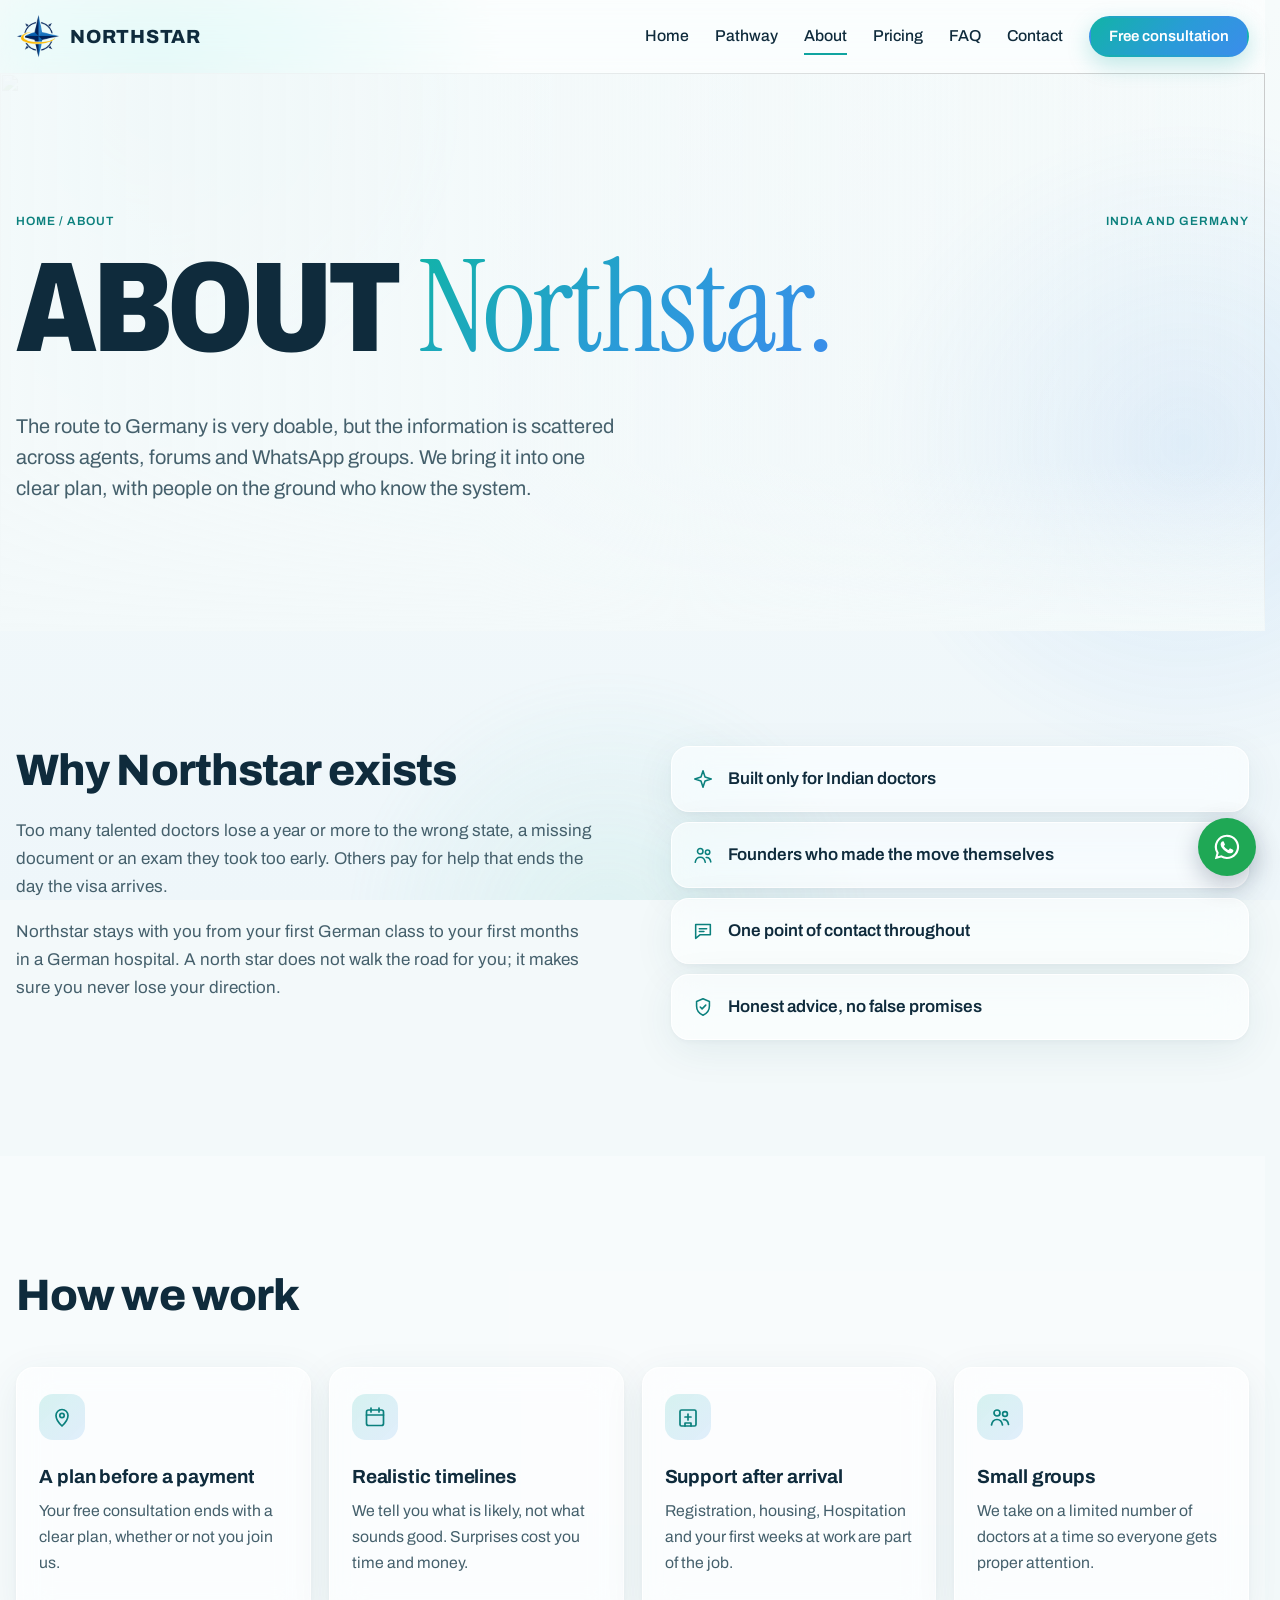
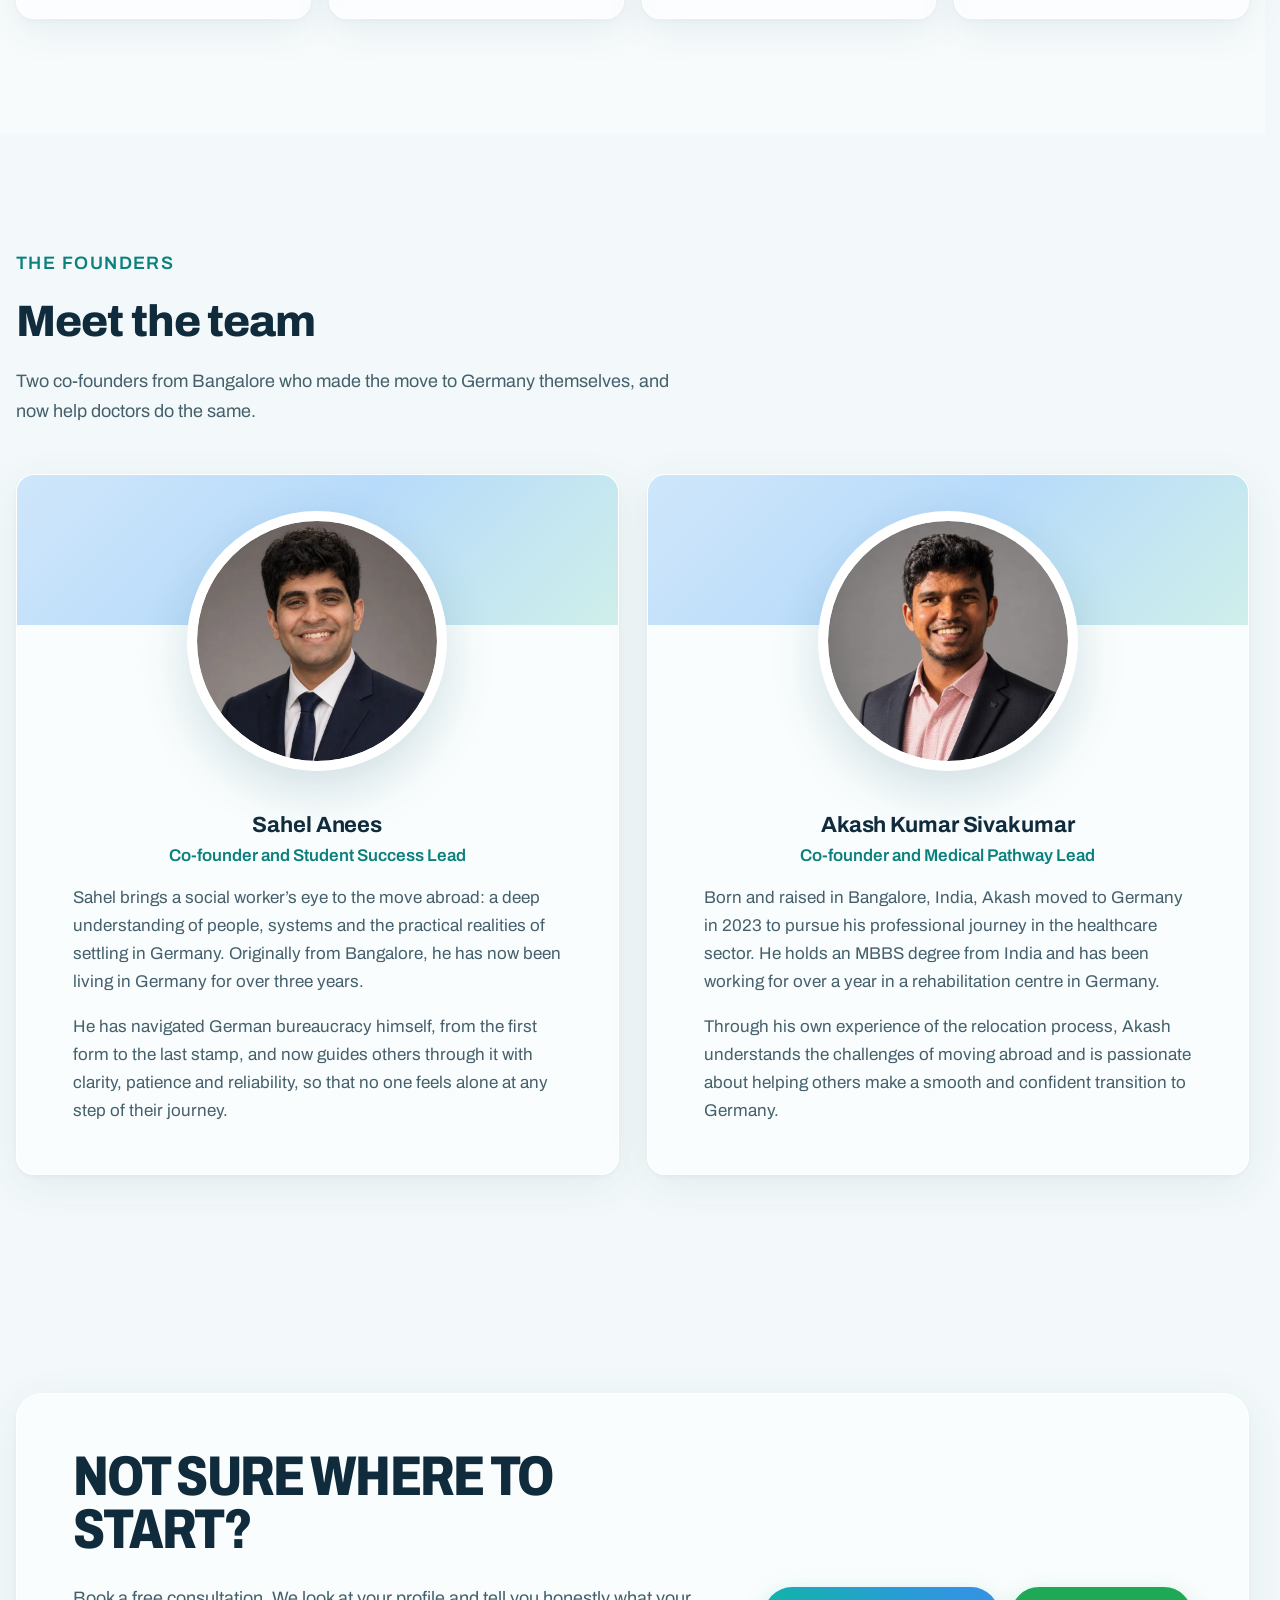
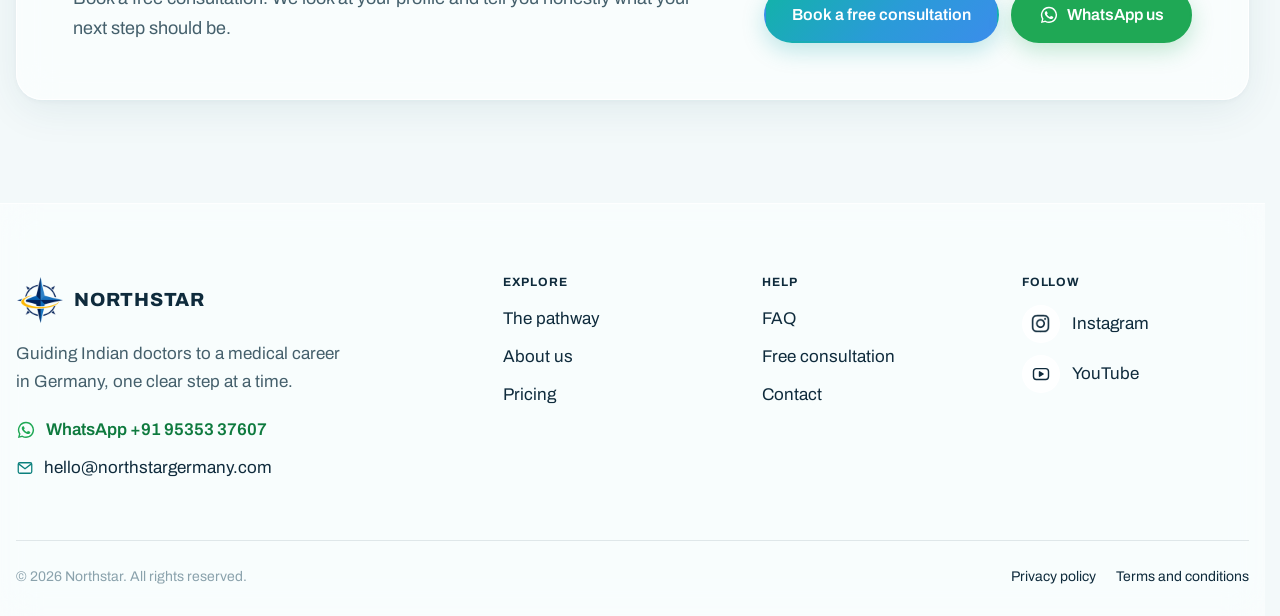
==== about.html @ 77740a79 "Rewrite Sahel's bio so it reads differently from Akash's Co-Authored-By: Claude Opus 5.5 <noreply@an" ====
<!doctype html>
<html lang="en">
<head>
  <meta charset="utf-8">
  <meta name="viewport" content="width=device-width, initial-scale=1">
  <title>About us | Northstar</title>
  <meta name="description" content="Northstar is a team in India and Germany guiding Indian doctors to medical careers in Germany.">
  <meta property="og:title" content="About us | Northstar">
  <meta property="og:description" content="Northstar is a team in India and Germany guiding Indian doctors to medical careers in Germany.">
  <meta property="og:type" content="website">
  
  <link rel="icon" href="assets/favicon.ico" sizes="any">
  <link rel="icon" href="assets/favicon-32.png" type="image/png" sizes="32x32">
  <link rel="apple-touch-icon" href="assets/apple-touch-icon.png">
  <meta name="theme-color" content="#F3F9FA">
  <link rel="preconnect" href="https://fonts.googleapis.com">
  <link rel="preconnect" href="https://fonts.gstatic.com" crossorigin>
  <link href="https://fonts.googleapis.com/css2?family=Archivo:wdth,wght@75..100,400..900&family=Instrument+Serif:ital@0;1&display=swap" rel="stylesheet">
  <link rel="stylesheet" href="css/style.css">
</head><body>
<div class="bg-aurora" aria-hidden="true"><span></span><span></span><span></span></div>
<div class="scroll-progress" aria-hidden="true"></div>
<a class="skip-link" href="#main">Skip to content</a>

<header class="site-header">
  <div class="container nav-row">
    <a href="index.html" class="logo" aria-label="Northstar home">
      <img src="assets/logo-mark-128.png" alt="" width="44" height="44">
      <span>Northstar</span>
    </a>
    <button class="nav-toggle" aria-expanded="false" aria-controls="site-nav">
      <span class="nav-toggle-text">Menu</span><span class="nav-toggle-icon" aria-hidden="true"><span></span><span></span></span>
    </button>
    <nav id="site-nav" class="site-nav" aria-label="Main">
      <a href="index.html">Home</a>
      <a href="pathway.html">Pathway</a>
      <a href="about.html" aria-current="page">About</a>
      <a href="pricing.html">Pricing</a>
      <a href="faq.html">FAQ</a>
      <a href="contact.html">Contact</a>
      <a href="contact.html" class="btn btn-small nav-cta">Free consultation</a>
    </nav>
  </div>
</header>
<main id="main">
<section class="page-hero has-bg">
  <div class="page-hero-bg" aria-hidden="true"><img class="" src="https://images.unsplash.com/photo-1516841273335-e39b37888115?auto=format&fit=crop&w=2000&q=70" srcset="https://images.unsplash.com/photo-1516841273335-e39b37888115?auto=format&fit=crop&w=640&q=70 640w, https://images.unsplash.com/photo-1516841273335-e39b37888115?auto=format&fit=crop&w=1000&q=70 1000w, https://images.unsplash.com/photo-1516841273335-e39b37888115?auto=format&fit=crop&w=1400&q=70 1400w, https://images.unsplash.com/photo-1516841273335-e39b37888115?auto=format&fit=crop&w=2000&q=70 2000w" sizes="(max-width: 760px) 100vw, 60vw" alt="" fetchpriority="high" decoding="async"></div>
  <div class="container">
    <div class="label-row"><span><a href="index.html">Home</a> / About</span><span>India and Germany</span></div>
    <h1 class="mega"><span class="mega-bold">About</span> <span class="mega-serif">Northstar.</span></h1>
    <p class="lead">The route to Germany is very doable, but the information is scattered across agents, forums and WhatsApp groups. We bring it into one clear plan, with people on the ground who know the system.</p>
  </div>
</section>
<section class="section">
  <div class="container two-col">
    <div>
      <h2>Why Northstar exists</h2>
      <p>Too many talented doctors lose a year or more to the wrong state, a missing document or an exam they took too early. Others pay for help that ends the day the visa arrives.</p>
      <p>Northstar stays with you from your first German class to your first months in a German hospital. A north star does not walk the road for you; it makes sure you never lose your direction.</p>
    </div>
    <ul class="pill-list">
      <li><svg class="icon" viewBox="0 0 24 24" fill="none" stroke="currentColor" stroke-width="1.7" stroke-linecap="round" stroke-linejoin="round" aria-hidden="true"><path d="M12 3l2.2 6.8L21 12l-6.8 2.2L12 21l-2.2-6.8L3 12l6.8-2.2z"/></svg> Built only for Indian doctors</li>
      <li><svg class="icon" viewBox="0 0 24 24" fill="none" stroke="currentColor" stroke-width="1.7" stroke-linecap="round" stroke-linejoin="round" aria-hidden="true"><circle cx="9" cy="8" r="3"/><path d="M3.5 20c.6-3.4 2.7-5.5 5.5-5.5s4.9 2.1 5.5 5.5"/><circle cx="17" cy="9" r="2.4"/><path d="M15.5 14.7c2.6-.3 4.4 1.6 5 4.8"/></svg> Founders who made the move themselves</li>
      <li><svg class="icon" viewBox="0 0 24 24" fill="none" stroke="currentColor" stroke-width="1.7" stroke-linecap="round" stroke-linejoin="round" aria-hidden="true"><path d="M4 5h16v11H9l-5 4z"/><path d="M8 9.5h8M8 12.5h5"/></svg> One point of contact throughout</li>
      <li><svg class="icon" viewBox="0 0 24 24" fill="none" stroke="currentColor" stroke-width="1.7" stroke-linecap="round" stroke-linejoin="round" aria-hidden="true"><path d="M12 3l7 3v5c0 4.5-3 8.3-7 10-4-1.7-7-5.5-7-10V6z"/><path d="M9 12l2 2 4-4"/></svg> Honest advice, no false promises</li>
    </ul>
  </div>
</section>


<section class="section section-mist">
  <div class="container">
    <div class="section-head"><h2>How we work</h2></div>
    <div class="reasons">
      <article class="reason"><svg class="icon icon-lg" viewBox="0 0 24 24" fill="none" stroke="currentColor" stroke-width="1.7" stroke-linecap="round" stroke-linejoin="round" aria-hidden="true"><path d="M12 21s-6-5.6-6-10.5a6 6 0 0 1 12 0C18 15.4 12 21 12 21z"/><circle cx="12" cy="10.5" r="2.2"/></svg><h3>A plan before a payment</h3><p>Your free consultation ends with a clear plan, whether or not you join us.</p></article>
      <article class="reason"><svg class="icon icon-lg" viewBox="0 0 24 24" fill="none" stroke="currentColor" stroke-width="1.7" stroke-linecap="round" stroke-linejoin="round" aria-hidden="true"><rect x="3.5" y="5" width="17" height="15.5" rx="2"/><path d="M3.5 10h17M8 3v4M16 3v4"/></svg><h3>Realistic timelines</h3><p>We tell you what is likely, not what sounds good. Surprises cost you time and money.</p></article>
      <article class="reason"><svg class="icon icon-lg" viewBox="0 0 24 24" fill="none" stroke="currentColor" stroke-width="1.7" stroke-linecap="round" stroke-linejoin="round" aria-hidden="true"><rect x="4" y="5" width="16" height="16" rx="1.5"/><path d="M12 9v6M9 12h6M9 21v-3h6v3"/></svg><h3>Support after arrival</h3><p>Registration, housing, Hospitation and your first weeks at work are part of the job.</p></article>
      <article class="reason"><svg class="icon icon-lg" viewBox="0 0 24 24" fill="none" stroke="currentColor" stroke-width="1.7" stroke-linecap="round" stroke-linejoin="round" aria-hidden="true"><circle cx="9" cy="8" r="3"/><path d="M3.5 20c.6-3.4 2.7-5.5 5.5-5.5s4.9 2.1 5.5 5.5"/><circle cx="17" cy="9" r="2.4"/><path d="M15.5 14.7c2.6-.3 4.4 1.6 5 4.8"/></svg><h3>Small groups</h3><p>We take on a limited number of doctors at a time so everyone gets proper attention.</p></article>
    </div>
  </div>
</section>

<section class="section">
  <div class="container">
    <div class="section-head"><p class="label">The founders</p><h2>Meet the team</h2><p>Two co-founders from Bangalore who made the move to Germany themselves, and now help doctors do the same.</p></div>
    <div class="team">
      <article class="person">
        <picture class="person-photo"><source srcset="images/sahel.webp" type="image/webp"><img src="images/sahel.jpg" alt="Portrait of Sahel Anees" width="480" height="480" loading="lazy" decoding="async"></picture>
        <div>
          <h3>Sahel Anees</h3>
          <p class="role">Co-founder and Student Success Lead</p>
          <p>Sahel brings a social worker’s eye to the move abroad: a deep understanding of people, systems and the practical realities of settling in Germany. Originally from Bangalore, he has now been living in Germany for over three years.</p>
          <p>He has navigated German bureaucracy himself, from the first form to the last stamp, and now guides others through it with clarity, patience and reliability, so that no one feels alone at any step of their journey.</p>
        </div>
      </article>
      <article class="person">
        <picture class="person-photo"><source srcset="images/akash.webp" type="image/webp"><img src="images/akash.jpg" alt="Portrait of Akash Kumar Sivakumar" width="480" height="480" loading="lazy" decoding="async"></picture>
        <div>
          <h3>Akash Kumar Sivakumar</h3>
          <p class="role">Co-founder and Medical Pathway Lead</p>
          <p>Born and raised in Bangalore, India, Akash moved to Germany in 2023 to pursue his professional journey in the healthcare sector. He holds an MBBS degree from India and has been working for over a year in a rehabilitation centre in Germany.</p>
          <p>Through his own experience of the relocation process, Akash understands the challenges of moving abroad and is passionate about helping others make a smooth and confident transition to Germany.</p>
        </div>
      </article>
    </div>
  </div>
</section>
<section class="cta-band">
  <div class="container cta-band-inner">
    <div>
      <h2>Not sure where to start?</h2>
      <p>Book a free consultation. We look at your profile and tell you honestly what your next step should be.</p>
    </div>
    <div class="cta-actions">
      <a href="contact.html" class="btn btn-signal">Book a free consultation</a>
      <a href="https://wa.me/919535337607" class="btn btn-wa"><svg viewBox="0 0 24 24" aria-hidden="true" class="wa-icon"><path fill="currentColor" d="M12 2.2a9.7 9.7 0 0 0-8.4 14.6L2.3 21.7l5-1.3A9.7 9.7 0 1 0 12 2.2zm0 17.7a8 8 0 0 1-4.1-1.1l-.3-.2-3 .8.8-2.9-.2-.3A8 8 0 1 1 12 19.9zm4.4-6c-.2-.1-1.4-.7-1.7-.8s-.4-.1-.5.1-.6.8-.8 1-.3.2-.5.1a6.6 6.6 0 0 1-3.3-2.9c-.2-.4.2-.4.7-1.3.1-.2 0-.3 0-.4l-.8-1.8c-.2-.5-.4-.4-.5-.4h-.5a.9.9 0 0 0-.7.3 2.8 2.8 0 0 0-.9 2.1 4.9 4.9 0 0 0 1 2.6 11.2 11.2 0 0 0 4.3 3.8c1.6.7 2.2.7 3 .6a2.6 2.6 0 0 0 1.7-1.2 2.1 2.1 0 0 0 .2-1.2c-.1-.1-.3-.2-.5-.3z"/></svg> WhatsApp us</a>
    </div>
  </div>
</section></main>

<footer class="site-footer">
  <div class="container footer-grid">
    <div class="footer-brand">
      <a href="index.html" class="logo"><img src="assets/logo-mark-128.png" alt="" width="48" height="48"><span>Northstar</span></a>
      <p>Guiding Indian doctors to a medical career in Germany, one clear step at a time.</p>
      <a class="footer-contact footer-wa" href="https://wa.me/919535337607"><svg viewBox="0 0 24 24" aria-hidden="true" class="wa-icon"><path fill="currentColor" d="M12 2.2a9.7 9.7 0 0 0-8.4 14.6L2.3 21.7l5-1.3A9.7 9.7 0 1 0 12 2.2zm0 17.7a8 8 0 0 1-4.1-1.1l-.3-.2-3 .8.8-2.9-.2-.3A8 8 0 1 1 12 19.9zm4.4-6c-.2-.1-1.4-.7-1.7-.8s-.4-.1-.5.1-.6.8-.8 1-.3.2-.5.1a6.6 6.6 0 0 1-3.3-2.9c-.2-.4.2-.4.7-1.3.1-.2 0-.3 0-.4l-.8-1.8c-.2-.5-.4-.4-.5-.4h-.5a.9.9 0 0 0-.7.3 2.8 2.8 0 0 0-.9 2.1 4.9 4.9 0 0 0 1 2.6 11.2 11.2 0 0 0 4.3 3.8c1.6.7 2.2.7 3 .6a2.6 2.6 0 0 0 1.7-1.2 2.1 2.1 0 0 0 .2-1.2c-.1-.1-.3-.2-.5-.3z"/></svg> WhatsApp +91 95353 37607</a>
      <a class="footer-contact" href="mailto:hello@northstargermany.com"><svg class="icon" viewBox="0 0 24 24" fill="none" stroke="currentColor" stroke-width="1.7" stroke-linecap="round" stroke-linejoin="round" aria-hidden="true"><rect x="3" y="5" width="18" height="14" rx="2"/><path d="M3.5 6.5L12 13l8.5-6.5"/></svg> hello@northstargermany.com</a>
    </div>
    <div>
      <h4>Explore</h4>
      <a href="pathway.html">The pathway</a>
      <a href="about.html">About us</a>
      <a href="pricing.html">Pricing</a>
    </div>
    <div>
      <h4>Help</h4>
      <a href="faq.html">FAQ</a>
      <a href="contact.html">Free consultation</a>
      <a href="contact.html#details">Contact</a>
    </div>
    <div>
      <h4>Follow</h4>
      <a class="social" href="https://www.instagram.com/indiandoctogermany" target="_blank" rel="noopener"><span class="social-icon"><span class="ig-glyph" aria-hidden="true"></span></span>Instagram</a>
      <a class="social" href="https://www.youtube.com/@indiandoctogermany" target="_blank" rel="noopener"><span class="social-icon"><svg class="icon" viewBox="0 0 24 24" fill="none" stroke="currentColor" stroke-width="1.7" stroke-linecap="round" stroke-linejoin="round" aria-hidden="true"><rect x="3" y="5.5" width="18" height="13" rx="3.5"/><path d="M10.2 9.4v5.2l4.4-2.6z" fill="currentColor"/></svg></span>YouTube</a>
    </div>
  </div>
  <div class="container footer-bottom">
    <p>© <span id="year">2026</span> Northstar. All rights reserved.</p>
    <p><a href="privacy.html">Privacy policy</a> <a href="terms.html">Terms and conditions</a></p>
  </div>
</footer>

<a class="wa-float" href="https://wa.me/919535337607" aria-label="Chat with Northstar on WhatsApp"><svg viewBox="0 0 24 24" aria-hidden="true" class="wa-icon"><path fill="currentColor" d="M12 2.2a9.7 9.7 0 0 0-8.4 14.6L2.3 21.7l5-1.3A9.7 9.7 0 1 0 12 2.2zm0 17.7a8 8 0 0 1-4.1-1.1l-.3-.2-3 .8.8-2.9-.2-.3A8 8 0 1 1 12 19.9zm4.4-6c-.2-.1-1.4-.7-1.7-.8s-.4-.1-.5.1-.6.8-.8 1-.3.2-.5.1a6.6 6.6 0 0 1-3.3-2.9c-.2-.4.2-.4.7-1.3.1-.2 0-.3 0-.4l-.8-1.8c-.2-.5-.4-.4-.5-.4h-.5a.9.9 0 0 0-.7.3 2.8 2.8 0 0 0-.9 2.1 4.9 4.9 0 0 0 1 2.6 11.2 11.2 0 0 0 4.3 3.8c1.6.7 2.2.7 3 .6a2.6 2.6 0 0 0 1.7-1.2 2.1 2.1 0 0 0 .2-1.2c-.1-.1-.3-.2-.5-.3z"/></svg></a>
<div class="mobile-bar">
  <a href="contact.html" class="btn btn-signal">Free consultation</a>
  <a href="https://wa.me/919535337607" class="btn btn-wa"><svg viewBox="0 0 24 24" aria-hidden="true" class="wa-icon"><path fill="currentColor" d="M12 2.2a9.7 9.7 0 0 0-8.4 14.6L2.3 21.7l5-1.3A9.7 9.7 0 1 0 12 2.2zm0 17.7a8 8 0 0 1-4.1-1.1l-.3-.2-3 .8.8-2.9-.2-.3A8 8 0 1 1 12 19.9zm4.4-6c-.2-.1-1.4-.7-1.7-.8s-.4-.1-.5.1-.6.8-.8 1-.3.2-.5.1a6.6 6.6 0 0 1-3.3-2.9c-.2-.4.2-.4.7-1.3.1-.2 0-.3 0-.4l-.8-1.8c-.2-.5-.4-.4-.5-.4h-.5a.9.9 0 0 0-.7.3 2.8 2.8 0 0 0-.9 2.1 4.9 4.9 0 0 0 1 2.6 11.2 11.2 0 0 0 4.3 3.8c1.6.7 2.2.7 3 .6a2.6 2.6 0 0 0 1.7-1.2 2.1 2.1 0 0 0 .2-1.2c-.1-.1-.3-.2-.5-.3z"/></svg> WhatsApp</a>
</div>

<script src="js/main.js"></script>
</body>
</html>
---- css/style.css ----
/* =========================================================
   NORTHSTAR, style sheet
   Editorial headlines (bold caps + serif) on a paper background,
   with clear, clinical layouts for information.
   ========================================================= */

/* ---------- 1. Design tokens: change colours and fonts here ---------- */
/* Clinical glass theme: medical teal and sky blue on a very light, airy base,
   with frosted, slightly transparent cards. */
:root {
  --paper:   #F3F9FA;   /* page base: clinical white with a hint of mint */
  --white:   #FFFFFF;
  --ink:     #0F2B3C;   /* deep clinical navy for headings */
  --text:    #45606C;   /* body text */
  --muted:   #8AA2AC;   /* faded serif words, captions */
  --line:    rgba(15, 43, 60, .10);
  --teal:    #0FA4A0;   /* medical teal: main colour */
  --teal-d:  #0B807D;   /* darker teal for text and icons */
  --sky:     #3B8DEB;   /* clinical sky blue: second colour */
  --mint:    #DDF4F0;   /* soft mint tint */
  --action:  #0FA4A0;
  --accent:  #0B807D;   /* icons and small highlights */
  --tint:    #DDF4F0;   /* selected answers */
  --star:    #0FA4A0;   /* highlight colour (underlines, focus, small badges) */
  --night:   #0B2A3A;   /* only behind the large photo */
  --sky-2:   #E7F2FB;

  /* glass */
  --glass:        rgba(255, 255, 255, .58);
  --glass-strong: rgba(255, 255, 255, .78);
  --glass-edge:   rgba(255, 255, 255, .85);
  --glass-blur:   saturate(160%) blur(18px);
  --shadow-soft:  0 10px 40px rgba(15, 75, 95, .08), 0 2px 6px rgba(15, 75, 95, .04);
  --grad:         linear-gradient(135deg, #12B3A8 0%, #2A9BD8 55%, #3B8DEB 100%);

  --sans:  "Archivo", system-ui, sans-serif;
  --serif: "Instrument Serif", Georgia, serif;

  --max: 1240px;
  --r: 18px;
}

/* ---------- 2. Base ---------- */
*, *::before, *::after { box-sizing: border-box; }
html { scroll-behavior: smooth; scroll-padding-top: 90px; -webkit-text-size-adjust: 100%; scrollbar-gutter: stable; }
body {
  margin: 0;
  background: var(--paper);
  color: var(--text);
  font: 400 1.0625rem/1.65 var(--sans);
  -webkit-font-smoothing: antialiased;
}
img { max-width: 100%; display: block; }
a { color: var(--ink); text-decoration-color: var(--star); text-decoration-thickness: 2px; text-underline-offset: 3px; }
h1, h2, h3, h4 { color: var(--ink); font-family: var(--sans); line-height: 1.1; margin: 0 0 .5em; }
h2 { font-size: clamp(1.75rem, 3.6vw, 2.75rem); font-weight: 800; letter-spacing: -.02em; }
h3 { font-size: 1.1875rem; font-weight: 700; letter-spacing: -.005em; }
p  { margin: 0 0 1em; max-width: 66ch; }

.container { width: min(var(--max), 100% - 32px); margin-inline: auto; }
.narrow { max-width: 780px; }
.section { padding: clamp(64px, 9vw, 120px) 0; }
.section-mist { background: var(--white); }
.small { font-size: .9375rem; }
.muted { color: var(--muted); }
.icon { width: 22px; height: 22px; flex: none; }
.icon-lg { width: 30px; height: 30px; }

.sr-only, .hp { position: absolute; width: 1px; height: 1px; overflow: hidden; clip: rect(0 0 0 0); white-space: nowrap; }
.hp { left: -9999px; }
.skip-link { position: absolute; left: -9999px; }
.skip-link:focus { left: 16px; top: 16px; z-index: 200; background: #fff; padding: 8px 12px; }
:focus-visible { outline: 3px solid var(--star); outline-offset: 3px; }

/* small context labels, as in a magazine */
.label, .label-row { font-size: .75rem; font-weight: 600; letter-spacing: .08em; text-transform: uppercase; color: var(--muted); }
.label-row { display: flex; flex-wrap: wrap; gap: 8px 32px; justify-content: space-between; margin-bottom: 18px; }
.label-row a { color: inherit; text-decoration: none; }
.label-row a:hover { color: var(--ink); }

/* ---------- 3. Editorial headline: bold caps + faded serif ---------- */
.mega { margin: 0 0 .35em; line-height: .9; letter-spacing: -.035em; color: var(--ink); }
.mega-bold { font-family: var(--sans); font-weight: 850; font-stretch: 80%; text-transform: uppercase; }
.mega-serif { font-family: var(--serif); font-weight: 400; color: var(--muted); letter-spacing: -.02em; }
.page-hero { padding: clamp(40px, 7vw, 88px) 0 clamp(32px, 5vw, 56px); }
.page-hero .mega { font-size: clamp(2.5rem, min(10vw, 17vh), 8.5rem); }
.page-hero .lead { font-size: clamp(1.0625rem, 1.6vw, 1.25rem); max-width: 56ch; }

/* ---------- 4. Buttons ---------- */
.btn {
  display: inline-flex; align-items: center; justify-content: center; gap: 8px;
  background: var(--action); color: #fff;
  font: 600 1rem/1 var(--sans);
  padding: 16px 26px; border: 2px solid var(--action); border-radius: 999px;
  text-decoration: none; cursor: pointer;
  transition: background .15s, border-color .15s, color .15s;
}
.btn:hover { background: var(--star); border-color: var(--star); color: var(--ink); }
.btn-ghost { background: transparent; color: var(--ink); border-color: var(--ink); }
.btn-ghost:hover { background: var(--ink); color: #fff; border-color: var(--ink); }
.btn-signal:hover, .btn-on-dark:hover { color: var(--ink); }
.btn-small { padding: 11px 18px; font-size: .9375rem; }
.btn-block { width: 100%; }
.btn-signal { background: var(--star); border-color: var(--star); color: var(--ink); }
.btn-signal:hover { background: #ffc94d; border-color: #ffc94d; }
.btn-on-dark { background: transparent; color: #fff; border-color: rgba(255,255,255,.5); }
.btn-on-dark:hover { background: #fff; color: var(--ink); border-color: #fff; }
.btn-wa { background: #1FA855; border-color: #1FA855; color: #fff; }
.btn-wa:hover { background: #178a45; border-color: #178a45; color: #fff; }
.btn:disabled { opacity: .6; cursor: wait; }
.wa-icon { width: 20px; height: 20px; flex: none; }
.text-link { font-weight: 600; color: var(--ink); text-underline-offset: 4px; }
.center-link { text-align: center; margin: 40px auto 0; max-width: none; }

/* ---------- 5. Header and navigation ---------- */
.site-header {
  position: sticky; top: 0; z-index: 60;
  background: rgba(252, 251, 248, .92);
  backdrop-filter: blur(10px); -webkit-backdrop-filter: blur(10px);
  border-bottom: 1px solid transparent;
  transition: border-color .2s;
}
.site-header.scrolled { border-bottom-color: var(--line); }
.nav-row { display: flex; align-items: center; justify-content: space-between; height: 72px; }
.logo { display: flex; align-items: center; gap: 10px; text-decoration: none; font: 800 1.1875rem var(--sans); color: var(--ink); letter-spacing: .04em; text-transform: uppercase; }
.logo img { width: 44px; height: 44px; }
.site-footer .logo img { width: 48px; height: 48px; }
.logo-light { color: #fff; }
.site-nav { display: flex; align-items: center; gap: 26px; }
.site-nav a:not(.btn) { position: relative; color: var(--ink); text-decoration: none; font-weight: 500; font-size: .9875rem; padding: 6px 0; }
.site-nav a:not(.btn)::after {
  content: ""; position: absolute; left: 0; right: 0; bottom: 0; height: 2px; background: var(--ink);
  transform: scaleX(0); transform-origin: right; transition: transform .35s cubic-bezier(.2, .7, .2, 1);
}
.site-nav a:not(.btn):hover::after { transform: scaleX(1); transform-origin: left; }
.site-nav a[aria-current="page"]::after { transform: scaleX(1); background: var(--star); }
.nav-toggle {
  display: none; align-items: center; gap: 10px;
  background: var(--white); border: 1px solid var(--line); border-radius: 999px;
  padding: 9px 14px; font: 600 .875rem var(--sans); color: var(--ink); cursor: pointer;
}
.nav-toggle-icon { display: grid; gap: 5px; width: 18px; }
.nav-toggle-icon span { display: block; height: 2px; background: var(--ink); transition: transform .2s; }
.nav-toggle[aria-expanded="true"] .nav-toggle-icon span:first-child { transform: translateY(3.5px) rotate(45deg); }
.nav-toggle[aria-expanded="true"] .nav-toggle-icon span:last-child { transform: translateY(-3.5px) rotate(-45deg); }

/* ---------- 6. Home hero ---------- */
.hero { padding: clamp(28px, 5vw, 64px) 0 clamp(48px, 7vw, 96px); }
.hero-title { font-size: clamp(2.75rem, min(11.5vw, 19vh), 10.5rem); }
.hero-title .mega-serif { display: inline-block; }
.hero-grid { display: grid; grid-template-columns: 1fr 1.25fr; gap: clamp(28px, 5vw, 72px); align-items: start; margin-top: clamp(16px, 3vw, 40px); }
.hero-copy { padding-top: 8px; }
.lead { font-size: clamp(1.125rem, 1.7vw, 1.3125rem); line-height: 1.55; color: var(--text); }
.hero-actions { display: flex; flex-wrap: wrap; gap: 12px; margin: 28px 0 18px; }
.hero-note { display: flex; flex-wrap: wrap; align-items: center; gap: 6px 20px; color: var(--muted); font-size: .9375rem; margin: 0; }
.hero-note span { display: inline-flex; align-items: center; gap: 6px; white-space: nowrap; }
.hero-note .icon { width: 18px; height: 18px; color: var(--accent); }
.hero-photo { margin: 0; position: relative; }
.hero-photo img { width: 100%; aspect-ratio: 3 / 2; object-fit: cover; border-radius: var(--r); filter: saturate(.85); }
figcaption, .hero-photo figcaption { font-size: .75rem; font-weight: 600; letter-spacing: .08em; text-transform: uppercase; color: var(--muted); margin-top: 10px; }

/* ---------- 7. Facts strip ---------- */
.facts { border-top: 1px solid var(--line); border-bottom: 1px solid var(--line); }
.facts-grid { display: grid; grid-template-columns: repeat(3, 1fr); }
.fact { padding: 32px 28px 28px 0; }
.fact + .fact { padding-left: 28px; border-left: 1px solid var(--line); }
.fact-num { font: 850 clamp(2.25rem, 4.5vw, 3.5rem)/1 var(--sans); font-stretch: 80%; color: var(--ink); margin: 0 0 10px; letter-spacing: -.03em; }
.fact p:last-child { margin: 0; color: var(--text); font-size: .9875rem; }

/* ---------- 8. Big statement ---------- */
.statement { padding: clamp(72px, 11vw, 160px) 0; text-align: center; }
.statement .label { margin-bottom: 24px; max-width: none; }
.statement-text { font-size: clamp(2rem, 5.6vw, 4.75rem); line-height: 1.02; letter-spacing: -.03em; color: var(--ink); max-width: 18ch; margin: 0 auto; }
.statement-text .b { font-family: var(--sans); font-weight: 850; font-stretch: 80%; text-transform: uppercase; }
.statement-text .s { font-family: var(--serif); color: var(--muted); }

/* ---------- 9. Section heads, reasons, services ---------- */
.section-head { max-width: 760px; margin-bottom: 48px; }
.section-head p { font-size: 1.125rem; }
.placeholder-note { color: #9a6b00; background: #fff4d6; display: inline-block; padding: 6px 12px; border-radius: 8px; font-size: .875rem !important; }
.reasons { display: grid; grid-template-columns: repeat(4, 1fr); gap: 0; border-top: 1px solid var(--ink); }
.reason { padding: 28px 24px 8px 0; }
.reason + .reason { padding-left: 24px; border-left: 1px solid var(--line); }
.reason .icon { color: var(--accent); margin-bottom: 18px; }
.reason p { font-size: .9875rem; }
.services { display: grid; grid-template-columns: repeat(2, 1fr); gap: 0 56px; }
.service { display: flex; gap: 18px; padding: 22px 0; border-bottom: 1px solid var(--line); }
.service .icon { color: var(--accent); margin-top: 2px; }
.service h3 { margin-bottom: 4px; font-size: 1.0625rem; }
.service p { margin: 0; font-size: .9375rem; }

/* ---------- 10. Salary table ---------- */
.salary-wrap { display: grid; grid-template-columns: 1fr 1.15fr; gap: clamp(32px, 6vw, 88px); align-items: start; }
.salary-photo { margin: 28px 0 0; }
.salary-photo img { border-radius: var(--r); aspect-ratio: 16 / 10; object-fit: cover; width: 100%; }
.table-card { background: var(--paper); border-radius: var(--r); padding: 8px 28px; }
.salary { width: 100%; border-collapse: collapse; font-variant-numeric: tabular-nums; }
.salary th, .salary td { text-align: left; padding: 20px 8px 20px 0; border-bottom: 1px solid var(--line); vertical-align: top; }
.salary tbody tr:last-child th, .salary tbody tr:last-child td { border-bottom: 0; }
.salary thead th { font-size: .75rem; letter-spacing: .08em; text-transform: uppercase; color: var(--muted); font-weight: 600; padding-top: 18px; }
.salary tbody th { color: var(--ink); font-weight: 700; }
.salary tbody th span { display: block; font-weight: 400; color: var(--muted); font-size: .875rem; margin-top: 2px; }
.salary td { font: 700 1.25rem var(--sans); color: var(--ink); white-space: nowrap; }
.salary td:last-child { padding-right: 0; }

/* ---------- 11. Six step line (home) ---------- */
.line { list-style: none; margin: 0; padding: 0; counter-reset: stop; position: relative; }
.line::before { content: ""; position: absolute; left: 21px; top: 22px; bottom: 22px; width: 2px; background: var(--ink); }
.stop { position: relative; padding: 0 0 36px 72px; counter-increment: stop; }
.stop:last-child { padding-bottom: 0; }
.stop::before {
  content: counter(stop, decimal-leading-zero);
  position: absolute; left: 0; top: 0; width: 44px; height: 44px; border-radius: 50%;
  background: var(--paper); border: 2px solid var(--ink);
  display: grid; place-items: center; font: 700 .875rem var(--sans); color: var(--ink);
}
.stop:last-child::before { background: var(--star); border-color: var(--star); }
.stop h3 { padding-top: 10px; margin-bottom: 4px; }
.stop p { margin: 0; font-size: .9875rem; }
@media (min-width: 980px) {
  .line { display: grid; grid-template-columns: repeat(6, 1fr); gap: 24px; }
  .line::before { left: 22px; right: 22px; top: 21px; bottom: auto; width: auto; height: 2px; }
  .stop { padding: 72px 0 0; }
  .stop h3 { padding-top: 0; }
}

/* ---------- 12. Photo band ---------- */
.photo-band { position: relative; min-height: clamp(380px, 60vw, 640px); display: flex; align-items: flex-end; overflow: hidden; background: var(--night); }
.photo-band > img { position: absolute; inset: 0; width: 100%; height: 100%; object-fit: cover; opacity: .82; }
.photo-band::after { content: ""; position: absolute; inset: 0; background: linear-gradient(180deg, rgba(7,21,51,0) 40%, rgba(7,21,51,.78)); }
.photo-band-text { position: relative; z-index: 1; width: min(var(--max), 100% - 32px); margin: 0 auto; padding-bottom: clamp(32px, 6vw, 72px); }
.photo-band .label { color: rgba(255,255,255,.75); }
.photo-band-quote { font: 850 clamp(2.25rem, 6vw, 5.25rem)/.95 var(--sans); font-stretch: 80%; text-transform: uppercase; color: #fff; letter-spacing: -.03em; max-width: 16ch; margin: 0; }
.photo-band-quote em { font: italic 400 1em var(--serif); text-transform: none; color: rgba(255,255,255,.75); letter-spacing: -.02em; }

.wide-photo { margin: 0 auto; }
.wide-photo img { width: 100%; aspect-ratio: 21 / 9; object-fit: cover; border-radius: var(--r); }

/* ---------- 13. Testimonials ---------- */
.quotes { display: grid; grid-template-columns: repeat(3, 1fr); gap: 32px; }
.quote { margin: 0; padding-top: 24px; border-top: 2px solid var(--ink); display: flex; flex-direction: column; justify-content: space-between; gap: 24px; }
.quote blockquote { margin: 0; font: 400 1.5rem/1.25 var(--serif); color: var(--ink); }
.quote figcaption { display: flex; align-items: center; gap: 12px; margin: 0; text-transform: none; letter-spacing: 0; font-size: .9375rem; color: var(--text); }
.avatar-sm { width: 40px; height: 40px; border-radius: 50%; background: var(--ink); color: #fff; display: grid; place-items: center; font: 700 .8125rem var(--sans); }

/* ---------- 14. CTA band ---------- */
.cta-band { background: var(--night); color: #C9CDD6; padding: clamp(56px, 8vw, 104px) 0; }
.cta-band-inner { display: grid; grid-template-columns: 1.4fr 1fr; gap: 32px; align-items: end; }
.cta-band h2 { color: #fff; font-size: clamp(2rem, 4.5vw, 3.5rem); font-stretch: 80%; text-transform: uppercase; letter-spacing: -.03em; line-height: .95; }
.cta-band p { font-size: 1.125rem; margin: 0; }
.cta-actions { display: flex; flex-wrap: wrap; gap: 12px; justify-content: flex-end; }

/* ---------- 15. Pathway page ---------- */
.stages { list-style: none; margin: 0; padding: 0; }
.stage { display: grid; grid-template-columns: 160px 1fr; gap: 32px; padding: 40px 0; border-top: 1px solid var(--line); }
.stage:last-child { border-bottom: 1px solid var(--line); }
.stage-num span { font: 850 clamp(3.5rem, 7vw, 5.5rem)/.85 var(--sans); font-stretch: 80%; color: var(--ink); letter-spacing: -.04em; }
.stage-num span::before { content: "0"; }
.stage-body h2 { display: flex; align-items: center; gap: 12px; font-size: clamp(1.5rem, 2.6vw, 2rem); }
.stage-body h2 .icon { color: var(--accent); width: 28px; height: 28px; }
.stage-body p { font-size: 1.0625rem; }
.ticks { list-style: none; padding: 0; margin: 0; display: flex; flex-wrap: wrap; gap: 8px; }
.ticks li { background: var(--white); border: 1px solid var(--line); border-radius: 999px; padding: 7px 14px; font-size: .9375rem; color: var(--ink); }

.two-col { display: grid; grid-template-columns: 1fr 1fr; gap: clamp(32px, 6vw, 88px); align-items: start; }
.selfcheck { background: var(--paper); border-radius: var(--r); padding: 28px; }
.selfcheck fieldset { border: 0; padding: 0; margin: 0 0 20px; display: grid; gap: 10px; }
.check-row { display: flex; gap: 12px; align-items: flex-start; background: var(--white); border: 1px solid var(--line); border-radius: 10px; padding: 14px 16px; cursor: pointer; transition: border-color .15s; }
.check-row:hover { border-color: var(--ink); }
.check-row input { width: 20px; height: 20px; margin: 2px 0 0; accent-color: var(--ink); flex: none; }
.check-row:has(input:checked) { border-color: var(--ink); background: var(--tint); }
.meter { height: 8px; background: var(--line); border-radius: 999px; overflow: hidden; margin-bottom: 12px; }
.meter span { display: block; height: 100%; background: var(--star); border-radius: 999px; transition: width .3s; }
.selfcheck-text { margin: 0; font-weight: 600; color: var(--ink); }
.selfcheck-text a { margin-left: 4px; }

.glossary { border-top: 2px solid var(--ink); }
.gl-item { display: grid; grid-template-columns: minmax(200px, 1fr) 2.2fr; gap: 12px 48px; padding: 32px 0; border-bottom: 1px solid var(--line); scroll-margin-top: 100px; }
.gl-term { font: 400 clamp(1.75rem, 3vw, 2.5rem)/1.05 var(--serif); color: var(--ink); letter-spacing: -.01em; margin: 0; }
.gl-abbr { display: inline-block; vertical-align: middle; margin-left: 6px; font: 700 .75rem var(--sans); letter-spacing: .08em; color: var(--ink); background: var(--tint); border-radius: 999px; padding: 4px 10px; }
.gl-short { font-size: 1.0625rem; color: var(--ink); margin-bottom: 12px; }
.gl-more summary {
  list-style: none; cursor: pointer; display: inline-flex; align-items: center; gap: 8px;
  font-weight: 700; font-size: .9375rem; color: var(--ink); padding: 6px 0;
  border-bottom: 2px solid var(--star);
}
.gl-more summary::-webkit-details-marker { display: none; }
.gl-more summary::after { content: "+"; font: 400 1.25rem/1 var(--sans); transition: transform .25s var(--ease, ease); }
.gl-more[open] summary::after { transform: rotate(45deg); }
.gl-close, .gl-more[open] .gl-open { display: none; }
.gl-more[open] .gl-close { display: inline; }
.gl-detail { padding-top: 16px; animation: fade-up .45s var(--ease, ease); }
.gl-detail p { font-size: 1rem; }
.gl-parts { list-style: none; padding: 0; margin: 0 0 1em; display: grid; gap: 8px; }
.gl-parts li { background: var(--white); border: 1px solid var(--line); border-radius: 10px; padding: 12px 16px; }
.gl-note { background: var(--tint); border-left: 4px solid var(--star); border-radius: 8px; padding: 12px 16px; color: var(--ink); }

/* ---------- 16. About page ---------- */
.pill-list { list-style: none; padding: 0; margin: 0; display: grid; gap: 10px; }
.pill-list li { display: flex; align-items: center; gap: 14px; background: var(--white); border: 1px solid var(--line); border-radius: var(--r); padding: 18px 20px; font-weight: 600; color: var(--ink); }
.pill-list .icon { color: var(--accent); }
.team { display: grid; grid-template-columns: repeat(2, 1fr); gap: 32px; }
.person { display: grid; grid-template-columns: 96px 1fr; gap: 20px; background: var(--white); border-radius: var(--r); padding: 24px; }
.avatar { width: 96px; height: 96px; border-radius: 50%; background: var(--paper); display: grid; place-items: center; font: 800 1.5rem var(--sans); color: var(--ink); }
.person img { width: 96px; height: 96px; border-radius: 50%; object-fit: cover; }
.role { color: var(--accent); font-weight: 600; margin-bottom: .5em; }

/* ---------- 17. Pricing page ---------- */
.price-layout { display: grid; grid-template-columns: 380px 1fr; gap: clamp(32px, 6vw, 80px); align-items: start; }
.price-card { position: sticky; top: 100px; background: var(--night); color: #C9CDD6; border-radius: var(--r); padding: 32px; }
.price-label { font-size: .75rem; font-weight: 600; letter-spacing: .08em; text-transform: uppercase; color: var(--star); margin-bottom: 8px; }
.price-big { font: 850 clamp(3rem, 5vw, 4rem)/1 var(--sans); font-stretch: 80%; color: #fff; letter-spacing: -.03em; margin: 0 0 8px; }
.price-card .muted { color: #8E95A3; margin-bottom: 24px; }
.price-points { list-style: none; padding: 0; margin: 24px 0 0; display: grid; gap: 12px; }
.price-points li { display: flex; gap: 10px; align-items: flex-start; font-size: .9375rem; }
.price-points .icon { color: var(--star); width: 20px; height: 20px; }
.inc-list { list-style: none; padding: 0; margin: 0 0 32px; display: grid; grid-template-columns: 1fr 1fr; gap: 0 40px; }
.inc-list li { display: flex; gap: 16px; padding: 20px 0; border-bottom: 1px solid var(--line); }
.inc-list .icon { color: var(--accent); margin-top: 2px; }
.inc-list h3 { font-size: 1.0625rem; margin-bottom: 4px; }
.inc-list p { margin: 0; font-size: .9375rem; }
.extra-box { display: flex; gap: 20px; background: var(--white); border: 1px solid var(--line); border-left: 4px solid var(--star); border-radius: var(--r); padding: 24px; margin-bottom: 20px; }
.extra-box .icon { color: var(--ink); }
.extra-box p { margin: 0; }
.extra-note { display: inline-block; vertical-align: middle; margin-left: 8px; background: var(--star); color: var(--ink); font-size: .75rem; font-weight: 700; padding: 3px 10px; border-radius: 999px; }

/* ---------- 18. FAQ page ---------- */
.faq-layout { display: grid; grid-template-columns: 240px 1fr; gap: clamp(32px, 6vw, 80px); align-items: start; }
.faq-nav { position: sticky; top: 100px; display: grid; gap: 4px; }
.faq-nav a { color: var(--ink); text-decoration: none; padding: 10px 14px; border-radius: 8px; font-weight: 500; }
.faq-nav a:hover { background: var(--white); }
.faq-group { margin-bottom: 56px; }
.faq-group h2 { font-size: clamp(1.5rem, 2.5vw, 2rem); }
.faq details { border-bottom: 1px solid var(--line); }
.faq details:first-child { border-top: 1px solid var(--ink); }
.faq summary { list-style: none; cursor: pointer; padding: 22px 48px 22px 0; position: relative; font-weight: 600; font-size: 1.125rem; color: var(--ink); }
.faq summary::-webkit-details-marker { display: none; }
.faq summary::after { content: "+"; position: absolute; right: 4px; top: 50%; transform: translateY(-50%); font: 300 1.75rem/1 var(--sans); color: var(--ink); transition: transform .2s; }
.faq details[open] summary::after { transform: translateY(-50%) rotate(45deg); }
.faq details p { padding-bottom: 22px; margin: 0; }

/* ---------- 19. Contact page and form ---------- */
.contact-section { padding-top: 0; }
.contact-grid { display: grid; grid-template-columns: 1.35fr 1fr; gap: clamp(28px, 5vw, 64px); align-items: start; }
.form { background: var(--white); color: var(--text); border-radius: var(--r); padding: clamp(24px, 4vw, 40px); display: grid; gap: 18px; }
.field { display: grid; gap: 6px; }
.field-row { display: grid; grid-template-columns: 1fr 1fr; gap: 16px; }
.form label, .form legend { font-weight: 600; color: var(--ink); font-size: .9375rem; }
.form input, .form select, .form textarea {
  font: inherit; font-size: 1rem; color: var(--ink);
  border: 1.5px solid var(--line); border-radius: 10px; padding: 13px 14px; background: var(--paper); width: 100%;
  transition: border-color .15s, background .15s;
}
.form input:focus, .form select:focus, .form textarea:focus { border-color: var(--ink); background: #fff; outline: none; }
.form [aria-invalid="true"] { border-color: #C0392B; background: #fff6f5; }
.radio-group { border: 0; padding: 0; margin: 0; }
.radio-group legend { margin-bottom: 8px; }
.radio-group label { display: inline-flex; align-items: center; gap: 8px; margin-right: 24px; font-weight: 400; }
.radio-group input, .consent input { width: 20px; height: 20px; accent-color: var(--ink); }
.consent { display: flex; gap: 12px; align-items: flex-start; font-weight: 400 !important; font-size: .9375rem !important; }
.consent input { flex: none; margin-top: 2px; }
.form .btn { width: 100%; padding: 18px; font-size: 1.0625rem; }
.form-status { margin: 0; font-weight: 600; min-height: 1.5em; }
.form-status.ok { color: #15803D; }
.form-status.error { color: #C0392B; }

.contact-side { display: grid; gap: 20px; position: sticky; top: 100px; }
.side-card { background: var(--white); border-radius: var(--r); padding: 28px; }
.side-card h2 { font-size: 1.375rem; }
.next-steps { list-style: none; padding: 0; margin: 0; display: grid; gap: 18px; }
.next-steps li { display: flex; gap: 14px; }
.next-steps li > span { width: 32px; height: 32px; border-radius: 50%; background: var(--ink); color: #fff; display: grid; place-items: center; font-weight: 700; font-size: .875rem; flex: none; }
.next-steps h3 { font-size: 1rem; margin-bottom: 2px; }
.next-steps p { margin: 0; font-size: .9375rem; }
.contact-line { display: flex; align-items: center; gap: 14px; padding: 14px 0; border-top: 1px solid var(--line); color: var(--ink); text-decoration: none; }
.contact-line .wa-icon { color: #1FA855; width: 26px; height: 26px; }
.contact-line .icon { color: var(--accent); width: 26px; height: 26px; }
.contact-line strong { display: block; font-size: .8125rem; color: var(--muted); font-weight: 600; letter-spacing: .04em; text-transform: uppercase; }
.contact-line:hover span { text-decoration: underline; }

/* ---------- 20. Footer ---------- */
.site-footer { background: var(--night); color: #8E95A3; padding: 72px 0 28px; }
.footer-grid { display: grid; grid-template-columns: 2fr 1fr 1fr 1fr; gap: 32px; }
.site-footer h4 { color: #fff; font-size: .75rem; letter-spacing: .08em; text-transform: uppercase; margin-bottom: 16px; }
.site-footer a { display: block; color: #D4D8E0; text-decoration: none; margin-bottom: 10px; }
.site-footer a:hover { color: var(--star); }
.site-footer .logo { display: flex; margin: 0; }
.footer-brand p { margin: 16px 0 20px; max-width: 34ch; }
.footer-contact { display: flex !important; align-items: center; gap: 10px; }
.footer-contact .icon { width: 18px; height: 18px; color: var(--star); }
/* Social links in the footer */
.site-footer a.social { display: flex; align-items: center; gap: 12px; margin-bottom: 12px; }
.social-icon {
  width: 38px; height: 38px; flex: none; border-radius: 50%;
  border: 1px solid rgba(255,255,255,.22); display: grid; place-items: center;
  color: #fff; transition: background .2s, border-color .2s, color .2s;
}
.social-icon .icon { width: 20px; height: 20px; }
/* Instagram glyph (file supplied by Northstar), coloured with CSS so it follows hover */
.ig-glyph {
  width: 19px; height: 19px; background: currentColor;
  -webkit-mask: url("../assets/instagram.png") center / contain no-repeat;
          mask: url("../assets/instagram.png") center / contain no-repeat;
}
.site-footer a.social:hover .social-icon { background: var(--star); border-color: var(--star); color: var(--ink); }
/* Everything WhatsApp is WhatsApp green */
:root { --wa: #25D366; --wa-d: #1FA855; }
.footer-wa, .site-footer a.footer-wa { color: var(--wa); font-weight: 600; }
.footer-wa .wa-icon { width: 20px; height: 20px; color: var(--wa); }
.site-footer a.footer-wa:hover { color: #5BE38C; }
.contact-wa strong, .contact-wa span { color: #0E7A3E; }  /* darker green so the text stays readable on white */
.footer-bottom { display: flex; justify-content: space-between; flex-wrap: wrap; gap: 12px; border-top: 1px solid #262B36; margin-top: 48px; padding-top: 24px; font-size: .875rem; }
.footer-bottom p { margin: 0; }
.footer-bottom p:last-child { display: flex; gap: 20px; }
.footer-bottom a { display: inline; margin: 0; }

/* ---------- 21. WhatsApp float and mobile bar ---------- */
.wa-float {
  position: fixed; right: 24px; bottom: 24px; z-index: 50;
  width: 58px; height: 58px; border-radius: 50%;
  background: #1FA855; color: #fff; display: grid; place-items: center;
  box-shadow: 0 8px 24px rgba(7, 21, 51, .25);
  transition: transform .15s;
}
.wa-float:hover { transform: scale(1.06); }
.wa-float .wa-icon { width: 30px; height: 30px; }
.mobile-bar { display: none; }

/* ---------- 22. Legal pages ---------- */
.legal { padding: 48px 0 80px; }
.legal h1 { font-size: clamp(2.25rem, 5vw, 3.5rem); font-weight: 850; font-stretch: 80%; text-transform: uppercase; letter-spacing: -.03em; }
.legal h2 { font-size: 1.375rem; margin-top: 2em; }


/* ---------- 24. Responsive ---------- */
@media (max-width: 1080px) {
  .site-nav a:not(.btn) { font-size: .9375rem; }
  .site-nav { gap: 18px; }
  .reasons { grid-template-columns: 1fr 1fr; }
  .reason:nth-child(3) { padding-left: 0; border-left: 0; }
  .reason:nth-child(n+3) { border-top: 1px solid var(--line); }
}

@media (max-width: 900px) {
  .nav-toggle { display: inline-flex; }
  /* Full screen menu: every link and the button fit on one screen, no scrolling.
     Sizes follow the screen height (dvh = visible height on phones). */
  .site-nav {
    position: fixed; top: 72px; left: 0; right: 0; z-index: 70;
    height: calc(100vh - 72px); height: calc(100dvh - 72px);
    flex-direction: column; align-items: stretch; justify-content: flex-start; gap: 0;
    background: var(--paper);
    padding: clamp(4px, 2vh, 16px) 16px calc(clamp(12px, 3vh, 28px) + env(safe-area-inset-bottom));
    transform: translateY(-8px); opacity: 0; visibility: hidden;
    transition: opacity .2s, transform .2s, visibility .2s;
    overflow-y: auto; overscroll-behavior: contain;
  }
  .site-nav.open { opacity: 1; transform: none; visibility: visible; }
  .site-nav a:not(.btn) {
    font: 850 clamp(1.25rem, min(9vw, 5vh), 2.25rem)/1 var(--sans); font-stretch: 80%; text-transform: uppercase; letter-spacing: -.02em;
    padding: clamp(8px, 1.9vh, 18px) 0; border-bottom: 1px solid var(--line);
  }
  .site-nav a:not(.btn)::after { display: none; }
  .site-nav a[aria-current="page"] { color: var(--accent); }
  .site-nav > * { opacity: 0; transform: translateY(18px); transition: opacity .4s ease, transform .5s cubic-bezier(.2, .7, .2, 1); }
  .site-nav.open > * { opacity: 1; transform: none; }
  .site-nav.open > *:nth-child(2) { transition-delay: .04s; }
  .site-nav.open > *:nth-child(3) { transition-delay: .08s; }
  .site-nav.open > *:nth-child(4) { transition-delay: .12s; }
  .site-nav.open > *:nth-child(5) { transition-delay: .16s; }
  .site-nav.open > *:nth-child(6) { transition-delay: .20s; }
  .site-nav.open > *:nth-child(7) { transition-delay: .24s; }
  .site-nav .nav-cta { margin-top: auto; padding: clamp(12px, 2.2vh, 18px); font-size: 1.0625rem; flex: none; }
  .site-nav a:not(.btn):nth-last-child(2) { margin-bottom: clamp(14px, 3vh, 28px); }
  body.menu-open { overflow: hidden; }

  .hero-grid, .salary-wrap, .two-col, .cta-band-inner, .contact-grid, .price-layout, .faq-layout { grid-template-columns: 1fr; }
  .hero-photo { order: -1; }
  .hero-photo img { aspect-ratio: 16 / 9; }
  .cta-actions { justify-content: flex-start; }
  .quotes { grid-template-columns: 1fr; }
  .team { grid-template-columns: 1fr; }
  .stage { grid-template-columns: 1fr; gap: 8px; }
  .price-card, .contact-side, .faq-nav { position: static; }
  .faq-nav { display: flex; gap: 8px; overflow-x: auto; padding-bottom: 4px; }
  .faq-nav a { white-space: nowrap; background: var(--white); border: 1px solid var(--line); border-radius: 999px; padding: 8px 14px; }
  .footer-grid { grid-template-columns: 1fr 1fr; }
  .footer-brand { grid-column: 1 / -1; }
}

@media (max-width: 760px) {
  body { padding-bottom: 76px; }  /* room for the mobile bar */
  .wa-float { display: none; }
  .mobile-bar {
    display: flex; gap: 10px;
    position: fixed; left: 0; right: 0; bottom: 0; z-index: 55;
    padding: 10px 16px calc(10px + env(safe-area-inset-bottom));
    background: rgba(252, 251, 248, .96); backdrop-filter: blur(10px); -webkit-backdrop-filter: blur(10px);
    border-top: 1px solid var(--line);
  }
  .mobile-bar .btn { flex: 1; padding: 14px 12px; font-size: .9375rem; }
  .facts-grid { grid-template-columns: 1fr; }
  .fact, .fact + .fact { padding: 24px 0; border-left: 0; }
  .fact + .fact { border-top: 1px solid var(--line); }
  .reasons, .services, .inc-list { grid-template-columns: 1fr; }
  .gl-item { grid-template-columns: 1fr; padding: 24px 0; }
  .reason, .reason + .reason { padding: 24px 0 8px; border-left: 0; }
  .reason + .reason { border-top: 1px solid var(--line); }
  .field-row { grid-template-columns: 1fr; }
  .person { grid-template-columns: 1fr; }
  .table-card { padding: 4px 16px; }
  .salary th, .salary td { padding: 16px 6px 16px 0; }
  .salary td { font-size: 1.0625rem; }
  .wide-photo img { aspect-ratio: 4 / 3; }
  .hero-actions .btn { flex: 1 1 100%; }
  .footer-grid { grid-template-columns: 1fr 1fr; }
  .label-row { justify-content: flex-start; gap: 6px 20px; }
}

/* Phones held sideways: short screens need smaller headlines and less padding */
@media (max-height: 520px) and (orientation: landscape) {
  .hero, .page-hero { padding-top: 20px; }
  .statement-text { font-size: clamp(1.75rem, 7vh, 3rem); }
  .photo-band { min-height: 320px; }
}

@media (prefers-reduced-motion: reduce) {
  html { scroll-behavior: auto; }
  *, *::before, *::after { transition: none !important; }
  .reveal { opacity: 1; transform: none; }
}

/* =========================================================
   25. MOTION
   One calm system: soft page transitions, headlines that rise
   into place, photos that unveil, and a gentle parallax.
   Everything is switched off for people who prefer reduced motion.
   ========================================================= */
:root { --ease: cubic-bezier(.2, .7, .2, 1); }

/* Smooth fade between pages (Chrome, Edge, Safari 18+). The header stays still. */
@view-transition { navigation: auto; }
.site-header { view-transition-name: site-header; }
::view-transition-old(root) { animation: vt-out .28s ease both; }
::view-transition-new(root) { animation: vt-in .5s var(--ease) both; }
@keyframes vt-out { to { opacity: 0; transform: translateY(-10px); } }
@keyframes vt-in { from { opacity: 0; transform: translateY(16px); } }

/* Headlines rise into place, word group by word group */
.mega > span { display: inline-block; animation: rise .9s var(--ease) both; }
.mega > span:nth-child(2) { animation-delay: .08s; }
.mega > span:nth-child(3) { animation-delay: .16s; }
.mega > span:nth-child(4) { animation-delay: .24s; }
@keyframes rise { from { opacity: 0; transform: translateY(.45em); } }
.label-row, .page-hero .lead, .hero-copy { animation: fade-up .9s var(--ease) .25s both; }
@keyframes fade-up { from { opacity: 0; transform: translateY(14px); } }

/* Photos unveil from the bottom, then drift slowly on scroll */
.hero-photo, .wide-photo { overflow: hidden; border-radius: var(--r); }
.hero-photo img, .wide-photo img { animation: unveil 1.2s var(--ease) .15s both; will-change: transform; }
.hero-photo figcaption { animation: fade-up .8s var(--ease) .6s both; }
@keyframes unveil { from { clip-path: inset(100% 0 0 0); transform: scale(1.12); } to { clip-path: inset(0 0 0 0); } }
[data-parallax] { transition: transform .1s linear; }

/* Sections fade up as they scroll into view, siblings slightly staggered */
.reveal { opacity: 0; transform: translateY(28px); transition: opacity .8s var(--ease), transform .9s var(--ease); transition-delay: var(--d, 0s); }
.reveal.in { opacity: 1; transform: none; }

/* Hover details */
.btn { transition: background .2s, border-color .2s, color .2s, transform .2s var(--ease); }
.btn:hover { transform: translateY(-2px); }
.btn:active { transform: translateY(0); }
.service, .inc-list li { transition: transform .3s var(--ease); }
.service:hover, .inc-list li:hover { transform: translateX(6px); }
.photo-band > img { transition: transform 1.2s var(--ease); }
.faq details p { animation: fade-up .4s var(--ease); }

/* Choice buttons in the form */
.choice-group { border: 0; padding: 0; margin: 0; }
.choice-group legend { margin-bottom: 4px; }
.field-hint { margin: 0 0 8px; font-size: .875rem; color: var(--muted); }
.choices { display: grid; grid-template-columns: repeat(auto-fill, minmax(190px, 1fr)); gap: 8px; margin-top: 6px; }
.choices-inline { grid-template-columns: repeat(2, minmax(0, 160px)); }
.choice {
  position: relative; display: flex; align-items: center; gap: 12px;
  background: var(--paper); border: 1.5px solid var(--line); border-radius: 10px;
  padding: 11px 14px; cursor: pointer; font-weight: 500 !important; color: var(--ink);
  transition: border-color .15s, background .15s, transform .2s var(--ease);
}
.choice:hover { border-color: var(--ink); }
.choice input { position: absolute; opacity: 0; pointer-events: none; }
.choice .key {
  width: 26px; height: 26px; flex: none; border-radius: 6px; border: 1.5px solid var(--line); background: #fff;
  display: grid; place-items: center; font: 700 .75rem var(--sans); color: var(--muted);
  transition: background .15s, color .15s, border-color .15s;
}
.choice:has(input:checked) { border-color: var(--ink); background: var(--tint); }
.choice:has(input:checked) .key { background: var(--ink); border-color: var(--ink); color: var(--star); }
.choice:has(input:checked) { animation: pick .3s var(--ease); }
@keyframes pick { 50% { transform: scale(.97); } }
.choice:has(input:focus-visible) { outline: 3px solid var(--star); outline-offset: 2px; }
.choice-group[aria-invalid="true"] .choice { border-color: #E3A39B; }
.req { color: #C0392B; }
.form-intro h2 { font-size: clamp(1.5rem, 2.6vw, 2rem); margin-bottom: .4em; }
.form-intro p { margin-bottom: .5em; }
.form-legend { font-size: .875rem; color: var(--muted); }
.form-intro { padding-bottom: 8px; border-bottom: 1px solid var(--line); margin-bottom: 4px; }

@media (prefers-reduced-motion: reduce) {
  @view-transition { navigation: none; }
  .mega > span, .label-row, .page-hero .lead, .hero-copy, .hero-photo img, .wide-photo img, .hero-photo figcaption, .site-nav > * { animation: none !important; opacity: 1 !important; transform: none !important; clip-path: none !important; }
  [data-parallax] { transform: none !important; }
}

/* =========================================================
   26. CLINICAL GLASS THEME
   ========================================================= */
body { background: var(--paper); }
a { text-decoration-color: rgba(15, 164, 160, .55); }

/* Animated background: three soft colour clouds drifting behind everything */
.bg-aurora { position: fixed; inset: 0; z-index: -1; overflow: hidden; pointer-events: none; background: linear-gradient(180deg, #F6FBFB 0%, #EEF6FA 100%); }
.bg-aurora span { position: absolute; border-radius: 50%; opacity: .55; will-change: transform; }
.bg-aurora span:nth-child(1) { width: 60vmax; height: 60vmax; left: -18vmax; top: -22vmax; background: radial-gradient(circle, rgba(18, 179, 168, .30), rgba(18, 179, 168, 0) 65%); animation: drift-a 26s ease-in-out infinite alternate; }
.bg-aurora span:nth-child(2) { width: 55vmax; height: 55vmax; right: -20vmax; top: 10vh; background: radial-gradient(circle, rgba(59, 141, 235, .24), rgba(59, 141, 235, 0) 65%); animation: drift-b 32s ease-in-out infinite alternate; }
.bg-aurora span:nth-child(3) { width: 45vmax; height: 45vmax; left: 25vw; bottom: -25vmax; background: radial-gradient(circle, rgba(140, 220, 205, .30), rgba(140, 220, 205, 0) 65%); animation: drift-c 28s ease-in-out infinite alternate; }
@keyframes drift-a { to { transform: translate(14vw, 18vh) scale(1.15); } }
@keyframes drift-b { to { transform: translate(-16vw, 22vh) scale(.9); } }
@keyframes drift-c { to { transform: translate(-12vw, -20vh) scale(1.2); } }

/* Scroll progress line under the header */
.scroll-progress { position: fixed; top: 0; left: 0; right: 0; height: 3px; z-index: 90; background: var(--grad); transform-origin: left; transform: scaleX(0); }

/* Header, mobile bar and phone menu become frosted glass */
.site-header { background: rgba(255, 255, 255, .55); backdrop-filter: var(--glass-blur); -webkit-backdrop-filter: var(--glass-blur); }
.site-header.scrolled { border-bottom-color: var(--glass-edge); box-shadow: 0 6px 24px rgba(15, 75, 95, .06); }
.nav-toggle { background: var(--glass-strong); border-color: var(--glass-edge); }
.mobile-bar { background: rgba(255, 255, 255, .7) !important; border-top-color: var(--glass-edge) !important; backdrop-filter: var(--glass-blur) !important; }
@media (max-width: 900px) {
  .site-nav { background: rgba(243, 249, 250, .86); backdrop-filter: var(--glass-blur); -webkit-backdrop-filter: var(--glass-blur); }
  .site-nav a[aria-current="page"] { color: var(--teal-d); }
}

/* Headlines: navy bold words, serif words in a teal to blue gradient */
.mega-serif, .statement-text .s, .photo-band-quote em {
  background: var(--grad); -webkit-background-clip: text; background-clip: text; color: transparent;
}
.photo-band-quote em { background: linear-gradient(135deg, #8FF0E4, #A9D2FF); -webkit-background-clip: text; background-clip: text; }
.label, .label-row { color: var(--teal-d); }

/* Buttons: teal gradient with a light sweep on hover */
.btn, .btn-signal {
  position: relative; overflow: hidden; isolation: isolate;
  background: var(--grad); border-color: transparent; color: #fff;
  box-shadow: 0 8px 22px rgba(15, 164, 160, .25);
}
.btn::after {
  content: ""; position: absolute; inset: 0; z-index: -1;
  background: linear-gradient(110deg, transparent 30%, rgba(255,255,255,.45) 50%, transparent 70%);
  transform: translateX(-120%); transition: transform .7s var(--ease, ease);
}
.btn:hover::after { transform: translateX(120%); }
.btn:hover, .btn-signal:hover { background: var(--grad); border-color: transparent; color: #fff; box-shadow: 0 12px 30px rgba(15, 164, 160, .32); }
.btn-ghost { background: var(--glass-strong); color: var(--ink); border-color: var(--glass-edge); box-shadow: var(--shadow-soft); backdrop-filter: var(--glass-blur); }
.btn-ghost:hover { background: #fff; color: var(--ink); border-color: #fff; }
.btn-wa, .btn-wa:hover { background: #1FA855; border-color: #1FA855; color: #fff; box-shadow: 0 8px 22px rgba(31, 168, 85, .25); }

/* Frosted glass cards */
.glass, .reason, .service, .quote, .table-card, .price-card, .form, .side-card, .person,
.selfcheck, .gl-item, .stage, .pill-list li, .facts-grid, .extra-box, .faq-group, .inc-list li {
  background: var(--glass);
  border: 1px solid var(--glass-edge);
  border-radius: var(--r);
  box-shadow: var(--shadow-soft);
  backdrop-filter: var(--glass-blur); -webkit-backdrop-filter: var(--glass-blur);
}
.section-mist { background: rgba(255, 255, 255, .35); }
.section-mist .table-card { background: var(--glass-strong); }

/* Cursor glow inside cards (position set by script) */
.glow { position: relative; }
.glow::before {
  content: ""; position: absolute; inset: 0; border-radius: inherit; pointer-events: none; opacity: 0;
  background: radial-gradient(260px circle at var(--mx, 50%) var(--my, 50%), rgba(18, 179, 168, .14), transparent 60%);
  transition: opacity .3s;
}
.glow:hover::before { opacity: 1; }

/* Facts strip as one glass panel */
.facts { border: 0; padding: 8px 0 0; }
.facts-grid { padding: 0 8px; }
.fact { padding: 28px 24px; }
.fact + .fact { border-left-color: var(--line); }
.fact-num { background: var(--grad); -webkit-background-clip: text; background-clip: text; color: transparent; }

/* Reasons and services as cards */
.reasons { gap: 18px; border-top: 0; }
.reason, .reason + .reason { padding: 26px 22px; border-left: 1px solid var(--glass-edge); }
.reason .icon, .service .icon, .inc-list .icon {
  width: 46px; height: 46px; padding: 11px; border-radius: 14px;
  color: var(--teal-d); background: linear-gradient(135deg, rgba(18,179,168,.16), rgba(59,141,235,.14));
}
.services { gap: 14px; }
.service { padding: 18px 20px; border-bottom: 1px solid var(--glass-edge); align-items: flex-start; }
.inc-list { gap: 14px; }
.inc-list li { padding: 18px 20px; border-bottom: 1px solid var(--glass-edge); }

/* Quotes */
.quote { padding: 28px; border-top: 1px solid var(--glass-edge); }
.avatar-sm { background: var(--grad); }

/* Six steps: the line fills with colour as it scrolls into view */
.line::before { background: rgba(15, 43, 60, .12); }
.line::after { content: ""; position: absolute; left: 21px; top: 22px; width: 2px; height: 0; background: var(--grad); transition: height 1.6s var(--ease, ease) .2s, width 1.6s var(--ease, ease) .2s; }
.line.drawn::after { height: calc(100% - 44px); }
.stop::before { background: var(--glass-strong); border-color: rgba(15, 164, 160, .5); color: var(--teal-d); backdrop-filter: var(--glass-blur); transition: background .4s, color .4s, border-color .4s; }
.line.drawn .stop::before { border-color: var(--teal); }
.stop:last-child::before { background: var(--grad); border-color: transparent; color: #fff; }
@media (min-width: 980px) {
  .line::after { left: 22px; top: 21px; height: 2px; width: 0; }
  .line.drawn::after { height: 2px; width: calc(100% - 44px); }
}

/* Pathway stages */
.stage { padding: 32px; margin-bottom: 16px; border-top: 1px solid var(--glass-edge); }
.stage:last-child { border-bottom: 1px solid var(--glass-edge); }
.stage-num span { background: var(--grad); -webkit-background-clip: text; background-clip: text; color: transparent; }
.ticks li { background: var(--glass-strong); border-color: var(--glass-edge); }

/* Glossary */
.glossary { border-top: 0; display: grid; gap: 16px; }
.gl-item { padding: 28px 32px; border-bottom: 1px solid var(--glass-edge); }
.gl-abbr { background: var(--mint); color: var(--teal-d); }
.gl-more summary { border-bottom-color: var(--teal); }
.gl-parts li { background: var(--glass-strong); border-color: var(--glass-edge); }
.gl-note { background: var(--mint); border-left-color: var(--teal); }

/* Pricing */
.price-card { border-top: 4px solid var(--teal); background: var(--glass-strong); color: var(--text); }
.price-label { color: var(--teal-d); }
.price-big { background: var(--grad); -webkit-background-clip: text; background-clip: text; color: transparent; }
.price-card .muted { color: var(--muted); }
.price-points .icon { color: var(--teal-d); }
.extra-box { border-left: 4px solid var(--teal); }
.extra-note { background: var(--mint); color: var(--teal-d); }

/* FAQ */
.faq-group { padding: 24px 28px; }
.faq details:first-child { border-top-color: var(--line); }
.faq summary::after { color: var(--teal-d); }
.faq-nav a:hover { background: var(--glass-strong); }

/* Forms */
.form input, .form select, .form textarea { background: rgba(255, 255, 255, .7); border-color: rgba(15, 43, 60, .12); }
.form input:focus, .form textarea:focus { border-color: var(--teal); box-shadow: 0 0 0 4px rgba(15, 164, 160, .12); }
.choice { background: rgba(255, 255, 255, .65); border-color: rgba(15, 43, 60, .12); }
.choice:has(input:checked) { border-color: var(--teal); background: var(--mint); }
.choice:has(input:checked) .key { background: var(--grad); border-color: transparent; color: #fff; }
.next-steps li > span { background: var(--grad); }
.check-row { background: rgba(255, 255, 255, .7); border-color: rgba(15, 43, 60, .1); }
.check-row:has(input:checked) { border-color: var(--teal); background: var(--mint); }
.meter span { background: var(--grad); }

/* About */
.pill-list li { border: 1px solid var(--glass-edge); }
.avatar { background: var(--mint); color: var(--teal-d); }
.role { color: var(--teal-d); }

/* Call to action band and footer: light glass */
.cta-band { background: transparent; color: var(--text); }
.cta-band-inner { background: var(--glass); border: 1px solid var(--glass-edge); border-radius: calc(var(--r) + 8px); box-shadow: var(--shadow-soft); backdrop-filter: var(--glass-blur); -webkit-backdrop-filter: var(--glass-blur); padding: clamp(28px, 5vw, 56px); }
.cta-band h2 { color: var(--ink); }
.site-footer { background: rgba(255, 255, 255, .5); color: var(--text); border-top: 1px solid var(--glass-edge); backdrop-filter: var(--glass-blur); -webkit-backdrop-filter: var(--glass-blur); }
.site-footer h4, .site-footer a, .site-footer .logo { color: var(--ink); }
.site-footer a:hover { color: var(--teal-d); }
.footer-contact .icon { color: var(--teal-d); }
.footer-bottom { border-top-color: var(--line); color: var(--muted); }
.footer-wa, .site-footer a.footer-wa { color: #0E7A3E; }
.footer-wa .wa-icon { color: #1FA855; }
.social-icon { background: var(--glass-strong); border-color: var(--glass-edge); color: var(--ink); }
.site-footer a.social:hover .social-icon { background: var(--grad); border-color: transparent; color: #fff; }

/* Photos: rounded, soft teal tone, gentle zoom on hover */
.hero-photo, .wide-photo, .salary-photo { border-radius: var(--r); overflow: hidden; box-shadow: 0 24px 60px rgba(15, 75, 95, .14); }
.hero-photo img, .salary-photo img { filter: saturate(.9) contrast(1.02); }
.photo-band { background: var(--night); }
.photo-band > img { opacity: .92; }
.photo-band::after { background: linear-gradient(180deg, rgba(11, 42, 58, 0) 45%, rgba(11, 42, 58, .6)); }
.salary-photo img, .wide-photo img { transition: transform 1.2s var(--ease, ease); }
.salary-photo:hover img { transform: scale(1.04); }

/* Hero heartbeat line */
.hero { position: relative; }
.ecg { position: absolute; left: 0; right: 0; top: clamp(90px, 14vw, 190px); width: 100%; height: clamp(90px, 14vw, 180px); z-index: -1; pointer-events: none; }
.ecg .ecg-base { fill: none; stroke: rgba(15, 164, 160, .16); stroke-width: 2; }
.ecg .ecg-pulse {
  fill: none; stroke: url(#ecgGrad); stroke-width: 3; stroke-linecap: round; stroke-linejoin: round;
  stroke-dasharray: 260 2400; stroke-dashoffset: 260; filter: drop-shadow(0 0 6px rgba(18, 179, 168, .55));
  animation: ecg-run 3.6s linear infinite;
}
@keyframes ecg-run { to { stroke-dashoffset: -2400; } }
.pulse-dot { display: inline-block; width: 8px; height: 8px; border-radius: 50%; background: var(--teal); margin-right: 8px; box-shadow: 0 0 0 0 rgba(15, 164, 160, .5); animation: pulse 1.8s ease-out infinite; vertical-align: middle; }
@keyframes pulse { 70% { box-shadow: 0 0 0 10px rgba(15, 164, 160, 0); } 100% { box-shadow: 0 0 0 0 rgba(15, 164, 160, 0); } }

/* Reveal with a soft blur, so sections arrive like they come into focus */
.reveal { filter: blur(6px); }
.reveal.in { filter: none; transition: opacity .8s var(--ease, ease), transform .9s var(--ease, ease), filter .8s var(--ease, ease); transition-delay: var(--d, 0s); }

/* Card tilt on desktop (angles set by script) */
@media (hover: hover) and (pointer: fine) {
  .tilt { transform: perspective(900px) rotateX(var(--rx, 0deg)) rotateY(var(--ry, 0deg)) translateY(var(--lift, 0)); transition: transform .35s var(--ease, ease), box-shadow .35s; }
  .tilt:hover { --lift: -4px; box-shadow: 0 18px 50px rgba(15, 75, 95, .14); }
}

@media (max-width: 760px) {
  .fact, .fact + .fact { padding: 22px 20px; }
  .fact + .fact { border-left: 0; border-top: 1px solid var(--line); }
  .reasons { gap: 12px; }
  .reason + .reason { border-top: 1px solid var(--glass-edge); }
  .gl-item, .stage, .faq-group { padding: 22px 20px; }
  .cta-band-inner { padding: 28px 22px; }
}

@media (prefers-reduced-motion: reduce) {
  .bg-aurora span, .ecg .ecg-pulse, .pulse-dot { animation: none !important; }
  .reveal { filter: none !important; }
  .line::after { transition: none !important; }
  .tilt { transform: none !important; }
}

/* Older browsers without frosted glass get solid light cards */
@supports not ((backdrop-filter: blur(1px)) or (-webkit-backdrop-filter: blur(1px))) {
  .reason, .service, .quote, .table-card, .price-card, .form, .side-card, .person, .selfcheck,
  .gl-item, .stage, .pill-list li, .facts-grid, .extra-box, .faq-group, .inc-list li, .cta-band-inner, .site-header, .site-footer { background: rgba(255, 255, 255, .94); }
}

/* Photo caption sits on the photo as a small glass label */
.hero-photo figcaption {
  position: absolute; left: 14px; bottom: 14px; margin: 0;
  padding: 6px 12px; border-radius: 999px;
  background: rgba(255, 255, 255, .7); color: var(--teal-d);
  backdrop-filter: var(--glass-blur); -webkit-backdrop-filter: var(--glass-blur);
}

/* Founder cards: large round portrait over a light blue band */
.team { grid-template-columns: repeat(2, 1fr); gap: 28px; align-items: stretch; }
.person { display: flex; flex-direction: column; align-items: center; text-align: center; padding: 0 0 32px; overflow: hidden; }
.person::after {
  content: ""; position: absolute; left: 0; right: 0; top: 0; height: 150px; z-index: 0;
  background: linear-gradient(135deg, #CFE6FB 0%, #B7DBFA 50%, #CFEFEA 100%);
}
.person-photo {
  position: relative; z-index: 1; display: block;
  width: clamp(200px, 22vw, 260px); height: clamp(200px, 22vw, 260px);
  margin-top: 36px; border-radius: 50%; overflow: hidden;
  padding: 0; border: 10px solid #fff; background: #fff;
  box-shadow: 0 20px 50px rgba(15, 75, 95, .16);
}
.person-photo img { width: 100%; height: 100%; border-radius: 50%; object-fit: cover; object-position: 50% 30%; border: 0; transition: transform .8s var(--ease, ease); }
.person:hover .person-photo img { transform: scale(1.04); }
.person > div { position: relative; z-index: 1; padding: 22px clamp(20px, 3vw, 36px) 0; max-width: 56ch; }
.person h3 { font-size: 1.375rem; margin-bottom: 4px; }
.person .role { margin-bottom: 14px; }
.person p:not(.role) { text-align: left; }
@media (max-width: 900px) {
  .team { grid-template-columns: 1fr; }
}
@media (max-width: 760px) {
  .person::after { height: 120px; }
  .person-photo { width: 200px; height: 200px; margin-top: 28px; border-width: 8px; }
}

/* Page header with a background photo (About page) */
.page-hero.has-bg { position: relative; overflow: hidden; min-height: clamp(460px, 62vh, 640px); display: flex; align-items: center; }
.page-hero.has-bg > .container { position: relative; z-index: 1; }
.page-hero-bg { position: absolute; inset: 0; z-index: 0; }
.page-hero-bg img { width: 100%; height: 100%; object-fit: cover; object-position: 60% 40%; animation: slow-zoom 24s ease-in-out infinite alternate; }
.page-hero-bg::after {
  content: ""; position: absolute; inset: 0;
  background:
    linear-gradient(90deg, rgba(243, 249, 250, .96) 0%, rgba(243, 249, 250, .88) 38%, rgba(243, 249, 250, .45) 70%, rgba(243, 249, 250, .2) 100%),
    linear-gradient(180deg, rgba(243, 249, 250, 0) 70%, rgba(243, 249, 250, 1) 100%);
}
@keyframes slow-zoom { from { transform: scale(1.02); } to { transform: scale(1.12); } }
@media (max-width: 760px) {
  .page-hero.has-bg { min-height: 0; }
  .page-hero-bg::after { background: linear-gradient(180deg, rgba(243, 249, 250, .78) 0%, rgba(243, 249, 250, .9) 55%, rgba(243, 249, 250, 1) 100%); }
}
@media (prefers-reduced-motion: reduce) { .page-hero-bg img { animation: none; } }

/* Real testimonials are longer: two columns, smaller serif, opening quote mark */
.quotes { grid-template-columns: repeat(auto-fit, minmax(min(100%, 340px), 1fr)); gap: 24px; }
.quote { position: relative; padding: 36px 32px 28px; }
.quote::after {
  content: "“"; position: absolute; top: 4px; right: 22px;
  font: 400 6rem/1 var(--serif); background: var(--grad); -webkit-background-clip: text; background-clip: text; color: transparent; opacity: .35;
}
.quote blockquote { font-size: clamp(1.125rem, 1.6vw, 1.3125rem); line-height: 1.45; }
.quote figcaption strong { color: var(--ink); font-size: 1rem; }
@media (max-width: 900px) { .quotes { grid-template-columns: 1fr; } }
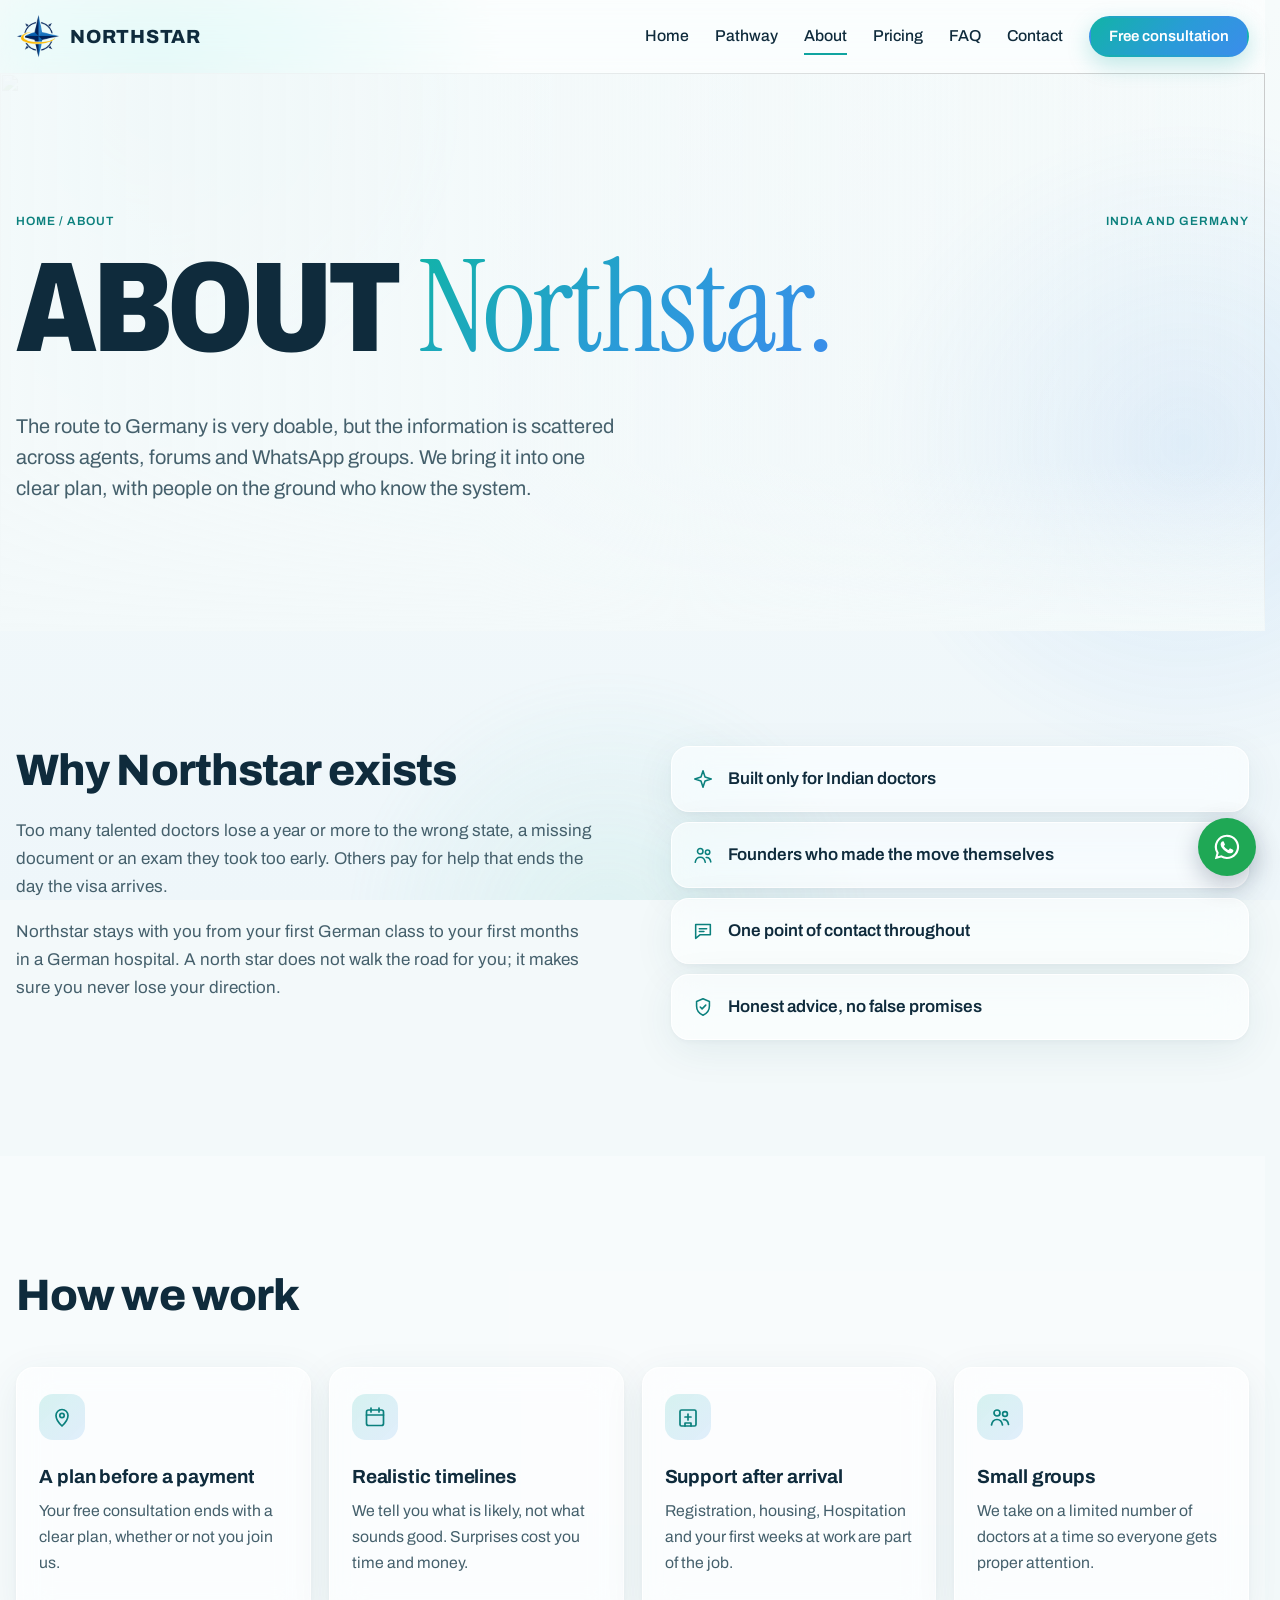
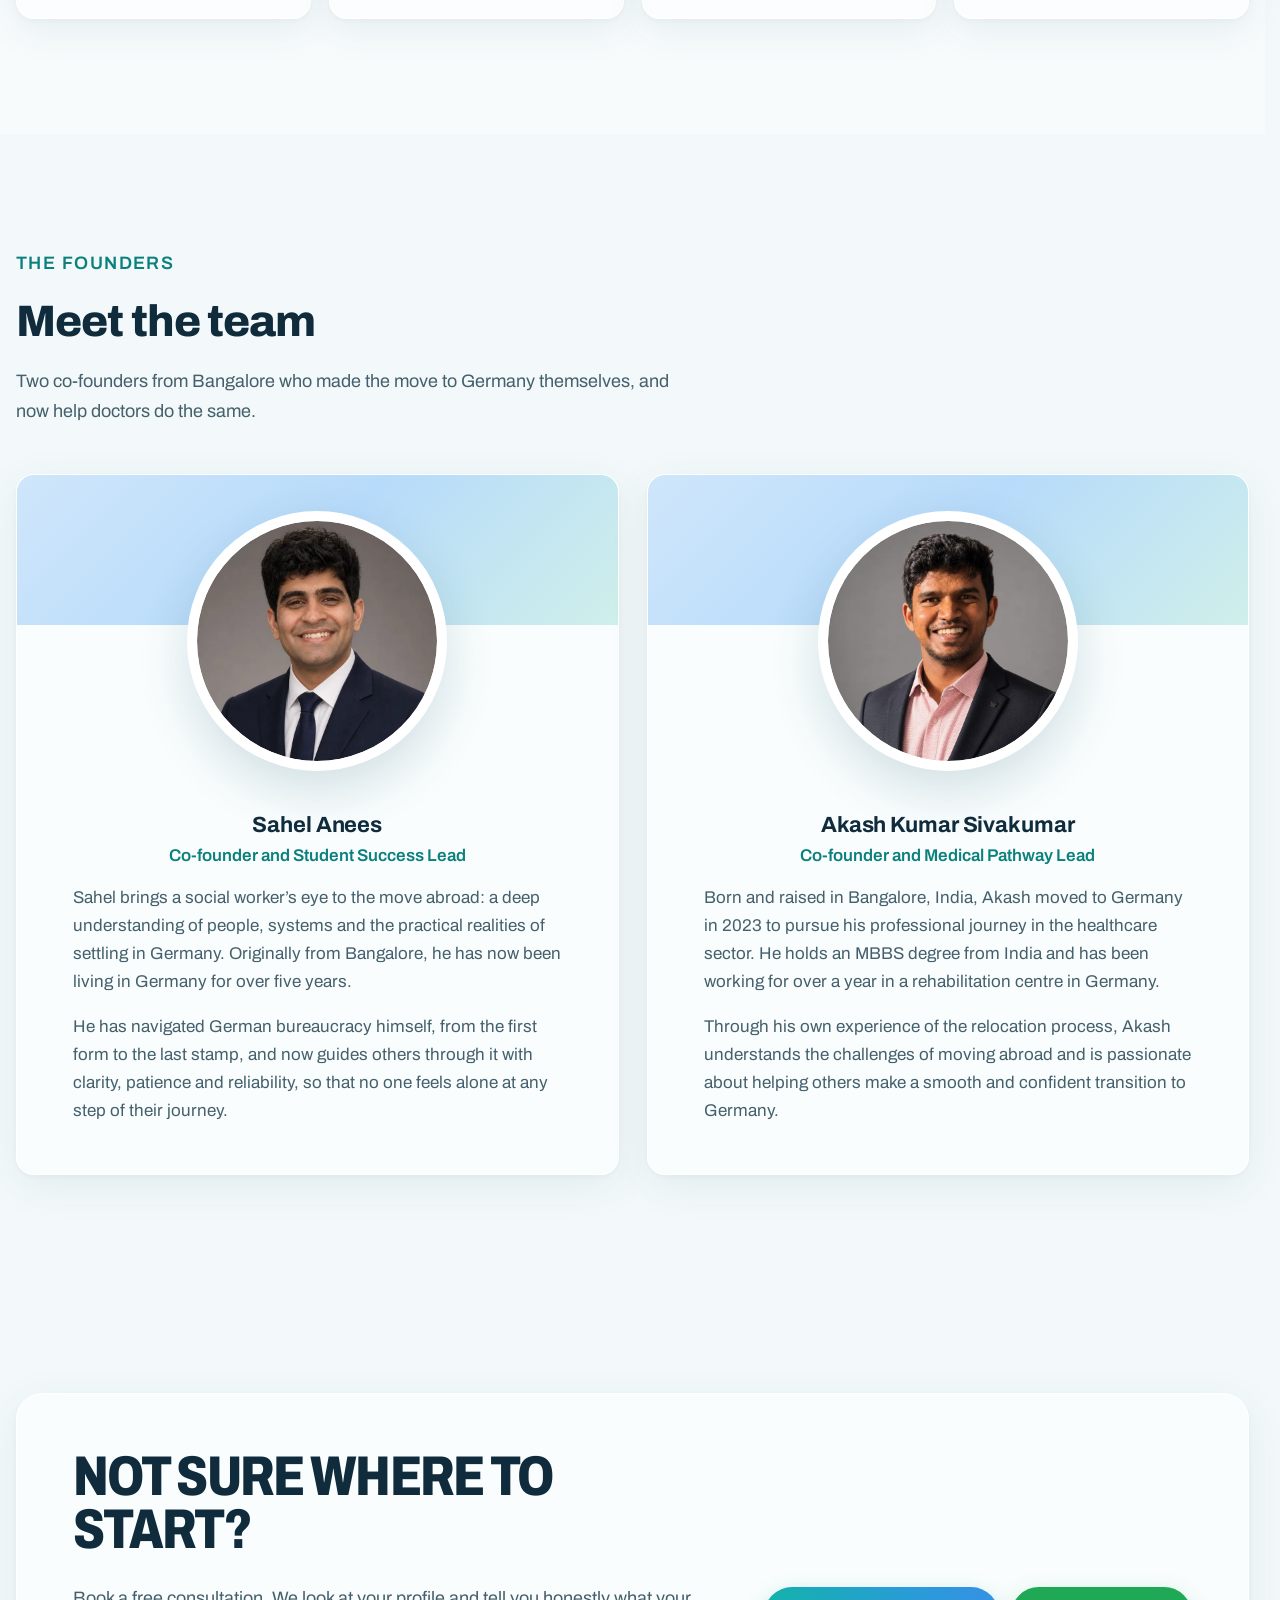
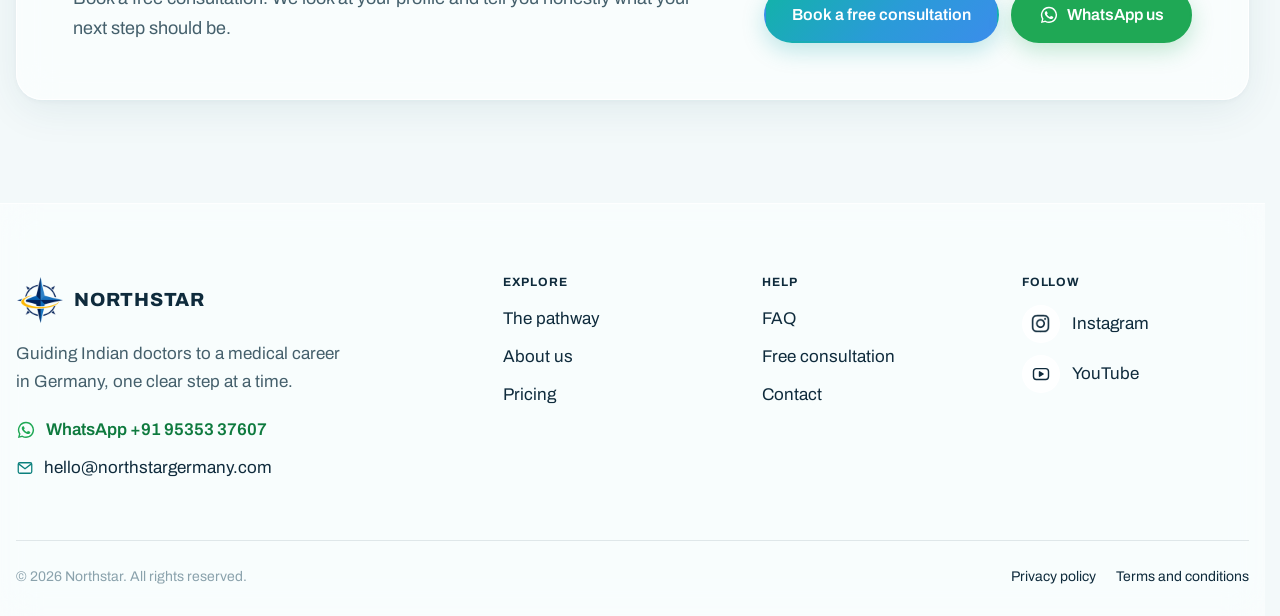
==== commit 3216aff7: "Sahel's bio: living in Germany for over five years Co-Authored-By: Claude Opus 5.5 <noreply@anthropi" ====
--- a/about.html
+++ b/about.html
@@ -89,7 +89,7 @@
         <div>
           <h3>Sahel Anees</h3>
           <p class="role">Co-founder and Student Success Lead</p>
-          <p>Sahel brings a social worker’s eye to the move abroad: a deep understanding of people, systems and the practical realities of settling in Germany. Originally from Bangalore, he has now been living in Germany for over three years.</p>
+          <p>Sahel brings a social worker’s eye to the move abroad: a deep understanding of people, systems and the practical realities of settling in Germany. Originally from Bangalore, he has now been living in Germany for over five years.</p>
           <p>He has navigated German bureaucracy himself, from the first form to the last stamp, and now guides others through it with clarity, patience and reliability, so that no one feels alone at any step of their journey.</p>
         </div>
       </article>
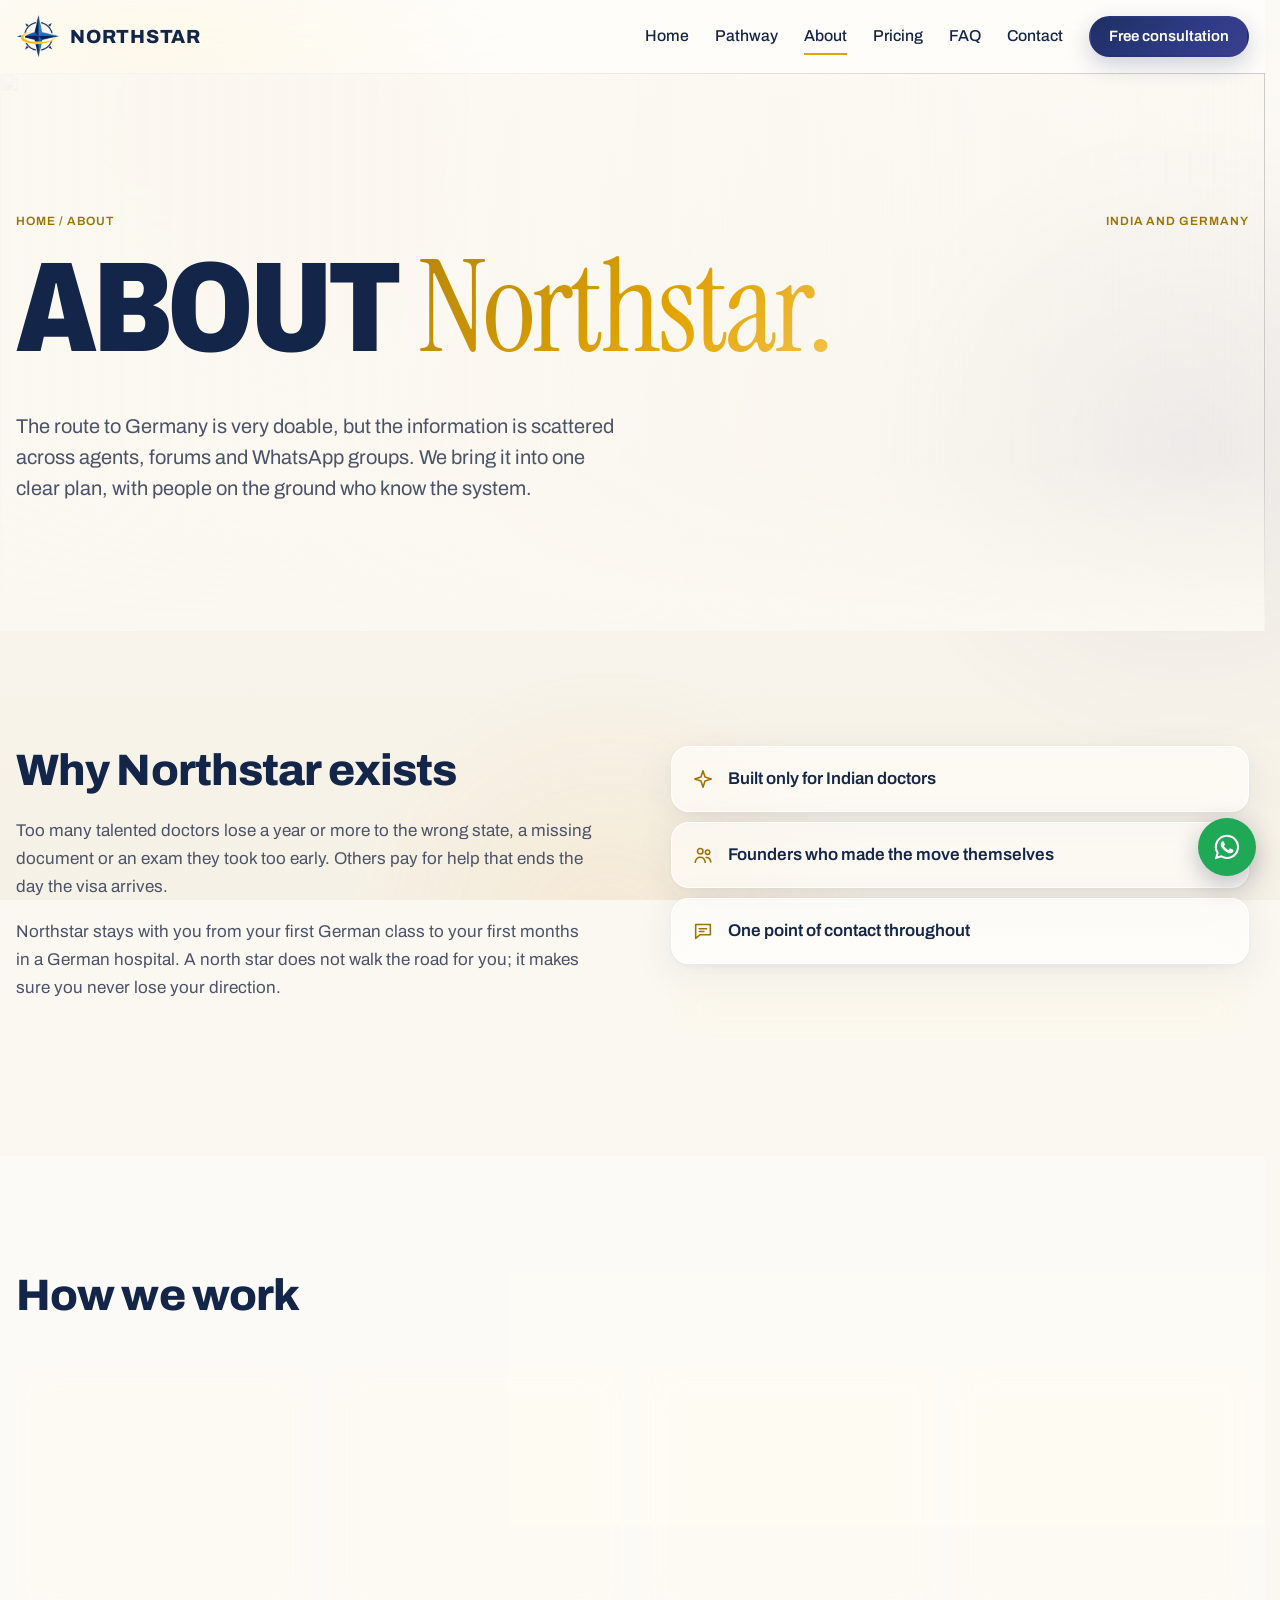
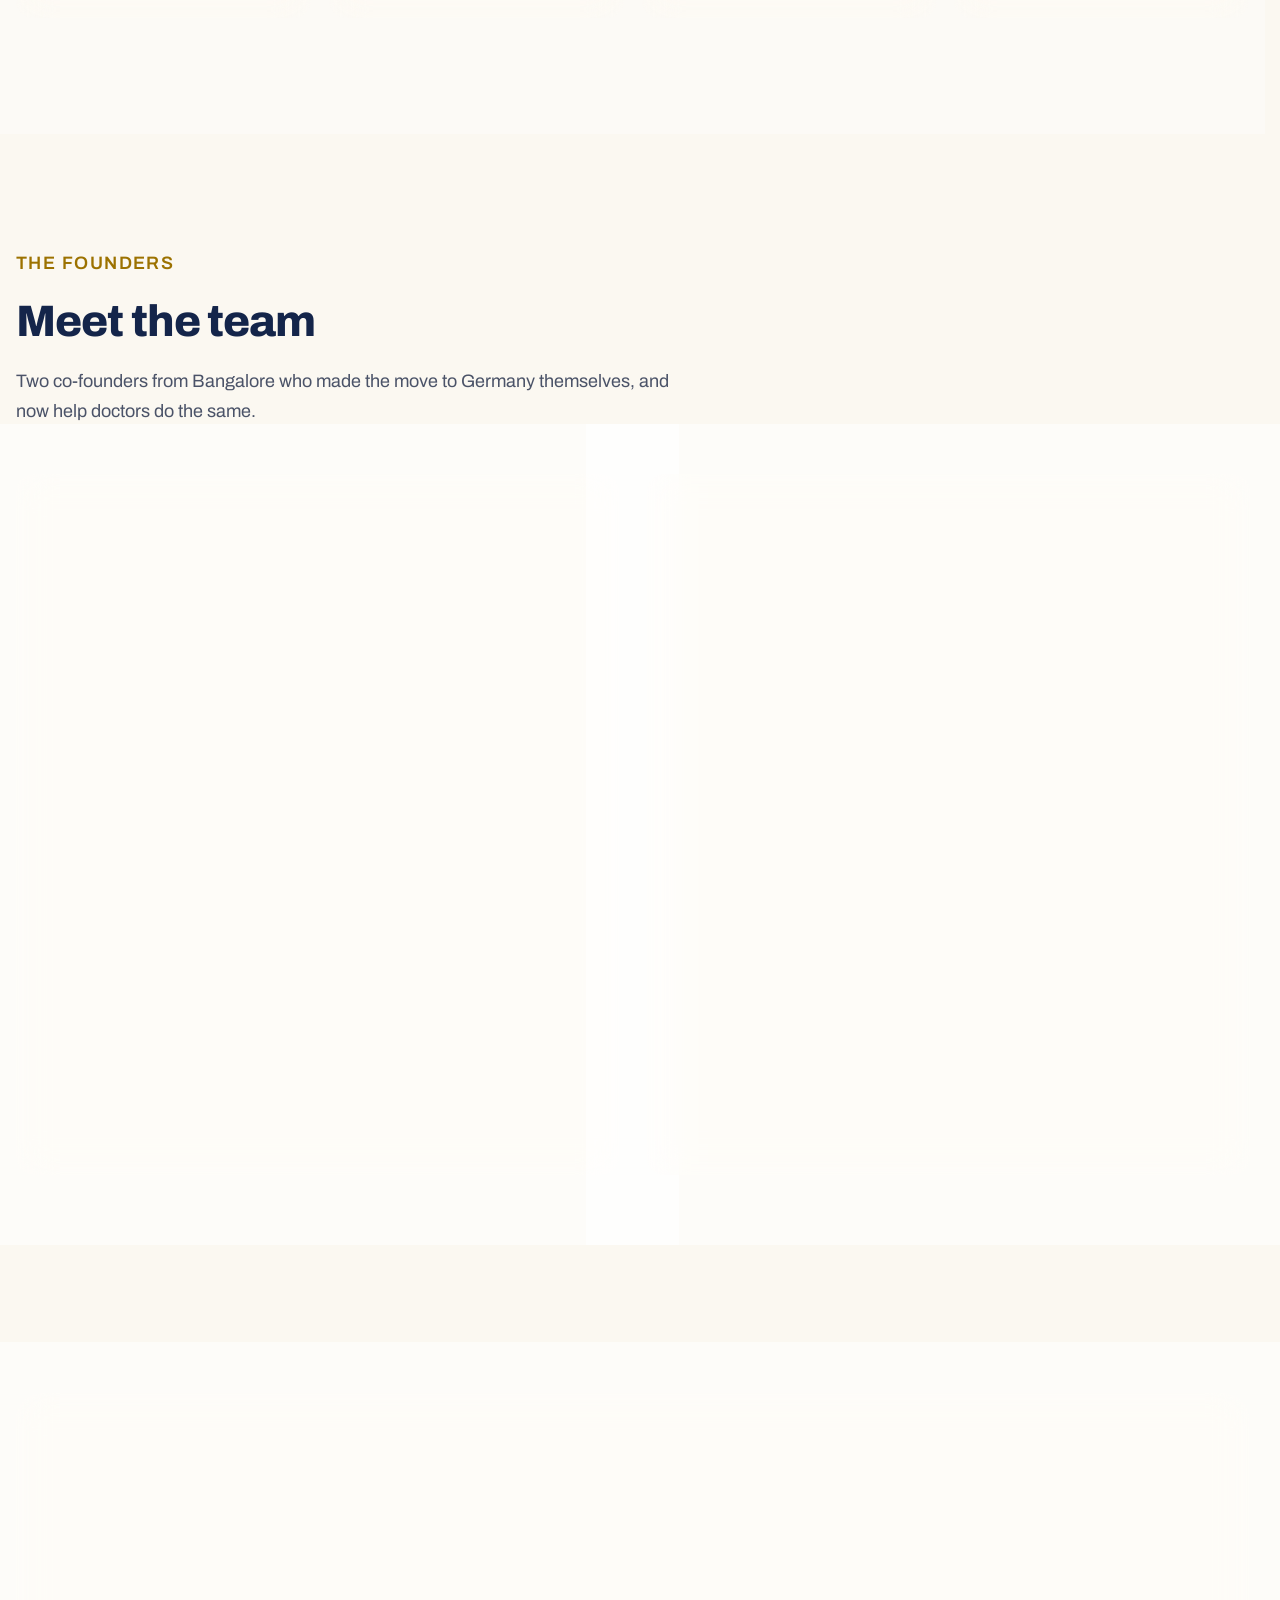
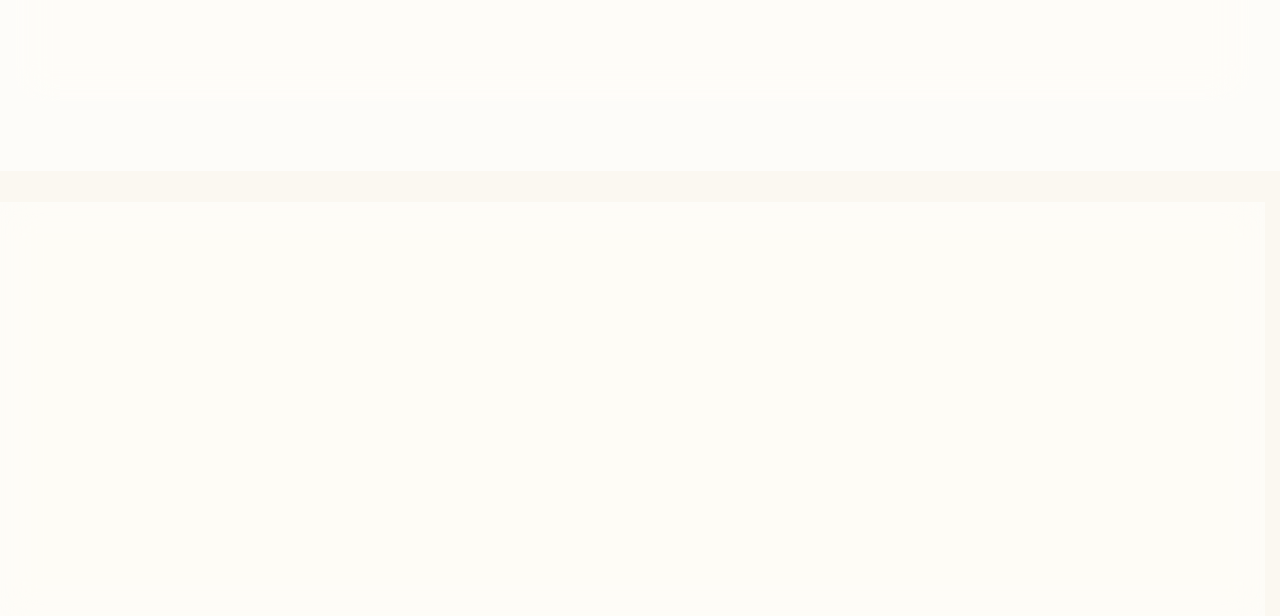
==== commit 72c35221: "New navy and gold colour scheme from the Northstar logo Colours - Replaces the teal and sky blue the" ====
--- a/about.html
+++ b/about.html
@@ -12,7 +12,7 @@
   <link rel="icon" href="assets/favicon.ico" sizes="any">
   <link rel="icon" href="assets/favicon-32.png" type="image/png" sizes="32x32">
   <link rel="apple-touch-icon" href="assets/apple-touch-icon.png">
-  <meta name="theme-color" content="#F3F9FA">
+  <meta name="theme-color" content="#FBF8F1">
   <link rel="preconnect" href="https://fonts.googleapis.com">
   <link rel="preconnect" href="https://fonts.gstatic.com" crossorigin>
   <link href="https://fonts.googleapis.com/css2?family=Archivo:wdth,wght@75..100,400..900&family=Instrument+Serif:ital@0;1&display=swap" rel="stylesheet">
--- a/css/style.css
+++ b/css/style.css
@@ -8,30 +8,34 @@
 /* Clinical glass theme: medical teal and sky blue on a very light, airy base,
    with frosted, slightly transparent cards. */
 :root {
-  --paper:   #F3F9FA;   /* page base: clinical white with a hint of mint */
+  /* Northstar navy and gold, taken from the logo */
+  --paper:   #FBF8F1;   /* warm ivory page background */
   --white:   #FFFFFF;
-  --ink:     #0F2B3C;   /* deep clinical navy for headings */
-  --text:    #45606C;   /* body text */
-  --muted:   #8AA2AC;   /* faded serif words, captions */
-  --line:    rgba(15, 43, 60, .10);
-  --teal:    #0FA4A0;   /* medical teal: main colour */
-  --teal-d:  #0B807D;   /* darker teal for text and icons */
-  --sky:     #3B8DEB;   /* clinical sky blue: second colour */
-  --mint:    #DDF4F0;   /* soft mint tint */
-  --action:  #0FA4A0;
-  --accent:  #0B807D;   /* icons and small highlights */
-  --tint:    #DDF4F0;   /* selected answers */
-  --star:    #0FA4A0;   /* highlight colour (underlines, focus, small badges) */
-  --night:   #0B2A3A;   /* only behind the large photo */
-  --sky-2:   #E7F2FB;
+  --ink:     #14254A;   /* Northstar navy: headings */
+  --text:    #4B5368;   /* body text */
+  --muted:   #9A9384;   /* captions */
+  --line:    rgba(20, 37, 74, .10);
+  --teal:    #2D3A82;   /* (name kept for compatibility) indigo navy: main colour */
+  --teal-d:  #1E2F63;   /* deep navy for text links and icons */
+  --sky:     #3A3F8F;   /* indigo: second colour */
+  --gold:    #E2A400;   /* logo gold */
+  --gold-d:  #9C7200;   /* darker gold, readable on ivory */
+  --mint:    #F6EBCB;   /* (name kept) soft gold tint */
+  --action:  #1E2F63;
+  --accent:  #9C7200;   /* icons and small highlights */
+  --tint:    #F6EBCB;   /* selected answers */
+  --star:    #E2A400;   /* highlight colour: underlines, focus, small badges */
+  --night:   #14254A;
+  --sky-2:   #F1ECDF;
 
   /* glass */
-  --glass:        rgba(255, 255, 255, .58);
-  --glass-strong: rgba(255, 255, 255, .78);
-  --glass-edge:   rgba(255, 255, 255, .85);
-  --glass-blur:   saturate(160%) blur(18px);
-  --shadow-soft:  0 10px 40px rgba(15, 75, 95, .08), 0 2px 6px rgba(15, 75, 95, .04);
-  --grad:         linear-gradient(135deg, #12B3A8 0%, #2A9BD8 55%, #3B8DEB 100%);
+  --glass:        rgba(255, 255, 255, .6);
+  --glass-strong: rgba(255, 255, 255, .8);
+  --glass-edge:   rgba(255, 255, 255, .9);
+  --glass-blur:   saturate(150%) blur(18px);
+  --shadow-soft:  0 10px 40px rgba(20, 37, 74, .08), 0 2px 6px rgba(20, 37, 74, .04);
+  --grad:         linear-gradient(135deg, #1E2F63 0%, #2D3A82 55%, #3A3F8F 100%);
+  --grad-gold:    linear-gradient(135deg, #B8860B 0%, #E2A400 60%, #F2C14E 100%);
 
   --sans:  "Archivo", system-ui, sans-serif;
   --serif: "Instrument Serif", Georgia, serif;
@@ -115,7 +119,7 @@
 /* ---------- 5. Header and navigation ---------- */
 .site-header {
   position: sticky; top: 0; z-index: 60;
-  background: rgba(252, 251, 248, .92);
+  background: rgba(251, 248, 241, .92);
   backdrop-filter: blur(10px); -webkit-backdrop-filter: blur(10px);
   border-bottom: 1px solid transparent;
   transition: border-color .2s;
@@ -407,7 +411,7 @@
 :root { --wa: #25D366; --wa-d: #1FA855; }
 .footer-wa, .site-footer a.footer-wa { color: var(--wa); font-weight: 600; }
 .footer-wa .wa-icon { width: 20px; height: 20px; color: var(--wa); }
-.site-footer a.footer-wa:hover { color: #5BE38C; }
+.site-footer a.footer-wa:hover { color: #178a45; }
 .contact-wa strong, .contact-wa span { color: #0E7A3E; }  /* darker green so the text stays readable on white */
 .footer-bottom { display: flex; justify-content: space-between; flex-wrap: wrap; gap: 12px; border-top: 1px solid #262B36; margin-top: 48px; padding-top: 24px; font-size: .875rem; }
 .footer-bottom p { margin: 0; }
@@ -495,7 +499,7 @@
     display: flex; gap: 10px;
     position: fixed; left: 0; right: 0; bottom: 0; z-index: 55;
     padding: 10px 16px calc(10px + env(safe-area-inset-bottom));
-    background: rgba(252, 251, 248, .96); backdrop-filter: blur(10px); -webkit-backdrop-filter: blur(10px);
+    background: rgba(251, 248, 241, .96); backdrop-filter: blur(10px); -webkit-backdrop-filter: blur(10px);
     border-top: 1px solid var(--line);
   }
   .mobile-bar .btn { flex: 1; padding: 14px 12px; font-size: .9375rem; }
@@ -616,43 +620,43 @@
    26. CLINICAL GLASS THEME
    ========================================================= */
 body { background: var(--paper); }
-a { text-decoration-color: rgba(15, 164, 160, .55); }
+a { text-decoration-color: rgba(226, 164, 0, .55); }
 
 /* Animated background: three soft colour clouds drifting behind everything */
-.bg-aurora { position: fixed; inset: 0; z-index: -1; overflow: hidden; pointer-events: none; background: linear-gradient(180deg, #F6FBFB 0%, #EEF6FA 100%); }
+.bg-aurora { position: fixed; inset: 0; z-index: -1; overflow: hidden; pointer-events: none; background: linear-gradient(180deg, #FCFAF5 0%, #F6F1E6 100%); }
 .bg-aurora span { position: absolute; border-radius: 50%; opacity: .55; will-change: transform; }
-.bg-aurora span:nth-child(1) { width: 60vmax; height: 60vmax; left: -18vmax; top: -22vmax; background: radial-gradient(circle, rgba(18, 179, 168, .30), rgba(18, 179, 168, 0) 65%); animation: drift-a 26s ease-in-out infinite alternate; }
-.bg-aurora span:nth-child(2) { width: 55vmax; height: 55vmax; right: -20vmax; top: 10vh; background: radial-gradient(circle, rgba(59, 141, 235, .24), rgba(59, 141, 235, 0) 65%); animation: drift-b 32s ease-in-out infinite alternate; }
-.bg-aurora span:nth-child(3) { width: 45vmax; height: 45vmax; left: 25vw; bottom: -25vmax; background: radial-gradient(circle, rgba(140, 220, 205, .30), rgba(140, 220, 205, 0) 65%); animation: drift-c 28s ease-in-out infinite alternate; }
+.bg-aurora span:nth-child(1) { width: 60vmax; height: 60vmax; left: -18vmax; top: -22vmax; background: radial-gradient(circle, rgba(226, 164, 0, .20), rgba(226, 164, 0, 0) 65%); animation: drift-a 26s ease-in-out infinite alternate; }
+.bg-aurora span:nth-child(2) { width: 55vmax; height: 55vmax; right: -20vmax; top: 10vh; background: radial-gradient(circle, rgba(58, 63, 143, .14), rgba(58, 63, 143, 0) 65%); animation: drift-b 32s ease-in-out infinite alternate; }
+.bg-aurora span:nth-child(3) { width: 45vmax; height: 45vmax; left: 25vw; bottom: -25vmax; background: radial-gradient(circle, rgba(242, 193, 120, .28), rgba(242, 193, 120, 0) 65%); animation: drift-c 28s ease-in-out infinite alternate; }
 @keyframes drift-a { to { transform: translate(14vw, 18vh) scale(1.15); } }
 @keyframes drift-b { to { transform: translate(-16vw, 22vh) scale(.9); } }
 @keyframes drift-c { to { transform: translate(-12vw, -20vh) scale(1.2); } }
 
 /* Scroll progress line under the header */
-.scroll-progress { position: fixed; top: 0; left: 0; right: 0; height: 3px; z-index: 90; background: var(--grad); transform-origin: left; transform: scaleX(0); }
+.scroll-progress { position: fixed; top: 0; left: 0; right: 0; height: 3px; z-index: 90; background: var(--grad-gold); transform-origin: left; transform: scaleX(0); }
 
 /* Header, mobile bar and phone menu become frosted glass */
 .site-header { background: rgba(255, 255, 255, .55); backdrop-filter: var(--glass-blur); -webkit-backdrop-filter: var(--glass-blur); }
-.site-header.scrolled { border-bottom-color: var(--glass-edge); box-shadow: 0 6px 24px rgba(15, 75, 95, .06); }
+.site-header.scrolled { border-bottom-color: var(--glass-edge); box-shadow: 0 6px 24px rgba(20, 37, 74, .06); }
 .nav-toggle { background: var(--glass-strong); border-color: var(--glass-edge); }
 .mobile-bar { background: rgba(255, 255, 255, .7) !important; border-top-color: var(--glass-edge) !important; backdrop-filter: var(--glass-blur) !important; }
 @media (max-width: 900px) {
-  .site-nav { background: rgba(243, 249, 250, .86); backdrop-filter: var(--glass-blur); -webkit-backdrop-filter: var(--glass-blur); }
+  .site-nav { background: rgba(251, 248, 241, .86); backdrop-filter: var(--glass-blur); -webkit-backdrop-filter: var(--glass-blur); }
   .site-nav a[aria-current="page"] { color: var(--teal-d); }
 }
 
 /* Headlines: navy bold words, serif words in a teal to blue gradient */
 .mega-serif, .statement-text .s, .photo-band-quote em {
-  background: var(--grad); -webkit-background-clip: text; background-clip: text; color: transparent;
-}
-.photo-band-quote em { background: linear-gradient(135deg, #8FF0E4, #A9D2FF); -webkit-background-clip: text; background-clip: text; }
-.label, .label-row { color: var(--teal-d); }
+  background: var(--grad-gold); -webkit-background-clip: text; background-clip: text; color: transparent;
+}
+.photo-band-quote em { background: linear-gradient(135deg, #FFE29A, #F2C14E); -webkit-background-clip: text; background-clip: text; }
+.label, .label-row { color: var(--gold-d); }
 
 /* Buttons: teal gradient with a light sweep on hover */
 .btn, .btn-signal {
   position: relative; overflow: hidden; isolation: isolate;
   background: var(--grad); border-color: transparent; color: #fff;
-  box-shadow: 0 8px 22px rgba(15, 164, 160, .25);
+  box-shadow: 0 8px 22px rgba(30, 47, 99, .22);
 }
 .btn::after {
   content: ""; position: absolute; inset: 0; z-index: -1;
@@ -660,7 +664,7 @@
   transform: translateX(-120%); transition: transform .7s var(--ease, ease);
 }
 .btn:hover::after { transform: translateX(120%); }
-.btn:hover, .btn-signal:hover { background: var(--grad); border-color: transparent; color: #fff; box-shadow: 0 12px 30px rgba(15, 164, 160, .32); }
+.btn:hover, .btn-signal:hover { background: var(--grad); border-color: transparent; color: #fff; box-shadow: 0 12px 30px rgba(30, 47, 99, .3); }
 .btn-ghost { background: var(--glass-strong); color: var(--ink); border-color: var(--glass-edge); box-shadow: var(--shadow-soft); backdrop-filter: var(--glass-blur); }
 .btn-ghost:hover { background: #fff; color: var(--ink); border-color: #fff; }
 .btn-wa, .btn-wa:hover { background: #1FA855; border-color: #1FA855; color: #fff; box-shadow: 0 8px 22px rgba(31, 168, 85, .25); }
@@ -681,7 +685,7 @@
 .glow { position: relative; }
 .glow::before {
   content: ""; position: absolute; inset: 0; border-radius: inherit; pointer-events: none; opacity: 0;
-  background: radial-gradient(260px circle at var(--mx, 50%) var(--my, 50%), rgba(18, 179, 168, .14), transparent 60%);
+  background: radial-gradient(260px circle at var(--mx, 50%) var(--my, 50%), rgba(226, 164, 0, .14), transparent 60%);
   transition: opacity .3s;
 }
 .glow:hover::before { opacity: 1; }
@@ -698,7 +702,7 @@
 .reason, .reason + .reason { padding: 26px 22px; border-left: 1px solid var(--glass-edge); }
 .reason .icon, .service .icon, .inc-list .icon {
   width: 46px; height: 46px; padding: 11px; border-radius: 14px;
-  color: var(--teal-d); background: linear-gradient(135deg, rgba(18,179,168,.16), rgba(59,141,235,.14));
+  color: var(--teal-d); background: linear-gradient(135deg, rgba(226,164,0,.18), rgba(242,193,120,.14));
 }
 .services { gap: 14px; }
 .service { padding: 18px 20px; border-bottom: 1px solid var(--glass-edge); align-items: flex-start; }
@@ -707,15 +711,15 @@
 
 /* Quotes */
 .quote { padding: 28px; border-top: 1px solid var(--glass-edge); }
-.avatar-sm { background: var(--grad); }
+.avatar-sm { background: var(--grad); color: #F2C14E; }
 
 /* Six steps: the line fills with colour as it scrolls into view */
-.line::before { background: rgba(15, 43, 60, .12); }
-.line::after { content: ""; position: absolute; left: 21px; top: 22px; width: 2px; height: 0; background: var(--grad); transition: height 1.6s var(--ease, ease) .2s, width 1.6s var(--ease, ease) .2s; }
+.line::before { background: rgba(20, 37, 74, .12); }
+.line::after { content: ""; position: absolute; left: 21px; top: 22px; width: 2px; height: 0; background: var(--grad-gold); transition: height 1.6s var(--ease, ease) .2s, width 1.6s var(--ease, ease) .2s; }
 .line.drawn::after { height: calc(100% - 44px); }
-.stop::before { background: var(--glass-strong); border-color: rgba(15, 164, 160, .5); color: var(--teal-d); backdrop-filter: var(--glass-blur); transition: background .4s, color .4s, border-color .4s; }
-.line.drawn .stop::before { border-color: var(--teal); }
-.stop:last-child::before { background: var(--grad); border-color: transparent; color: #fff; }
+.stop::before { background: var(--glass-strong); border-color: rgba(226, 164, 0, .5); color: var(--teal-d); backdrop-filter: var(--glass-blur); transition: background .4s, color .4s, border-color .4s; }
+.line.drawn .stop::before { border-color: var(--gold); }
+.stop:last-child::before { background: var(--grad-gold); border-color: transparent; color: var(--ink); }
 @media (min-width: 980px) {
   .line::after { left: 22px; top: 21px; height: 2px; width: 0; }
   .line.drawn::after { height: 2px; width: calc(100% - 44px); }
@@ -731,17 +735,17 @@
 .glossary { border-top: 0; display: grid; gap: 16px; }
 .gl-item { padding: 28px 32px; border-bottom: 1px solid var(--glass-edge); }
 .gl-abbr { background: var(--mint); color: var(--teal-d); }
-.gl-more summary { border-bottom-color: var(--teal); }
+.gl-more summary { border-bottom-color: var(--gold); }
 .gl-parts li { background: var(--glass-strong); border-color: var(--glass-edge); }
-.gl-note { background: var(--mint); border-left-color: var(--teal); }
+.gl-note { background: var(--mint); border-left-color: var(--gold); }
 
 /* Pricing */
-.price-card { border-top: 4px solid var(--teal); background: var(--glass-strong); color: var(--text); }
+.price-card { border-top: 4px solid var(--gold); background: var(--glass-strong); color: var(--text); }
 .price-label { color: var(--teal-d); }
 .price-big { background: var(--grad); -webkit-background-clip: text; background-clip: text; color: transparent; }
 .price-card .muted { color: var(--muted); }
 .price-points .icon { color: var(--teal-d); }
-.extra-box { border-left: 4px solid var(--teal); }
+.extra-box { border-left: 4px solid var(--gold); }
 .extra-note { background: var(--mint); color: var(--teal-d); }
 
 /* FAQ */
@@ -751,15 +755,15 @@
 .faq-nav a:hover { background: var(--glass-strong); }
 
 /* Forms */
-.form input, .form select, .form textarea { background: rgba(255, 255, 255, .7); border-color: rgba(15, 43, 60, .12); }
-.form input:focus, .form textarea:focus { border-color: var(--teal); box-shadow: 0 0 0 4px rgba(15, 164, 160, .12); }
-.choice { background: rgba(255, 255, 255, .65); border-color: rgba(15, 43, 60, .12); }
-.choice:has(input:checked) { border-color: var(--teal); background: var(--mint); }
+.form input, .form select, .form textarea { background: rgba(255, 255, 255, .7); border-color: rgba(20, 37, 74, .12); }
+.form input:focus, .form textarea:focus { border-color: var(--gold); box-shadow: 0 0 0 4px rgba(226, 164, 0, .18); }
+.choice { background: rgba(255, 255, 255, .65); border-color: rgba(20, 37, 74, .12); }
+.choice:has(input:checked) { border-color: var(--teal-d); background: var(--mint); }
 .choice:has(input:checked) .key { background: var(--grad); border-color: transparent; color: #fff; }
 .next-steps li > span { background: var(--grad); }
-.check-row { background: rgba(255, 255, 255, .7); border-color: rgba(15, 43, 60, .1); }
-.check-row:has(input:checked) { border-color: var(--teal); background: var(--mint); }
-.meter span { background: var(--grad); }
+.check-row { background: rgba(255, 255, 255, .7); border-color: rgba(20, 37, 74, .1); }
+.check-row:has(input:checked) { border-color: var(--teal-d); background: var(--mint); }
+.meter span { background: var(--grad-gold); }
 
 /* About */
 .pill-list li { border: 1px solid var(--glass-edge); }
@@ -772,35 +776,36 @@
 .cta-band h2 { color: var(--ink); }
 .site-footer { background: rgba(255, 255, 255, .5); color: var(--text); border-top: 1px solid var(--glass-edge); backdrop-filter: var(--glass-blur); -webkit-backdrop-filter: var(--glass-blur); }
 .site-footer h4, .site-footer a, .site-footer .logo { color: var(--ink); }
-.site-footer a:hover { color: var(--teal-d); }
+.site-footer a:hover { color: var(--gold-d); }
 .footer-contact .icon { color: var(--teal-d); }
 .footer-bottom { border-top-color: var(--line); color: var(--muted); }
 .footer-wa, .site-footer a.footer-wa { color: #0E7A3E; }
 .footer-wa .wa-icon { color: #1FA855; }
 .social-icon { background: var(--glass-strong); border-color: var(--glass-edge); color: var(--ink); }
-.site-footer a.social:hover .social-icon { background: var(--grad); border-color: transparent; color: #fff; }
+.site-footer a.social:hover .social-icon { background: var(--grad-gold); border-color: transparent; color: var(--ink); }
 
 /* Photos: rounded, soft teal tone, gentle zoom on hover */
-.hero-photo, .wide-photo, .salary-photo { border-radius: var(--r); overflow: hidden; box-shadow: 0 24px 60px rgba(15, 75, 95, .14); }
+.hero-photo, .wide-photo, .salary-photo { border-radius: var(--r); overflow: hidden; box-shadow: 0 24px 60px rgba(20, 37, 74, .14); }
 .hero-photo img, .salary-photo img { filter: saturate(.9) contrast(1.02); }
 .photo-band { background: var(--night); }
 .photo-band > img { opacity: .92; }
-.photo-band::after { background: linear-gradient(180deg, rgba(11, 42, 58, 0) 45%, rgba(11, 42, 58, .6)); }
+.photo-band::after { background: linear-gradient(180deg, rgba(20, 37, 74, 0) 45%, rgba(20, 37, 74, .62)); }
 .salary-photo img, .wide-photo img { transition: transform 1.2s var(--ease, ease); }
 .salary-photo:hover img { transform: scale(1.04); }
 
 /* Hero heartbeat line */
 .hero { position: relative; }
-.ecg { position: absolute; left: 0; right: 0; top: clamp(90px, 14vw, 190px); width: 100%; height: clamp(90px, 14vw, 180px); z-index: -1; pointer-events: none; }
-.ecg .ecg-base { fill: none; stroke: rgba(15, 164, 160, .16); stroke-width: 2; }
+/* Heartbeat line: its own thin strip under the headline, never behind the letters */
+.ecg { display: block; position: static; width: 100%; height: clamp(44px, 7vw, 84px); margin: clamp(-4px, -0.5vw, 0px) 0 clamp(8px, 1.5vw, 18px); pointer-events: none; opacity: .7; }
+.ecg .ecg-base { fill: none; stroke: rgba(20, 37, 74, .06); stroke-width: 1.5; vector-effect: non-scaling-stroke; }
 .ecg .ecg-pulse {
-  fill: none; stroke: url(#ecgGrad); stroke-width: 3; stroke-linecap: round; stroke-linejoin: round;
-  stroke-dasharray: 260 2400; stroke-dashoffset: 260; filter: drop-shadow(0 0 6px rgba(18, 179, 168, .55));
+  fill: none; stroke: url(#ecgGrad); stroke-width: 2.5; stroke-linecap: round; stroke-linejoin: round; vector-effect: non-scaling-stroke;
+  stroke-dasharray: 260 2400; stroke-dashoffset: 260; opacity: .55; filter: drop-shadow(0 0 4px rgba(226, 164, 0, .35));
   animation: ecg-run 3.6s linear infinite;
 }
 @keyframes ecg-run { to { stroke-dashoffset: -2400; } }
-.pulse-dot { display: inline-block; width: 8px; height: 8px; border-radius: 50%; background: var(--teal); margin-right: 8px; box-shadow: 0 0 0 0 rgba(15, 164, 160, .5); animation: pulse 1.8s ease-out infinite; vertical-align: middle; }
-@keyframes pulse { 70% { box-shadow: 0 0 0 10px rgba(15, 164, 160, 0); } 100% { box-shadow: 0 0 0 0 rgba(15, 164, 160, 0); } }
+.pulse-dot { display: inline-block; width: 8px; height: 8px; border-radius: 50%; background: var(--gold); margin-right: 8px; box-shadow: 0 0 0 0 rgba(226, 164, 0, .5); animation: pulse 1.8s ease-out infinite; vertical-align: middle; }
+@keyframes pulse { 70% { box-shadow: 0 0 0 10px rgba(226, 164, 0, 0); } 100% { box-shadow: 0 0 0 0 rgba(226, 164, 0, 0); } }
 
 /* Reveal with a soft blur, so sections arrive like they come into focus */
 .reveal { filter: blur(6px); }
@@ -809,7 +814,7 @@
 /* Card tilt on desktop (angles set by script) */
 @media (hover: hover) and (pointer: fine) {
   .tilt { transform: perspective(900px) rotateX(var(--rx, 0deg)) rotateY(var(--ry, 0deg)) translateY(var(--lift, 0)); transition: transform .35s var(--ease, ease), box-shadow .35s; }
-  .tilt:hover { --lift: -4px; box-shadow: 0 18px 50px rgba(15, 75, 95, .14); }
+  .tilt:hover { --lift: -4px; box-shadow: 0 18px 50px rgba(20, 37, 74, .14); }
 }
 
 @media (max-width: 760px) {
@@ -847,14 +852,14 @@
 .person { display: flex; flex-direction: column; align-items: center; text-align: center; padding: 0 0 32px; overflow: hidden; }
 .person::after {
   content: ""; position: absolute; left: 0; right: 0; top: 0; height: 150px; z-index: 0;
-  background: linear-gradient(135deg, #CFE6FB 0%, #B7DBFA 50%, #CFEFEA 100%);
+  background: linear-gradient(135deg, #F3E4BF 0%, #E9E6F3 55%, #F7EEDB 100%);
 }
 .person-photo {
   position: relative; z-index: 1; display: block;
   width: clamp(200px, 22vw, 260px); height: clamp(200px, 22vw, 260px);
   margin-top: 36px; border-radius: 50%; overflow: hidden;
   padding: 0; border: 10px solid #fff; background: #fff;
-  box-shadow: 0 20px 50px rgba(15, 75, 95, .16);
+  box-shadow: 0 20px 50px rgba(20, 37, 74, .16);
 }
 .person-photo img { width: 100%; height: 100%; border-radius: 50%; object-fit: cover; object-position: 50% 30%; border: 0; transition: transform .8s var(--ease, ease); }
 .person:hover .person-photo img { transform: scale(1.04); }
@@ -878,13 +883,13 @@
 .page-hero-bg::after {
   content: ""; position: absolute; inset: 0;
   background:
-    linear-gradient(90deg, rgba(243, 249, 250, .96) 0%, rgba(243, 249, 250, .88) 38%, rgba(243, 249, 250, .45) 70%, rgba(243, 249, 250, .2) 100%),
-    linear-gradient(180deg, rgba(243, 249, 250, 0) 70%, rgba(243, 249, 250, 1) 100%);
+    linear-gradient(90deg, rgba(251, 248, 241, .96) 0%, rgba(251, 248, 241, .88) 38%, rgba(251, 248, 241, .45) 70%, rgba(251, 248, 241, .2) 100%),
+    linear-gradient(180deg, rgba(251, 248, 241, 0) 70%, rgba(251, 248, 241, 1) 100%);
 }
 @keyframes slow-zoom { from { transform: scale(1.02); } to { transform: scale(1.12); } }
 @media (max-width: 760px) {
   .page-hero.has-bg { min-height: 0; }
-  .page-hero-bg::after { background: linear-gradient(180deg, rgba(243, 249, 250, .78) 0%, rgba(243, 249, 250, .9) 55%, rgba(243, 249, 250, 1) 100%); }
+  .page-hero-bg::after { background: linear-gradient(180deg, rgba(251, 248, 241, .78) 0%, rgba(251, 248, 241, .9) 55%, rgba(251, 248, 241, 1) 100%); }
 }
 @media (prefers-reduced-motion: reduce) { .page-hero-bg img { animation: none; } }
 
@@ -893,7 +898,7 @@
 .quote { position: relative; padding: 36px 32px 28px; }
 .quote::after {
   content: "“"; position: absolute; top: 4px; right: 22px;
-  font: 400 6rem/1 var(--serif); background: var(--grad); -webkit-background-clip: text; background-clip: text; color: transparent; opacity: .35;
+  font: 400 6rem/1 var(--serif); background: var(--grad-gold); -webkit-background-clip: text; background-clip: text; color: transparent; opacity: .45;
 }
 .quote blockquote { font-size: clamp(1.125rem, 1.6vw, 1.3125rem); line-height: 1.45; }
 .quote figcaption strong { color: var(--ink); font-size: 1rem; }
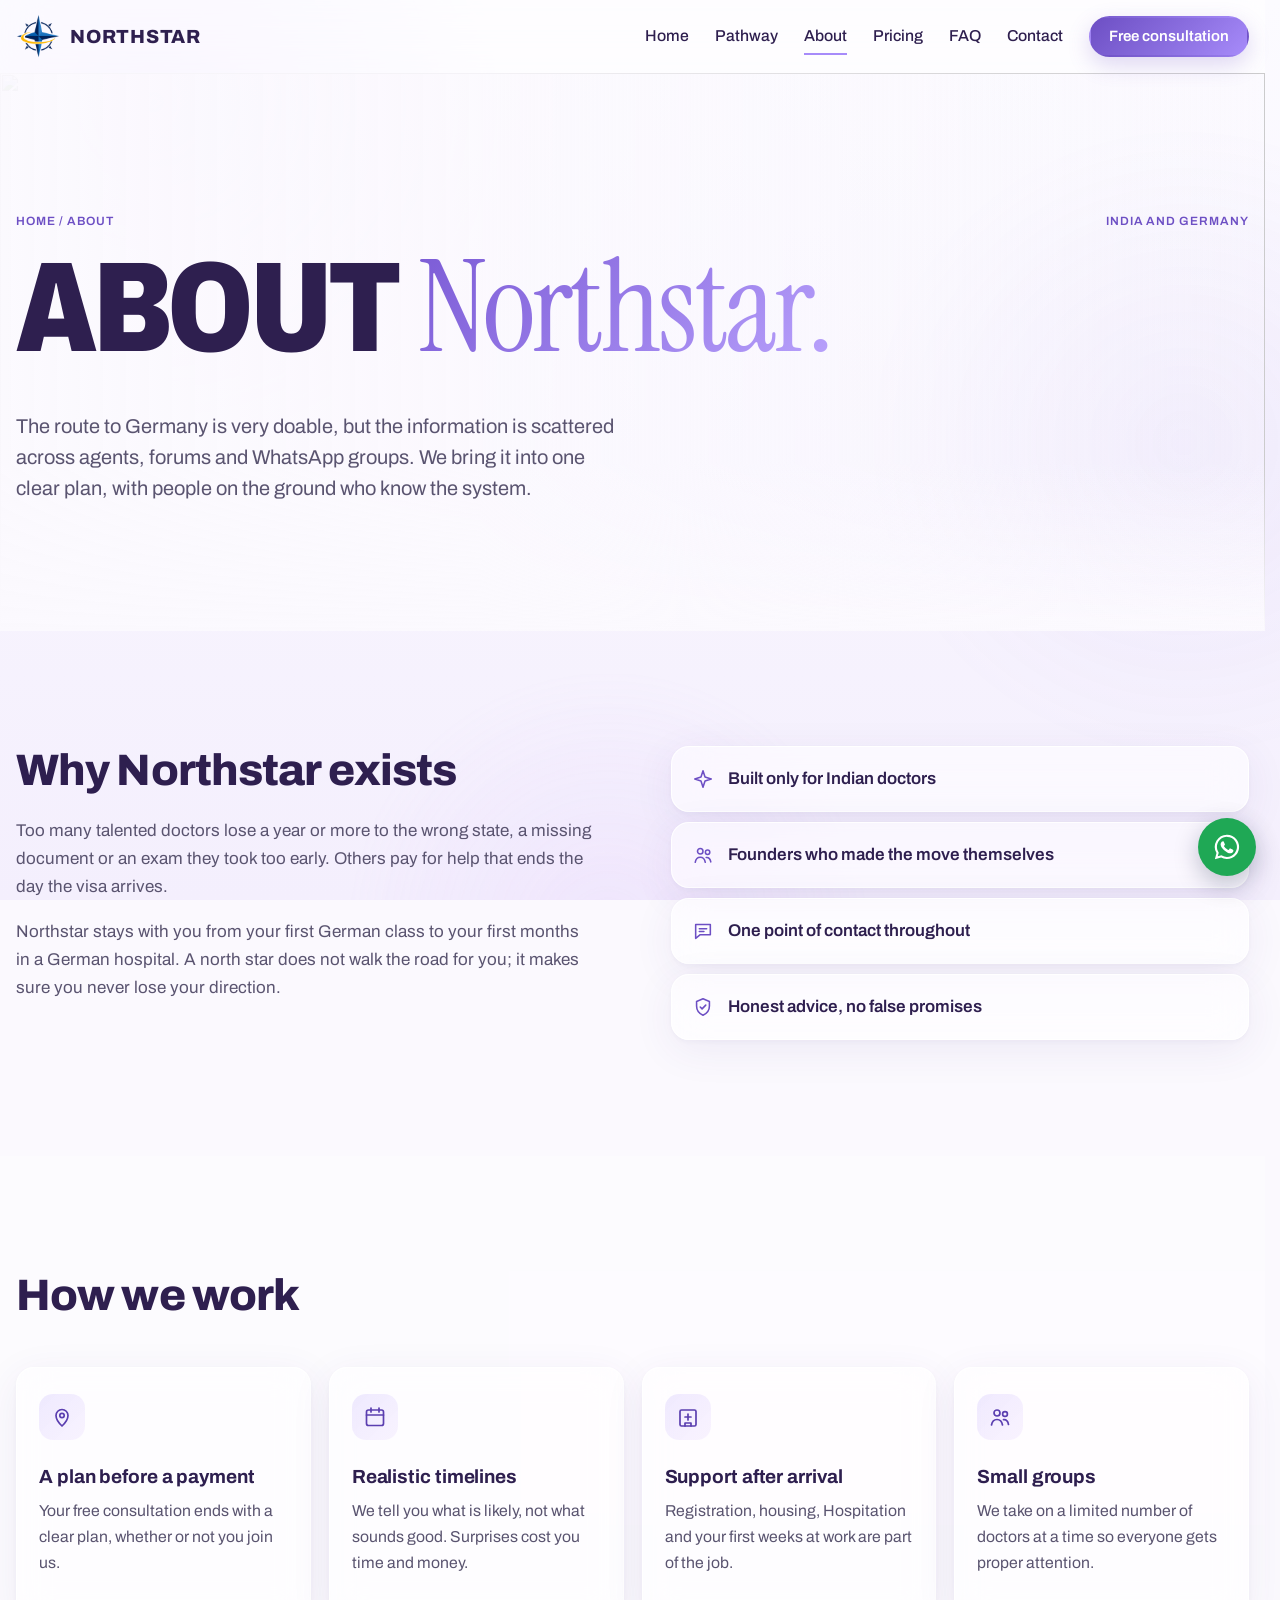
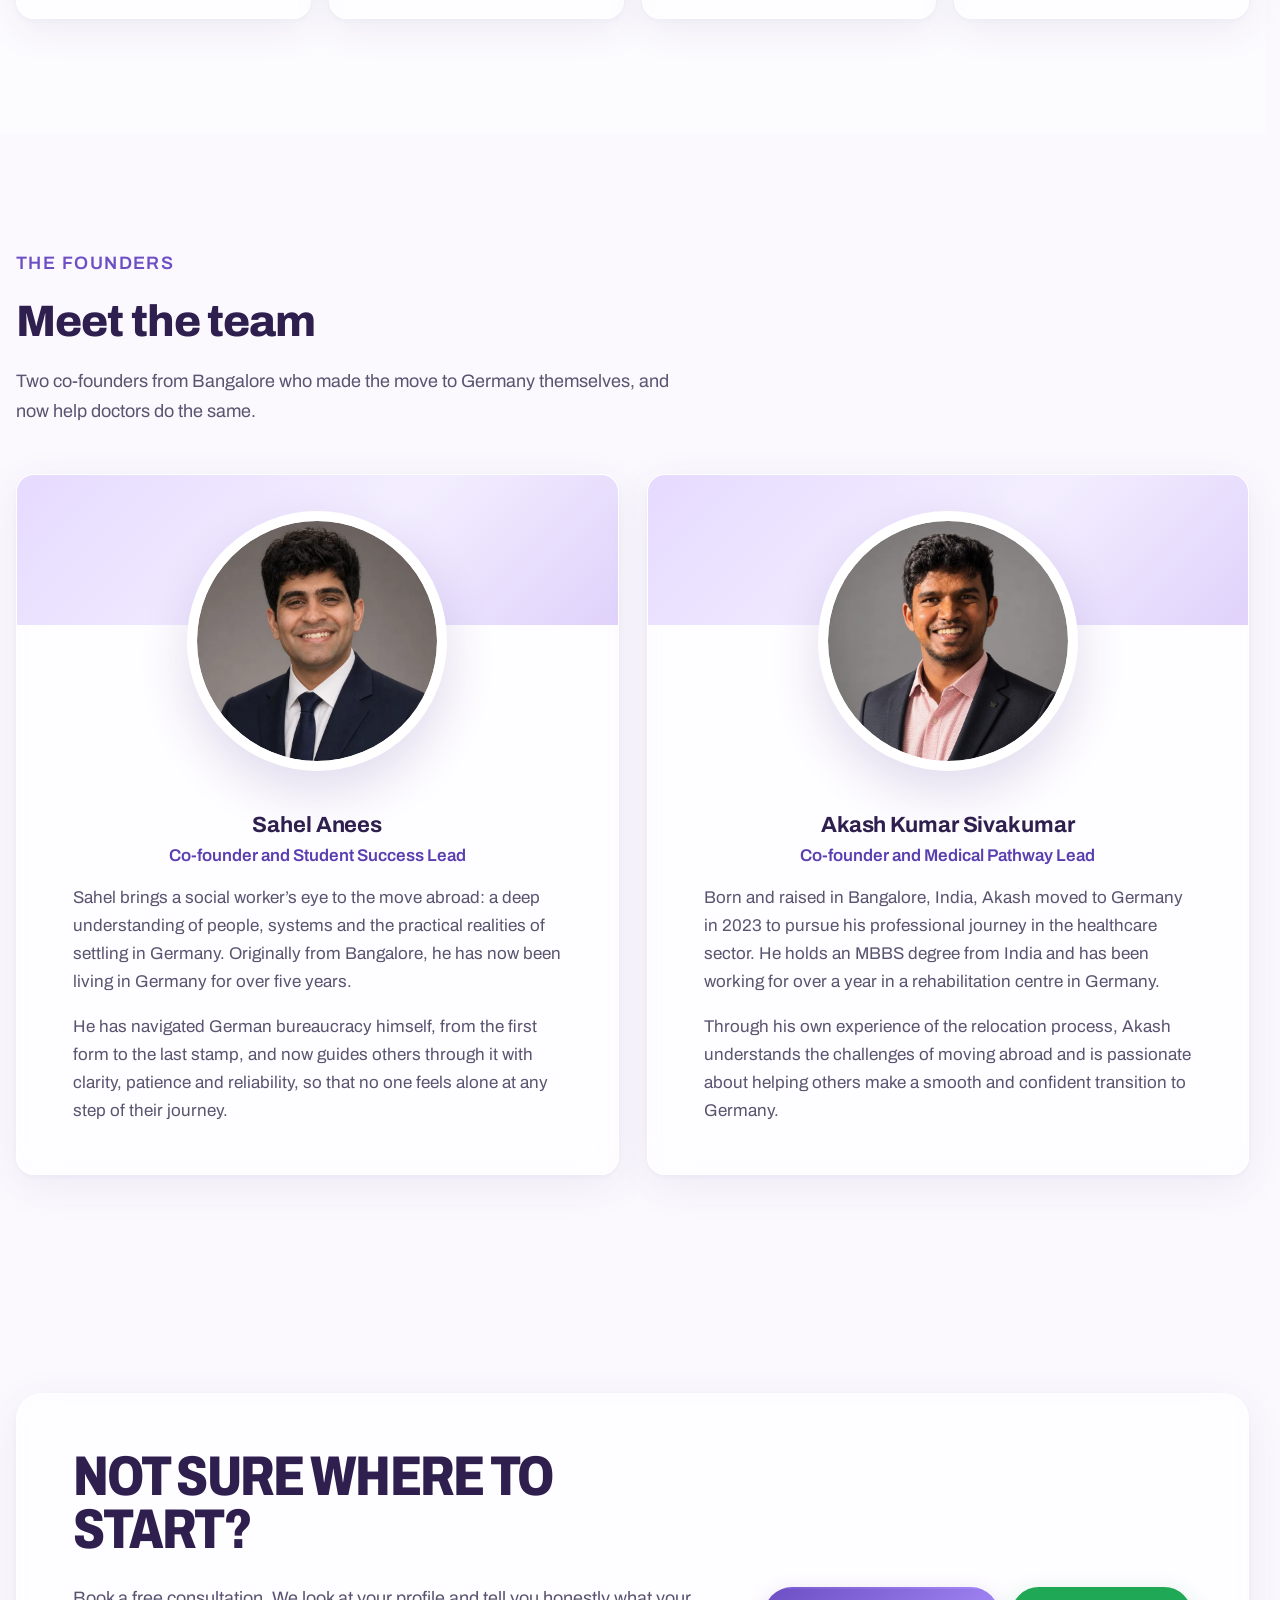
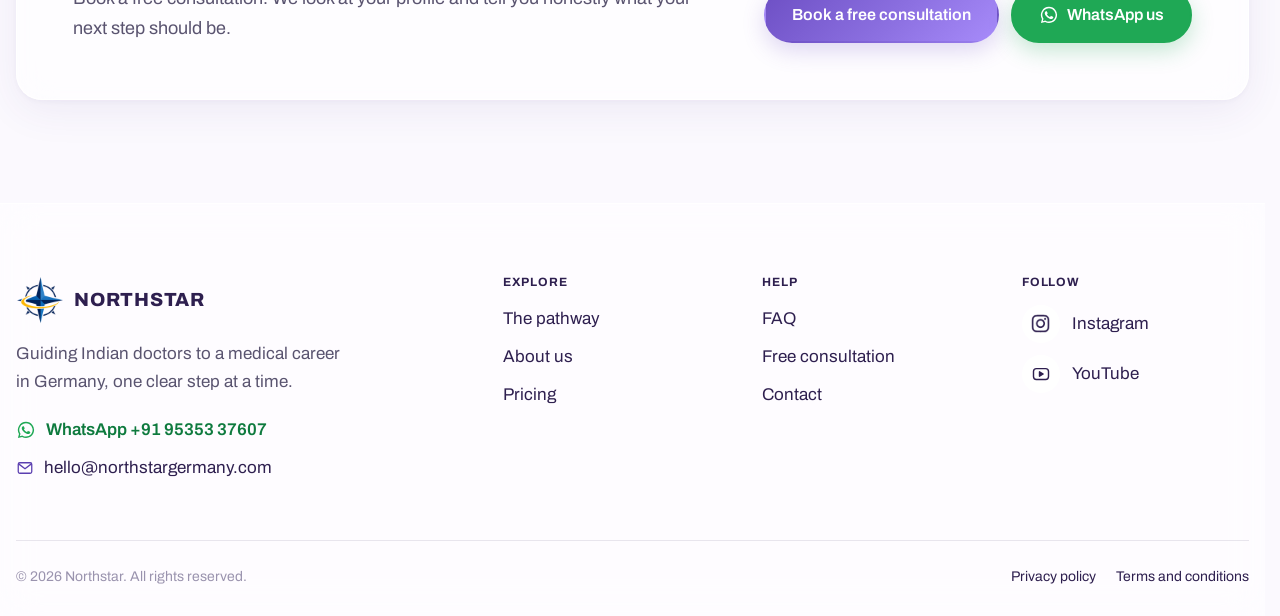
==== commit 413f6863: "Switch to a light purple colour scheme - Lavender white background, deep purple headings - Purple to" ====
--- a/about.html
+++ b/about.html
@@ -12,7 +12,7 @@
   <link rel="icon" href="assets/favicon.ico" sizes="any">
   <link rel="icon" href="assets/favicon-32.png" type="image/png" sizes="32x32">
   <link rel="apple-touch-icon" href="assets/apple-touch-icon.png">
-  <meta name="theme-color" content="#FBF8F1">
+  <meta name="theme-color" content="#FBF9FE">
   <link rel="preconnect" href="https://fonts.googleapis.com">
   <link rel="preconnect" href="https://fonts.gstatic.com" crossorigin>
   <link href="https://fonts.googleapis.com/css2?family=Archivo:wdth,wght@75..100,400..900&family=Instrument+Serif:ital@0;1&display=swap" rel="stylesheet">
--- a/css/style.css
+++ b/css/style.css
@@ -8,34 +8,34 @@
 /* Clinical glass theme: medical teal and sky blue on a very light, airy base,
    with frosted, slightly transparent cards. */
 :root {
-  /* Northstar navy and gold, taken from the logo */
-  --paper:   #FBF8F1;   /* warm ivory page background */
+  /* Light purple theme */
+  --paper:   #FBF9FE;   /* lavender white page background */
   --white:   #FFFFFF;
-  --ink:     #14254A;   /* Northstar navy: headings */
-  --text:    #4B5368;   /* body text */
-  --muted:   #9A9384;   /* captions */
-  --line:    rgba(20, 37, 74, .10);
-  --teal:    #2D3A82;   /* (name kept for compatibility) indigo navy: main colour */
-  --teal-d:  #1E2F63;   /* deep navy for text links and icons */
-  --sky:     #3A3F8F;   /* indigo: second colour */
-  --gold:    #E2A400;   /* logo gold */
-  --gold-d:  #9C7200;   /* darker gold, readable on ivory */
-  --mint:    #F6EBCB;   /* (name kept) soft gold tint */
-  --action:  #1E2F63;
-  --accent:  #9C7200;   /* icons and small highlights */
-  --tint:    #F6EBCB;   /* selected answers */
-  --star:    #E2A400;   /* highlight colour: underlines, focus, small badges */
-  --night:   #14254A;
-  --sky-2:   #F1ECDF;
+  --ink:     #2E1F4F;   /* deep purple: headings */
+  --text:    #5A5470;   /* body text */
+  --muted:   #9A93AE;   /* captions */
+  --line:    rgba(46, 31, 79, .10);
+  --teal:    #7C5CD6;   /* (name kept for compatibility) purple: main colour */
+  --teal-d:  #5B3FB0;   /* deep purple for links and icons */
+  --sky:     #A78BFA;   /* light purple: second colour */
+  --gold:    #A78BFA;   /* (name kept) highlight: light purple */
+  --gold-d:  #6D4FC4;   /* readable purple for small labels */
+  --mint:    #EFE8FF;   /* (name kept) soft lilac tint */
+  --action:  #6D4FC4;
+  --accent:  #6D4FC4;   /* icons and small highlights */
+  --tint:    #EFE8FF;   /* selected answers */
+  --star:    #A78BFA;   /* underlines, focus, small badges */
+  --night:   #2E1F4F;
+  --sky-2:   #F3EEFF;
 
   /* glass */
-  --glass:        rgba(255, 255, 255, .6);
-  --glass-strong: rgba(255, 255, 255, .8);
+  --glass:        rgba(255, 255, 255, .58);
+  --glass-strong: rgba(255, 255, 255, .78);
   --glass-edge:   rgba(255, 255, 255, .9);
   --glass-blur:   saturate(150%) blur(18px);
-  --shadow-soft:  0 10px 40px rgba(20, 37, 74, .08), 0 2px 6px rgba(20, 37, 74, .04);
-  --grad:         linear-gradient(135deg, #1E2F63 0%, #2D3A82 55%, #3A3F8F 100%);
-  --grad-gold:    linear-gradient(135deg, #B8860B 0%, #E2A400 60%, #F2C14E 100%);
+  --shadow-soft:  0 10px 40px rgba(76, 46, 140, .08), 0 2px 6px rgba(76, 46, 140, .04);
+  --grad:         linear-gradient(135deg, #6D4FC4 0%, #8B6FE0 55%, #A78BFA 100%);
+  --grad-gold:    linear-gradient(135deg, #7C5CD6 0%, #9B7FEA 55%, #B9A2FC 100%);
 
   --sans:  "Archivo", system-ui, sans-serif;
   --serif: "Instrument Serif", Georgia, serif;
@@ -119,7 +119,7 @@
 /* ---------- 5. Header and navigation ---------- */
 .site-header {
   position: sticky; top: 0; z-index: 60;
-  background: rgba(251, 248, 241, .92);
+  background: rgba(251, 249, 254, .92);
   backdrop-filter: blur(10px); -webkit-backdrop-filter: blur(10px);
   border-bottom: 1px solid transparent;
   transition: border-color .2s;
@@ -499,7 +499,7 @@
     display: flex; gap: 10px;
     position: fixed; left: 0; right: 0; bottom: 0; z-index: 55;
     padding: 10px 16px calc(10px + env(safe-area-inset-bottom));
-    background: rgba(251, 248, 241, .96); backdrop-filter: blur(10px); -webkit-backdrop-filter: blur(10px);
+    background: rgba(251, 249, 254, .96); backdrop-filter: blur(10px); -webkit-backdrop-filter: blur(10px);
     border-top: 1px solid var(--line);
   }
   .mobile-bar .btn { flex: 1; padding: 14px 12px; font-size: .9375rem; }
@@ -620,14 +620,14 @@
    26. CLINICAL GLASS THEME
    ========================================================= */
 body { background: var(--paper); }
-a { text-decoration-color: rgba(226, 164, 0, .55); }
+a { text-decoration-color: rgba(167, 139, 250, .55); }
 
 /* Animated background: three soft colour clouds drifting behind everything */
-.bg-aurora { position: fixed; inset: 0; z-index: -1; overflow: hidden; pointer-events: none; background: linear-gradient(180deg, #FCFAF5 0%, #F6F1E6 100%); }
+.bg-aurora { position: fixed; inset: 0; z-index: -1; overflow: hidden; pointer-events: none; background: linear-gradient(180deg, #FCFBFF 0%, #F4EFFD 100%); }
 .bg-aurora span { position: absolute; border-radius: 50%; opacity: .55; will-change: transform; }
-.bg-aurora span:nth-child(1) { width: 60vmax; height: 60vmax; left: -18vmax; top: -22vmax; background: radial-gradient(circle, rgba(226, 164, 0, .20), rgba(226, 164, 0, 0) 65%); animation: drift-a 26s ease-in-out infinite alternate; }
-.bg-aurora span:nth-child(2) { width: 55vmax; height: 55vmax; right: -20vmax; top: 10vh; background: radial-gradient(circle, rgba(58, 63, 143, .14), rgba(58, 63, 143, 0) 65%); animation: drift-b 32s ease-in-out infinite alternate; }
-.bg-aurora span:nth-child(3) { width: 45vmax; height: 45vmax; left: 25vw; bottom: -25vmax; background: radial-gradient(circle, rgba(242, 193, 120, .28), rgba(242, 193, 120, 0) 65%); animation: drift-c 28s ease-in-out infinite alternate; }
+.bg-aurora span:nth-child(1) { width: 60vmax; height: 60vmax; left: -18vmax; top: -22vmax; background: radial-gradient(circle, rgba(167, 139, 250, .20), rgba(167, 139, 250, 0) 65%); animation: drift-a 26s ease-in-out infinite alternate; }
+.bg-aurora span:nth-child(2) { width: 55vmax; height: 55vmax; right: -20vmax; top: 10vh; background: radial-gradient(circle, rgba(139, 111, 224, .14), rgba(139, 111, 224, 0) 65%); animation: drift-b 32s ease-in-out infinite alternate; }
+.bg-aurora span:nth-child(3) { width: 45vmax; height: 45vmax; left: 25vw; bottom: -25vmax; background: radial-gradient(circle, rgba(216, 180, 254, .28), rgba(216, 180, 254, 0) 65%); animation: drift-c 28s ease-in-out infinite alternate; }
 @keyframes drift-a { to { transform: translate(14vw, 18vh) scale(1.15); } }
 @keyframes drift-b { to { transform: translate(-16vw, 22vh) scale(.9); } }
 @keyframes drift-c { to { transform: translate(-12vw, -20vh) scale(1.2); } }
@@ -637,11 +637,11 @@
 
 /* Header, mobile bar and phone menu become frosted glass */
 .site-header { background: rgba(255, 255, 255, .55); backdrop-filter: var(--glass-blur); -webkit-backdrop-filter: var(--glass-blur); }
-.site-header.scrolled { border-bottom-color: var(--glass-edge); box-shadow: 0 6px 24px rgba(20, 37, 74, .06); }
+.site-header.scrolled { border-bottom-color: var(--glass-edge); box-shadow: 0 6px 24px rgba(76, 46, 140, .06); }
 .nav-toggle { background: var(--glass-strong); border-color: var(--glass-edge); }
 .mobile-bar { background: rgba(255, 255, 255, .7) !important; border-top-color: var(--glass-edge) !important; backdrop-filter: var(--glass-blur) !important; }
 @media (max-width: 900px) {
-  .site-nav { background: rgba(251, 248, 241, .86); backdrop-filter: var(--glass-blur); -webkit-backdrop-filter: var(--glass-blur); }
+  .site-nav { background: rgba(251, 249, 254, .86); backdrop-filter: var(--glass-blur); -webkit-backdrop-filter: var(--glass-blur); }
   .site-nav a[aria-current="page"] { color: var(--teal-d); }
 }
 
@@ -649,14 +649,14 @@
 .mega-serif, .statement-text .s, .photo-band-quote em {
   background: var(--grad-gold); -webkit-background-clip: text; background-clip: text; color: transparent;
 }
-.photo-band-quote em { background: linear-gradient(135deg, #FFE29A, #F2C14E); -webkit-background-clip: text; background-clip: text; }
+.photo-band-quote em { background: linear-gradient(135deg, #F1E9FF, #C9B6FF); -webkit-background-clip: text; background-clip: text; }
 .label, .label-row { color: var(--gold-d); }
 
 /* Buttons: teal gradient with a light sweep on hover */
 .btn, .btn-signal {
   position: relative; overflow: hidden; isolation: isolate;
   background: var(--grad); border-color: transparent; color: #fff;
-  box-shadow: 0 8px 22px rgba(30, 47, 99, .22);
+  box-shadow: 0 8px 22px rgba(109, 79, 196, .22);
 }
 .btn::after {
   content: ""; position: absolute; inset: 0; z-index: -1;
@@ -664,7 +664,7 @@
   transform: translateX(-120%); transition: transform .7s var(--ease, ease);
 }
 .btn:hover::after { transform: translateX(120%); }
-.btn:hover, .btn-signal:hover { background: var(--grad); border-color: transparent; color: #fff; box-shadow: 0 12px 30px rgba(30, 47, 99, .3); }
+.btn:hover, .btn-signal:hover { background: var(--grad); border-color: transparent; color: #fff; box-shadow: 0 12px 30px rgba(109, 79, 196, .3); }
 .btn-ghost { background: var(--glass-strong); color: var(--ink); border-color: var(--glass-edge); box-shadow: var(--shadow-soft); backdrop-filter: var(--glass-blur); }
 .btn-ghost:hover { background: #fff; color: var(--ink); border-color: #fff; }
 .btn-wa, .btn-wa:hover { background: #1FA855; border-color: #1FA855; color: #fff; box-shadow: 0 8px 22px rgba(31, 168, 85, .25); }
@@ -685,7 +685,7 @@
 .glow { position: relative; }
 .glow::before {
   content: ""; position: absolute; inset: 0; border-radius: inherit; pointer-events: none; opacity: 0;
-  background: radial-gradient(260px circle at var(--mx, 50%) var(--my, 50%), rgba(226, 164, 0, .14), transparent 60%);
+  background: radial-gradient(260px circle at var(--mx, 50%) var(--my, 50%), rgba(167, 139, 250, .14), transparent 60%);
   transition: opacity .3s;
 }
 .glow:hover::before { opacity: 1; }
@@ -702,7 +702,7 @@
 .reason, .reason + .reason { padding: 26px 22px; border-left: 1px solid var(--glass-edge); }
 .reason .icon, .service .icon, .inc-list .icon {
   width: 46px; height: 46px; padding: 11px; border-radius: 14px;
-  color: var(--teal-d); background: linear-gradient(135deg, rgba(226,164,0,.18), rgba(242,193,120,.14));
+  color: var(--teal-d); background: linear-gradient(135deg, rgba(167,139,250,.18), rgba(216,180,254,.14));
 }
 .services { gap: 14px; }
 .service { padding: 18px 20px; border-bottom: 1px solid var(--glass-edge); align-items: flex-start; }
@@ -711,15 +711,15 @@
 
 /* Quotes */
 .quote { padding: 28px; border-top: 1px solid var(--glass-edge); }
-.avatar-sm { background: var(--grad); color: #F2C14E; }
+.avatar-sm { background: var(--grad); color: #fff; }
 
 /* Six steps: the line fills with colour as it scrolls into view */
-.line::before { background: rgba(20, 37, 74, .12); }
+.line::before { background: rgba(76, 46, 140, .12); }
 .line::after { content: ""; position: absolute; left: 21px; top: 22px; width: 2px; height: 0; background: var(--grad-gold); transition: height 1.6s var(--ease, ease) .2s, width 1.6s var(--ease, ease) .2s; }
 .line.drawn::after { height: calc(100% - 44px); }
-.stop::before { background: var(--glass-strong); border-color: rgba(226, 164, 0, .5); color: var(--teal-d); backdrop-filter: var(--glass-blur); transition: background .4s, color .4s, border-color .4s; }
+.stop::before { background: var(--glass-strong); border-color: rgba(167, 139, 250, .5); color: var(--teal-d); backdrop-filter: var(--glass-blur); transition: background .4s, color .4s, border-color .4s; }
 .line.drawn .stop::before { border-color: var(--gold); }
-.stop:last-child::before { background: var(--grad-gold); border-color: transparent; color: var(--ink); }
+.stop:last-child::before { background: var(--grad); border-color: transparent; color: #fff; }
 @media (min-width: 980px) {
   .line::after { left: 22px; top: 21px; height: 2px; width: 0; }
   .line.drawn::after { height: 2px; width: calc(100% - 44px); }
@@ -755,13 +755,13 @@
 .faq-nav a:hover { background: var(--glass-strong); }
 
 /* Forms */
-.form input, .form select, .form textarea { background: rgba(255, 255, 255, .7); border-color: rgba(20, 37, 74, .12); }
-.form input:focus, .form textarea:focus { border-color: var(--gold); box-shadow: 0 0 0 4px rgba(226, 164, 0, .18); }
-.choice { background: rgba(255, 255, 255, .65); border-color: rgba(20, 37, 74, .12); }
+.form input, .form select, .form textarea { background: rgba(255, 255, 255, .7); border-color: rgba(76, 46, 140, .12); }
+.form input:focus, .form textarea:focus { border-color: var(--gold); box-shadow: 0 0 0 4px rgba(167, 139, 250, .18); }
+.choice { background: rgba(255, 255, 255, .65); border-color: rgba(76, 46, 140, .12); }
 .choice:has(input:checked) { border-color: var(--teal-d); background: var(--mint); }
 .choice:has(input:checked) .key { background: var(--grad); border-color: transparent; color: #fff; }
 .next-steps li > span { background: var(--grad); }
-.check-row { background: rgba(255, 255, 255, .7); border-color: rgba(20, 37, 74, .1); }
+.check-row { background: rgba(255, 255, 255, .7); border-color: rgba(76, 46, 140, .1); }
 .check-row:has(input:checked) { border-color: var(--teal-d); background: var(--mint); }
 .meter span { background: var(--grad-gold); }
 
@@ -782,14 +782,14 @@
 .footer-wa, .site-footer a.footer-wa { color: #0E7A3E; }
 .footer-wa .wa-icon { color: #1FA855; }
 .social-icon { background: var(--glass-strong); border-color: var(--glass-edge); color: var(--ink); }
-.site-footer a.social:hover .social-icon { background: var(--grad-gold); border-color: transparent; color: var(--ink); }
+.site-footer a.social:hover .social-icon { background: var(--grad); border-color: transparent; color: #fff; }
 
 /* Photos: rounded, soft teal tone, gentle zoom on hover */
-.hero-photo, .wide-photo, .salary-photo { border-radius: var(--r); overflow: hidden; box-shadow: 0 24px 60px rgba(20, 37, 74, .14); }
+.hero-photo, .wide-photo, .salary-photo { border-radius: var(--r); overflow: hidden; box-shadow: 0 24px 60px rgba(76, 46, 140, .14); }
 .hero-photo img, .salary-photo img { filter: saturate(.9) contrast(1.02); }
 .photo-band { background: var(--night); }
 .photo-band > img { opacity: .92; }
-.photo-band::after { background: linear-gradient(180deg, rgba(20, 37, 74, 0) 45%, rgba(20, 37, 74, .62)); }
+.photo-band::after { background: linear-gradient(180deg, rgba(76, 46, 140, 0) 45%, rgba(76, 46, 140, .62)); }
 .salary-photo img, .wide-photo img { transition: transform 1.2s var(--ease, ease); }
 .salary-photo:hover img { transform: scale(1.04); }
 
@@ -797,15 +797,15 @@
 .hero { position: relative; }
 /* Heartbeat line: its own thin strip under the headline, never behind the letters */
 .ecg { display: block; position: static; width: 100%; height: clamp(44px, 7vw, 84px); margin: clamp(-4px, -0.5vw, 0px) 0 clamp(8px, 1.5vw, 18px); pointer-events: none; opacity: .7; }
-.ecg .ecg-base { fill: none; stroke: rgba(20, 37, 74, .06); stroke-width: 1.5; vector-effect: non-scaling-stroke; }
+.ecg .ecg-base { fill: none; stroke: rgba(76, 46, 140, .06); stroke-width: 1.5; vector-effect: non-scaling-stroke; }
 .ecg .ecg-pulse {
   fill: none; stroke: url(#ecgGrad); stroke-width: 2.5; stroke-linecap: round; stroke-linejoin: round; vector-effect: non-scaling-stroke;
-  stroke-dasharray: 260 2400; stroke-dashoffset: 260; opacity: .55; filter: drop-shadow(0 0 4px rgba(226, 164, 0, .35));
+  stroke-dasharray: 260 2400; stroke-dashoffset: 260; opacity: .55; filter: drop-shadow(0 0 4px rgba(167, 139, 250, .35));
   animation: ecg-run 3.6s linear infinite;
 }
 @keyframes ecg-run { to { stroke-dashoffset: -2400; } }
-.pulse-dot { display: inline-block; width: 8px; height: 8px; border-radius: 50%; background: var(--gold); margin-right: 8px; box-shadow: 0 0 0 0 rgba(226, 164, 0, .5); animation: pulse 1.8s ease-out infinite; vertical-align: middle; }
-@keyframes pulse { 70% { box-shadow: 0 0 0 10px rgba(226, 164, 0, 0); } 100% { box-shadow: 0 0 0 0 rgba(226, 164, 0, 0); } }
+.pulse-dot { display: inline-block; width: 8px; height: 8px; border-radius: 50%; background: var(--gold); margin-right: 8px; box-shadow: 0 0 0 0 rgba(167, 139, 250, .5); animation: pulse 1.8s ease-out infinite; vertical-align: middle; }
+@keyframes pulse { 70% { box-shadow: 0 0 0 10px rgba(167, 139, 250, 0); } 100% { box-shadow: 0 0 0 0 rgba(167, 139, 250, 0); } }
 
 /* Reveal with a soft blur, so sections arrive like they come into focus */
 .reveal { filter: blur(6px); }
@@ -814,7 +814,7 @@
 /* Card tilt on desktop (angles set by script) */
 @media (hover: hover) and (pointer: fine) {
   .tilt { transform: perspective(900px) rotateX(var(--rx, 0deg)) rotateY(var(--ry, 0deg)) translateY(var(--lift, 0)); transition: transform .35s var(--ease, ease), box-shadow .35s; }
-  .tilt:hover { --lift: -4px; box-shadow: 0 18px 50px rgba(20, 37, 74, .14); }
+  .tilt:hover { --lift: -4px; box-shadow: 0 18px 50px rgba(76, 46, 140, .14); }
 }
 
 @media (max-width: 760px) {
@@ -852,14 +852,14 @@
 .person { display: flex; flex-direction: column; align-items: center; text-align: center; padding: 0 0 32px; overflow: hidden; }
 .person::after {
   content: ""; position: absolute; left: 0; right: 0; top: 0; height: 150px; z-index: 0;
-  background: linear-gradient(135deg, #F3E4BF 0%, #E9E6F3 55%, #F7EEDB 100%);
+  background: linear-gradient(135deg, #E6DAFF 0%, #F3EEFF 55%, #E0D2FB 100%);
 }
 .person-photo {
   position: relative; z-index: 1; display: block;
   width: clamp(200px, 22vw, 260px); height: clamp(200px, 22vw, 260px);
   margin-top: 36px; border-radius: 50%; overflow: hidden;
   padding: 0; border: 10px solid #fff; background: #fff;
-  box-shadow: 0 20px 50px rgba(20, 37, 74, .16);
+  box-shadow: 0 20px 50px rgba(76, 46, 140, .16);
 }
 .person-photo img { width: 100%; height: 100%; border-radius: 50%; object-fit: cover; object-position: 50% 30%; border: 0; transition: transform .8s var(--ease, ease); }
 .person:hover .person-photo img { transform: scale(1.04); }
@@ -883,13 +883,13 @@
 .page-hero-bg::after {
   content: ""; position: absolute; inset: 0;
   background:
-    linear-gradient(90deg, rgba(251, 248, 241, .96) 0%, rgba(251, 248, 241, .88) 38%, rgba(251, 248, 241, .45) 70%, rgba(251, 248, 241, .2) 100%),
-    linear-gradient(180deg, rgba(251, 248, 241, 0) 70%, rgba(251, 248, 241, 1) 100%);
+    linear-gradient(90deg, rgba(251, 249, 254, .96) 0%, rgba(251, 249, 254, .88) 38%, rgba(251, 249, 254, .45) 70%, rgba(251, 249, 254, .2) 100%),
+    linear-gradient(180deg, rgba(251, 249, 254, 0) 70%, rgba(251, 249, 254, 1) 100%);
 }
 @keyframes slow-zoom { from { transform: scale(1.02); } to { transform: scale(1.12); } }
 @media (max-width: 760px) {
   .page-hero.has-bg { min-height: 0; }
-  .page-hero-bg::after { background: linear-gradient(180deg, rgba(251, 248, 241, .78) 0%, rgba(251, 248, 241, .9) 55%, rgba(251, 248, 241, 1) 100%); }
+  .page-hero-bg::after { background: linear-gradient(180deg, rgba(251, 249, 254, .78) 0%, rgba(251, 249, 254, .9) 55%, rgba(251, 249, 254, 1) 100%); }
 }
 @media (prefers-reduced-motion: reduce) { .page-hero-bg img { animation: none; } }
 
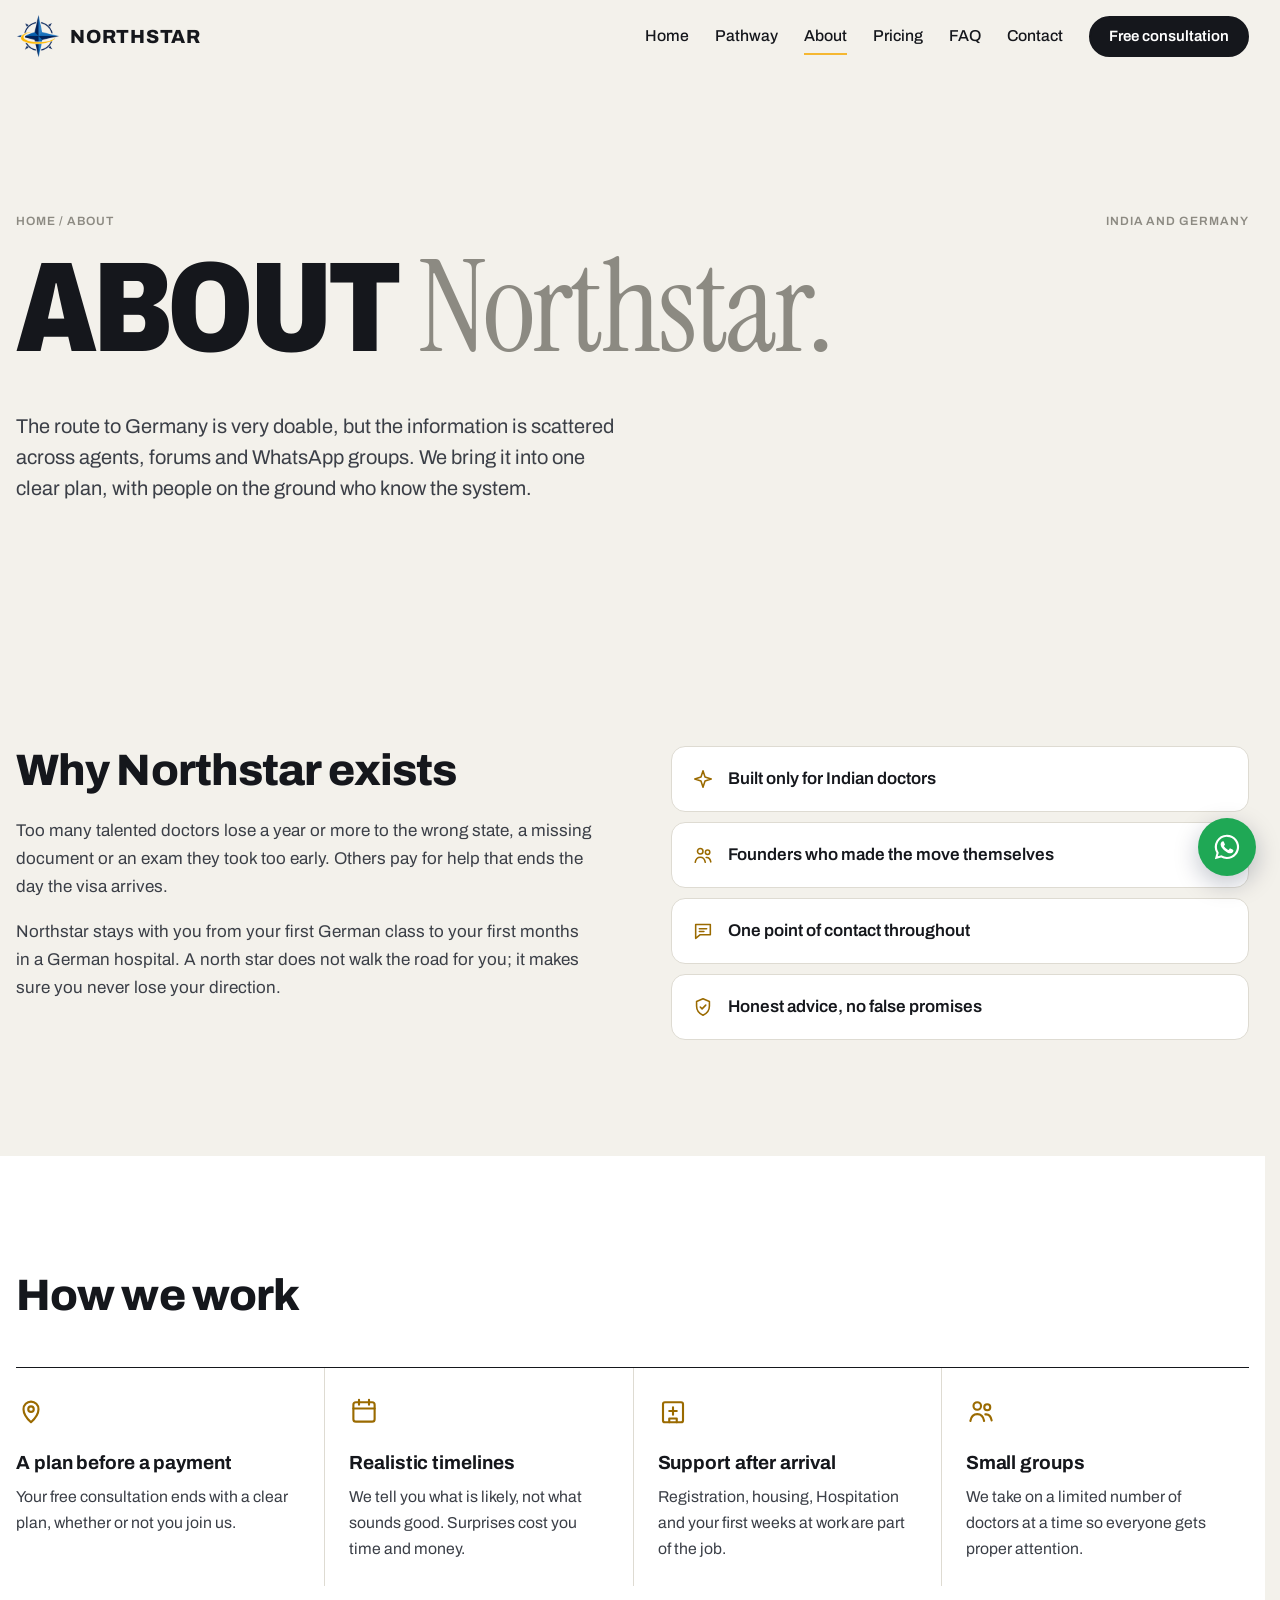
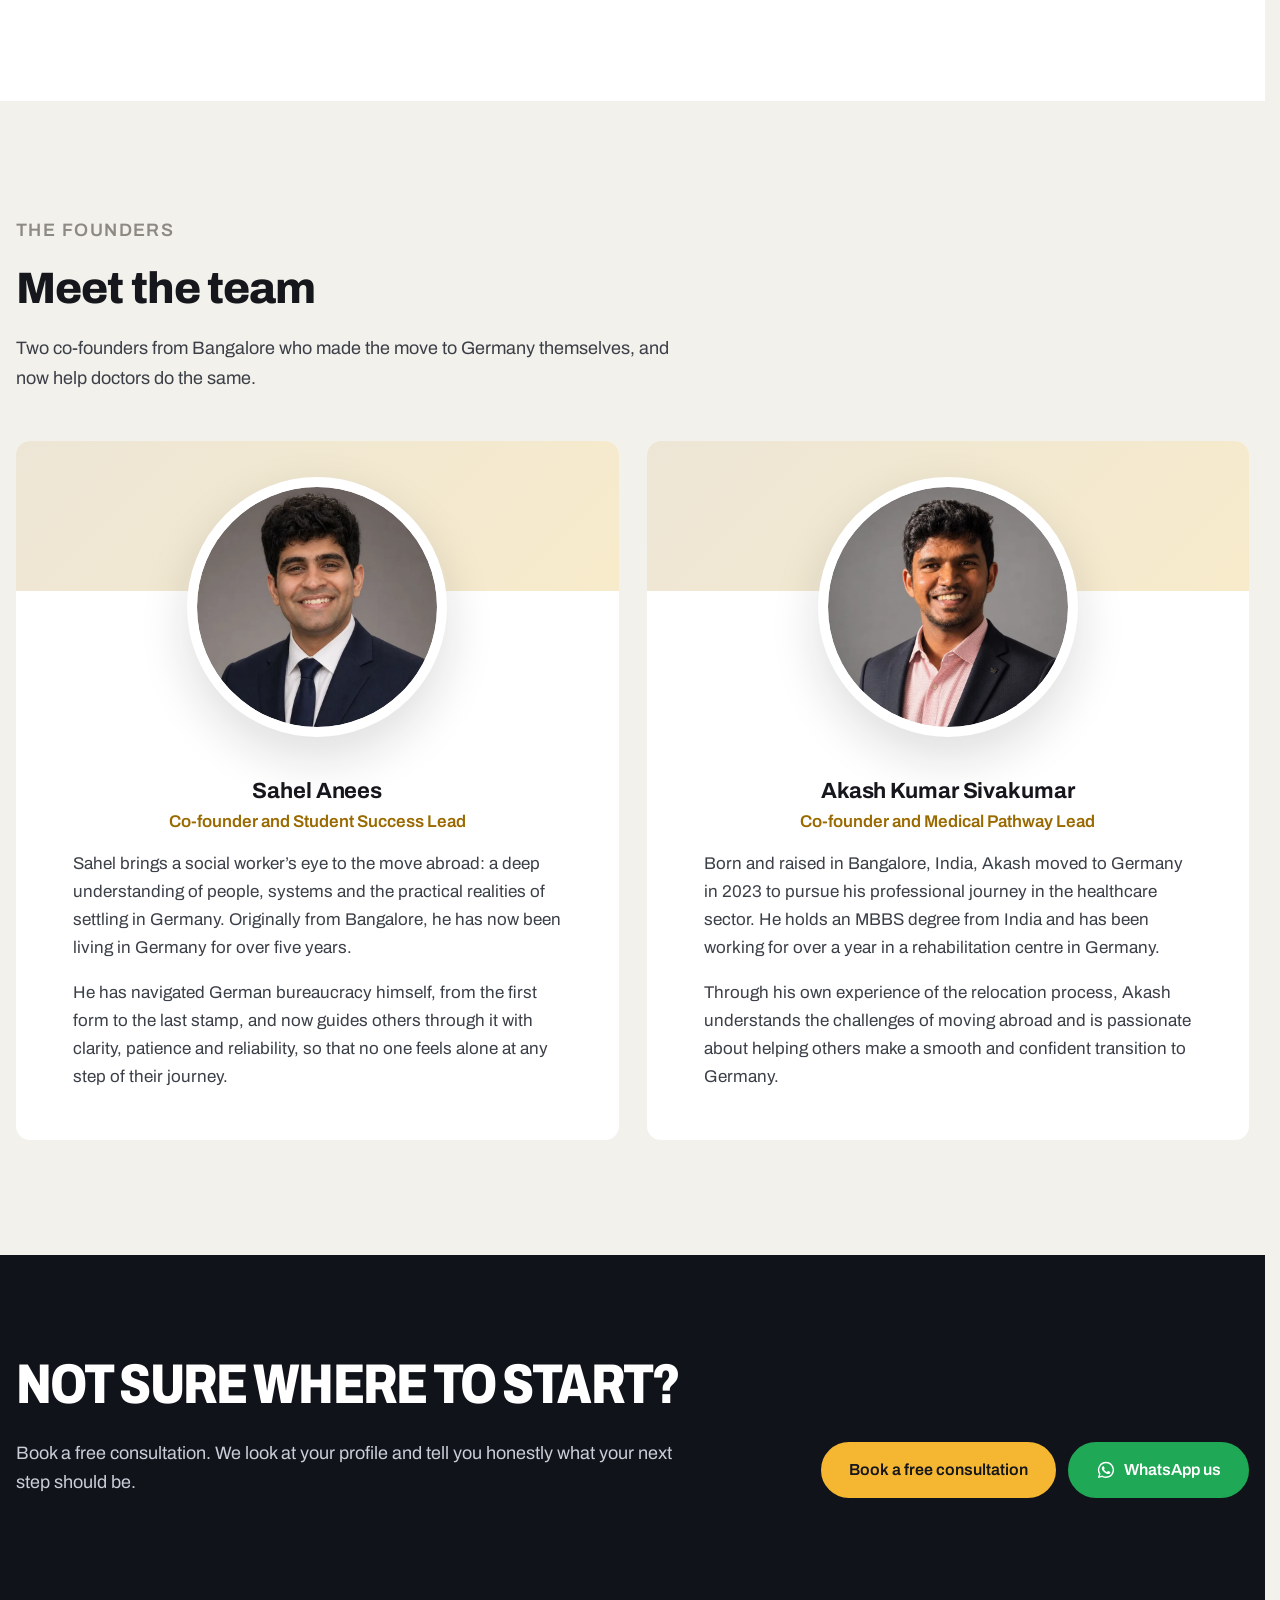
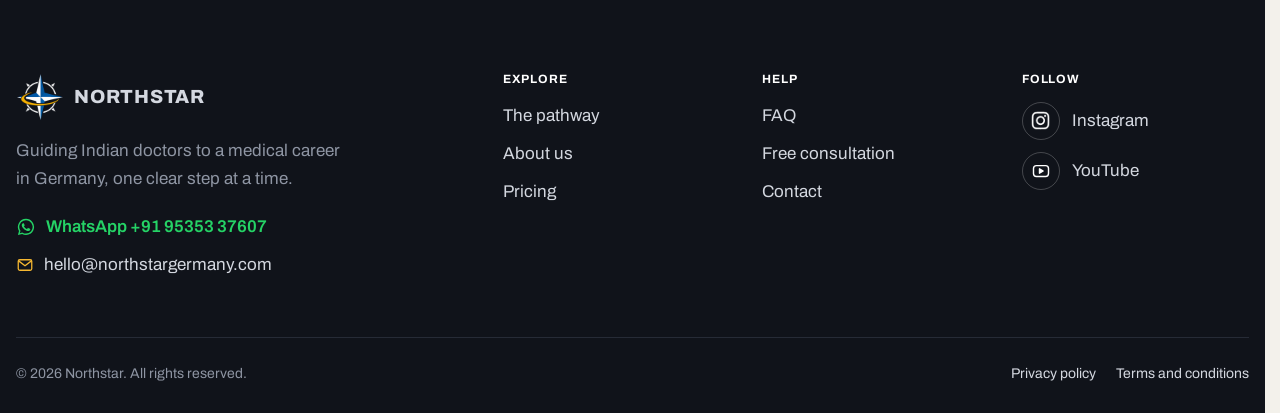
==== commit 43a3d37b: "Return to the original design - Beige paper background, near black headlines and buttons, gold accen" ====
--- a/about.html
+++ b/about.html
@@ -12,14 +12,12 @@
   <link rel="icon" href="assets/favicon.ico" sizes="any">
   <link rel="icon" href="assets/favicon-32.png" type="image/png" sizes="32x32">
   <link rel="apple-touch-icon" href="assets/apple-touch-icon.png">
-  <meta name="theme-color" content="#FBF9FE">
+  <meta name="theme-color" content="#F3F1EB">
   <link rel="preconnect" href="https://fonts.googleapis.com">
   <link rel="preconnect" href="https://fonts.gstatic.com" crossorigin>
   <link href="https://fonts.googleapis.com/css2?family=Archivo:wdth,wght@75..100,400..900&family=Instrument+Serif:ital@0;1&display=swap" rel="stylesheet">
   <link rel="stylesheet" href="css/style.css">
 </head><body>
-<div class="bg-aurora" aria-hidden="true"><span></span><span></span><span></span></div>
-<div class="scroll-progress" aria-hidden="true"></div>
 <a class="skip-link" href="#main">Skip to content</a>
 
 <header class="site-header">
@@ -121,7 +119,7 @@
 <footer class="site-footer">
   <div class="container footer-grid">
     <div class="footer-brand">
-      <a href="index.html" class="logo"><img src="assets/logo-mark-128.png" alt="" width="48" height="48"><span>Northstar</span></a>
+      <a href="index.html" class="logo logo-light"><img src="assets/logo-mark-light.png" alt="" width="48" height="48"><span>Northstar</span></a>
       <p>Guiding Indian doctors to a medical career in Germany, one clear step at a time.</p>
       <a class="footer-contact footer-wa" href="https://wa.me/919535337607"><svg viewBox="0 0 24 24" aria-hidden="true" class="wa-icon"><path fill="currentColor" d="M12 2.2a9.7 9.7 0 0 0-8.4 14.6L2.3 21.7l5-1.3A9.7 9.7 0 1 0 12 2.2zm0 17.7a8 8 0 0 1-4.1-1.1l-.3-.2-3 .8.8-2.9-.2-.3A8 8 0 1 1 12 19.9zm4.4-6c-.2-.1-1.4-.7-1.7-.8s-.4-.1-.5.1-.6.8-.8 1-.3.2-.5.1a6.6 6.6 0 0 1-3.3-2.9c-.2-.4.2-.4.7-1.3.1-.2 0-.3 0-.4l-.8-1.8c-.2-.5-.4-.4-.5-.4h-.5a.9.9 0 0 0-.7.3 2.8 2.8 0 0 0-.9 2.1 4.9 4.9 0 0 0 1 2.6 11.2 11.2 0 0 0 4.3 3.8c1.6.7 2.2.7 3 .6a2.6 2.6 0 0 0 1.7-1.2 2.1 2.1 0 0 0 .2-1.2c-.1-.1-.3-.2-.5-.3z"/></svg> WhatsApp +91 95353 37607</a>
       <a class="footer-contact" href="mailto:hello@northstargermany.com"><svg class="icon" viewBox="0 0 24 24" fill="none" stroke="currentColor" stroke-width="1.7" stroke-linecap="round" stroke-linejoin="round" aria-hidden="true"><rect x="3" y="5" width="18" height="14" rx="2"/><path d="M3.5 6.5L12 13l8.5-6.5"/></svg> hello@northstargermany.com</a>
--- a/css/style.css
+++ b/css/style.css
@@ -5,43 +5,24 @@
    ========================================================= */
 
 /* ---------- 1. Design tokens: change colours and fonts here ---------- */
-/* Clinical glass theme: medical teal and sky blue on a very light, airy base,
-   with frosted, slightly transparent cards. */
 :root {
-  /* Light purple theme */
-  --paper:   #FBF9FE;   /* lavender white page background */
+  --paper:   #F3F1EB;   /* page background */
   --white:   #FFFFFF;
-  --ink:     #2E1F4F;   /* deep purple: headings */
-  --text:    #5A5470;   /* body text */
-  --muted:   #9A93AE;   /* captions */
-  --line:    rgba(46, 31, 79, .10);
-  --teal:    #7C5CD6;   /* (name kept for compatibility) purple: main colour */
-  --teal-d:  #5B3FB0;   /* deep purple for links and icons */
-  --sky:     #A78BFA;   /* light purple: second colour */
-  --gold:    #A78BFA;   /* (name kept) highlight: light purple */
-  --gold-d:  #6D4FC4;   /* readable purple for small labels */
-  --mint:    #EFE8FF;   /* (name kept) soft lilac tint */
-  --action:  #6D4FC4;
-  --accent:  #6D4FC4;   /* icons and small highlights */
-  --tint:    #EFE8FF;   /* selected answers */
-  --star:    #A78BFA;   /* underlines, focus, small badges */
-  --night:   #2E1F4F;
-  --sky-2:   #F3EEFF;
-
-  /* glass */
-  --glass:        rgba(255, 255, 255, .58);
-  --glass-strong: rgba(255, 255, 255, .78);
-  --glass-edge:   rgba(255, 255, 255, .9);
-  --glass-blur:   saturate(150%) blur(18px);
-  --shadow-soft:  0 10px 40px rgba(76, 46, 140, .08), 0 2px 6px rgba(76, 46, 140, .04);
-  --grad:         linear-gradient(135deg, #6D4FC4 0%, #8B6FE0 55%, #A78BFA 100%);
-  --grad-gold:    linear-gradient(135deg, #7C5CD6 0%, #9B7FEA 55%, #B9A2FC 100%);
+  --ink:     #15171C;   /* headings and main text */
+  --text:    #3B3F47;   /* body text */
+  --muted:   #8C8A82;   /* faded serif words, captions */
+  --line:    #DEDBD2;   /* borders */
+  --action:  #15171C;   /* main buttons: ink black */
+  --accent:  #9A6A00;   /* deep gold for icons and small highlights (readable on paper) */
+  --tint:    #F7EBCB;   /* soft gold background for selected answers */
+  --star:    #F5B731;   /* the north star, used sparingly */
+  --night:   #10131A;   /* dark sections */
 
   --sans:  "Archivo", system-ui, sans-serif;
   --serif: "Instrument Serif", Georgia, serif;
 
   --max: 1240px;
-  --r: 18px;
+  --r: 14px;
 }
 
 /* ---------- 2. Base ---------- */
@@ -119,7 +100,7 @@
 /* ---------- 5. Header and navigation ---------- */
 .site-header {
   position: sticky; top: 0; z-index: 60;
-  background: rgba(251, 249, 254, .92);
+  background: rgba(243, 241, 235, .9);
   backdrop-filter: blur(10px); -webkit-backdrop-filter: blur(10px);
   border-bottom: 1px solid transparent;
   transition: border-color .2s;
@@ -411,7 +392,7 @@
 :root { --wa: #25D366; --wa-d: #1FA855; }
 .footer-wa, .site-footer a.footer-wa { color: var(--wa); font-weight: 600; }
 .footer-wa .wa-icon { width: 20px; height: 20px; color: var(--wa); }
-.site-footer a.footer-wa:hover { color: #178a45; }
+.site-footer a.footer-wa:hover { color: #5BE38C; }
 .contact-wa strong, .contact-wa span { color: #0E7A3E; }  /* darker green so the text stays readable on white */
 .footer-bottom { display: flex; justify-content: space-between; flex-wrap: wrap; gap: 12px; border-top: 1px solid #262B36; margin-top: 48px; padding-top: 24px; font-size: .875rem; }
 .footer-bottom p { margin: 0; }
@@ -499,7 +480,7 @@
     display: flex; gap: 10px;
     position: fixed; left: 0; right: 0; bottom: 0; z-index: 55;
     padding: 10px 16px calc(10px + env(safe-area-inset-bottom));
-    background: rgba(251, 249, 254, .96); backdrop-filter: blur(10px); -webkit-backdrop-filter: blur(10px);
+    background: rgba(243, 241, 235, .96); backdrop-filter: blur(10px); -webkit-backdrop-filter: blur(10px);
     border-top: 1px solid var(--line);
   }
   .mobile-bar .btn { flex: 1; padding: 14px 12px; font-size: .9375rem; }
@@ -617,265 +598,43 @@
 }
 
 /* =========================================================
-   26. CLINICAL GLASS THEME
+   27. ADDITIONS IN THE ORIGINAL STYLE
+   Founder cards, testimonials and the About header photo.
    ========================================================= */
-body { background: var(--paper); }
-a { text-decoration-color: rgba(167, 139, 250, .55); }
-
-/* Animated background: three soft colour clouds drifting behind everything */
-.bg-aurora { position: fixed; inset: 0; z-index: -1; overflow: hidden; pointer-events: none; background: linear-gradient(180deg, #FCFBFF 0%, #F4EFFD 100%); }
-.bg-aurora span { position: absolute; border-radius: 50%; opacity: .55; will-change: transform; }
-.bg-aurora span:nth-child(1) { width: 60vmax; height: 60vmax; left: -18vmax; top: -22vmax; background: radial-gradient(circle, rgba(167, 139, 250, .20), rgba(167, 139, 250, 0) 65%); animation: drift-a 26s ease-in-out infinite alternate; }
-.bg-aurora span:nth-child(2) { width: 55vmax; height: 55vmax; right: -20vmax; top: 10vh; background: radial-gradient(circle, rgba(139, 111, 224, .14), rgba(139, 111, 224, 0) 65%); animation: drift-b 32s ease-in-out infinite alternate; }
-.bg-aurora span:nth-child(3) { width: 45vmax; height: 45vmax; left: 25vw; bottom: -25vmax; background: radial-gradient(circle, rgba(216, 180, 254, .28), rgba(216, 180, 254, 0) 65%); animation: drift-c 28s ease-in-out infinite alternate; }
-@keyframes drift-a { to { transform: translate(14vw, 18vh) scale(1.15); } }
-@keyframes drift-b { to { transform: translate(-16vw, 22vh) scale(.9); } }
-@keyframes drift-c { to { transform: translate(-12vw, -20vh) scale(1.2); } }
-
-/* Scroll progress line under the header */
-.scroll-progress { position: fixed; top: 0; left: 0; right: 0; height: 3px; z-index: 90; background: var(--grad-gold); transform-origin: left; transform: scaleX(0); }
-
-/* Header, mobile bar and phone menu become frosted glass */
-.site-header { background: rgba(255, 255, 255, .55); backdrop-filter: var(--glass-blur); -webkit-backdrop-filter: var(--glass-blur); }
-.site-header.scrolled { border-bottom-color: var(--glass-edge); box-shadow: 0 6px 24px rgba(76, 46, 140, .06); }
-.nav-toggle { background: var(--glass-strong); border-color: var(--glass-edge); }
-.mobile-bar { background: rgba(255, 255, 255, .7) !important; border-top-color: var(--glass-edge) !important; backdrop-filter: var(--glass-blur) !important; }
-@media (max-width: 900px) {
-  .site-nav { background: rgba(251, 249, 254, .86); backdrop-filter: var(--glass-blur); -webkit-backdrop-filter: var(--glass-blur); }
-  .site-nav a[aria-current="page"] { color: var(--teal-d); }
-}
-
-/* Headlines: navy bold words, serif words in a teal to blue gradient */
-.mega-serif, .statement-text .s, .photo-band-quote em {
-  background: var(--grad-gold); -webkit-background-clip: text; background-clip: text; color: transparent;
-}
-.photo-band-quote em { background: linear-gradient(135deg, #F1E9FF, #C9B6FF); -webkit-background-clip: text; background-clip: text; }
-.label, .label-row { color: var(--gold-d); }
-
-/* Buttons: teal gradient with a light sweep on hover */
-.btn, .btn-signal {
-  position: relative; overflow: hidden; isolation: isolate;
-  background: var(--grad); border-color: transparent; color: #fff;
-  box-shadow: 0 8px 22px rgba(109, 79, 196, .22);
-}
-.btn::after {
-  content: ""; position: absolute; inset: 0; z-index: -1;
-  background: linear-gradient(110deg, transparent 30%, rgba(255,255,255,.45) 50%, transparent 70%);
-  transform: translateX(-120%); transition: transform .7s var(--ease, ease);
-}
-.btn:hover::after { transform: translateX(120%); }
-.btn:hover, .btn-signal:hover { background: var(--grad); border-color: transparent; color: #fff; box-shadow: 0 12px 30px rgba(109, 79, 196, .3); }
-.btn-ghost { background: var(--glass-strong); color: var(--ink); border-color: var(--glass-edge); box-shadow: var(--shadow-soft); backdrop-filter: var(--glass-blur); }
-.btn-ghost:hover { background: #fff; color: var(--ink); border-color: #fff; }
-.btn-wa, .btn-wa:hover { background: #1FA855; border-color: #1FA855; color: #fff; box-shadow: 0 8px 22px rgba(31, 168, 85, .25); }
-
-/* Frosted glass cards */
-.glass, .reason, .service, .quote, .table-card, .price-card, .form, .side-card, .person,
-.selfcheck, .gl-item, .stage, .pill-list li, .facts-grid, .extra-box, .faq-group, .inc-list li {
-  background: var(--glass);
-  border: 1px solid var(--glass-edge);
-  border-radius: var(--r);
-  box-shadow: var(--shadow-soft);
-  backdrop-filter: var(--glass-blur); -webkit-backdrop-filter: var(--glass-blur);
-}
-.section-mist { background: rgba(255, 255, 255, .35); }
-.section-mist .table-card { background: var(--glass-strong); }
-
-/* Cursor glow inside cards (position set by script) */
-.glow { position: relative; }
-.glow::before {
-  content: ""; position: absolute; inset: 0; border-radius: inherit; pointer-events: none; opacity: 0;
-  background: radial-gradient(260px circle at var(--mx, 50%) var(--my, 50%), rgba(167, 139, 250, .14), transparent 60%);
-  transition: opacity .3s;
-}
-.glow:hover::before { opacity: 1; }
-
-/* Facts strip as one glass panel */
-.facts { border: 0; padding: 8px 0 0; }
-.facts-grid { padding: 0 8px; }
-.fact { padding: 28px 24px; }
-.fact + .fact { border-left-color: var(--line); }
-.fact-num { background: var(--grad); -webkit-background-clip: text; background-clip: text; color: transparent; }
-
-/* Reasons and services as cards */
-.reasons { gap: 18px; border-top: 0; }
-.reason, .reason + .reason { padding: 26px 22px; border-left: 1px solid var(--glass-edge); }
-.reason .icon, .service .icon, .inc-list .icon {
-  width: 46px; height: 46px; padding: 11px; border-radius: 14px;
-  color: var(--teal-d); background: linear-gradient(135deg, rgba(167,139,250,.18), rgba(216,180,254,.14));
-}
-.services { gap: 14px; }
-.service { padding: 18px 20px; border-bottom: 1px solid var(--glass-edge); align-items: flex-start; }
-.inc-list { gap: 14px; }
-.inc-list li { padding: 18px 20px; border-bottom: 1px solid var(--glass-edge); }
-
-/* Quotes */
-.quote { padding: 28px; border-top: 1px solid var(--glass-edge); }
-.avatar-sm { background: var(--grad); color: #fff; }
-
-/* Six steps: the line fills with colour as it scrolls into view */
-.line::before { background: rgba(76, 46, 140, .12); }
-.line::after { content: ""; position: absolute; left: 21px; top: 22px; width: 2px; height: 0; background: var(--grad-gold); transition: height 1.6s var(--ease, ease) .2s, width 1.6s var(--ease, ease) .2s; }
-.line.drawn::after { height: calc(100% - 44px); }
-.stop::before { background: var(--glass-strong); border-color: rgba(167, 139, 250, .5); color: var(--teal-d); backdrop-filter: var(--glass-blur); transition: background .4s, color .4s, border-color .4s; }
-.line.drawn .stop::before { border-color: var(--gold); }
-.stop:last-child::before { background: var(--grad); border-color: transparent; color: #fff; }
-@media (min-width: 980px) {
-  .line::after { left: 22px; top: 21px; height: 2px; width: 0; }
-  .line.drawn::after { height: 2px; width: calc(100% - 44px); }
-}
-
-/* Pathway stages */
-.stage { padding: 32px; margin-bottom: 16px; border-top: 1px solid var(--glass-edge); }
-.stage:last-child { border-bottom: 1px solid var(--glass-edge); }
-.stage-num span { background: var(--grad); -webkit-background-clip: text; background-clip: text; color: transparent; }
-.ticks li { background: var(--glass-strong); border-color: var(--glass-edge); }
-
-/* Glossary */
-.glossary { border-top: 0; display: grid; gap: 16px; }
-.gl-item { padding: 28px 32px; border-bottom: 1px solid var(--glass-edge); }
-.gl-abbr { background: var(--mint); color: var(--teal-d); }
-.gl-more summary { border-bottom-color: var(--gold); }
-.gl-parts li { background: var(--glass-strong); border-color: var(--glass-edge); }
-.gl-note { background: var(--mint); border-left-color: var(--gold); }
-
-/* Pricing */
-.price-card { border-top: 4px solid var(--gold); background: var(--glass-strong); color: var(--text); }
-.price-label { color: var(--teal-d); }
-.price-big { background: var(--grad); -webkit-background-clip: text; background-clip: text; color: transparent; }
-.price-card .muted { color: var(--muted); }
-.price-points .icon { color: var(--teal-d); }
-.extra-box { border-left: 4px solid var(--gold); }
-.extra-note { background: var(--mint); color: var(--teal-d); }
-
-/* FAQ */
-.faq-group { padding: 24px 28px; }
-.faq details:first-child { border-top-color: var(--line); }
-.faq summary::after { color: var(--teal-d); }
-.faq-nav a:hover { background: var(--glass-strong); }
-
-/* Forms */
-.form input, .form select, .form textarea { background: rgba(255, 255, 255, .7); border-color: rgba(76, 46, 140, .12); }
-.form input:focus, .form textarea:focus { border-color: var(--gold); box-shadow: 0 0 0 4px rgba(167, 139, 250, .18); }
-.choice { background: rgba(255, 255, 255, .65); border-color: rgba(76, 46, 140, .12); }
-.choice:has(input:checked) { border-color: var(--teal-d); background: var(--mint); }
-.choice:has(input:checked) .key { background: var(--grad); border-color: transparent; color: #fff; }
-.next-steps li > span { background: var(--grad); }
-.check-row { background: rgba(255, 255, 255, .7); border-color: rgba(76, 46, 140, .1); }
-.check-row:has(input:checked) { border-color: var(--teal-d); background: var(--mint); }
-.meter span { background: var(--grad-gold); }
-
-/* About */
-.pill-list li { border: 1px solid var(--glass-edge); }
-.avatar { background: var(--mint); color: var(--teal-d); }
-.role { color: var(--teal-d); }
-
-/* Call to action band and footer: light glass */
-.cta-band { background: transparent; color: var(--text); }
-.cta-band-inner { background: var(--glass); border: 1px solid var(--glass-edge); border-radius: calc(var(--r) + 8px); box-shadow: var(--shadow-soft); backdrop-filter: var(--glass-blur); -webkit-backdrop-filter: var(--glass-blur); padding: clamp(28px, 5vw, 56px); }
-.cta-band h2 { color: var(--ink); }
-.site-footer { background: rgba(255, 255, 255, .5); color: var(--text); border-top: 1px solid var(--glass-edge); backdrop-filter: var(--glass-blur); -webkit-backdrop-filter: var(--glass-blur); }
-.site-footer h4, .site-footer a, .site-footer .logo { color: var(--ink); }
-.site-footer a:hover { color: var(--gold-d); }
-.footer-contact .icon { color: var(--teal-d); }
-.footer-bottom { border-top-color: var(--line); color: var(--muted); }
-.footer-wa, .site-footer a.footer-wa { color: #0E7A3E; }
-.footer-wa .wa-icon { color: #1FA855; }
-.social-icon { background: var(--glass-strong); border-color: var(--glass-edge); color: var(--ink); }
-.site-footer a.social:hover .social-icon { background: var(--grad); border-color: transparent; color: #fff; }
-
-/* Photos: rounded, soft teal tone, gentle zoom on hover */
-.hero-photo, .wide-photo, .salary-photo { border-radius: var(--r); overflow: hidden; box-shadow: 0 24px 60px rgba(76, 46, 140, .14); }
-.hero-photo img, .salary-photo img { filter: saturate(.9) contrast(1.02); }
-.photo-band { background: var(--night); }
-.photo-band > img { opacity: .92; }
-.photo-band::after { background: linear-gradient(180deg, rgba(76, 46, 140, 0) 45%, rgba(76, 46, 140, .62)); }
-.salary-photo img, .wide-photo img { transition: transform 1.2s var(--ease, ease); }
-.salary-photo:hover img { transform: scale(1.04); }
-
-/* Hero heartbeat line */
-.hero { position: relative; }
-/* Heartbeat line: its own thin strip under the headline, never behind the letters */
-.ecg { display: block; position: static; width: 100%; height: clamp(44px, 7vw, 84px); margin: clamp(-4px, -0.5vw, 0px) 0 clamp(8px, 1.5vw, 18px); pointer-events: none; opacity: .7; }
-.ecg .ecg-base { fill: none; stroke: rgba(76, 46, 140, .06); stroke-width: 1.5; vector-effect: non-scaling-stroke; }
-.ecg .ecg-pulse {
-  fill: none; stroke: url(#ecgGrad); stroke-width: 2.5; stroke-linecap: round; stroke-linejoin: round; vector-effect: non-scaling-stroke;
-  stroke-dasharray: 260 2400; stroke-dashoffset: 260; opacity: .55; filter: drop-shadow(0 0 4px rgba(167, 139, 250, .35));
-  animation: ecg-run 3.6s linear infinite;
-}
-@keyframes ecg-run { to { stroke-dashoffset: -2400; } }
-.pulse-dot { display: inline-block; width: 8px; height: 8px; border-radius: 50%; background: var(--gold); margin-right: 8px; box-shadow: 0 0 0 0 rgba(167, 139, 250, .5); animation: pulse 1.8s ease-out infinite; vertical-align: middle; }
-@keyframes pulse { 70% { box-shadow: 0 0 0 10px rgba(167, 139, 250, 0); } 100% { box-shadow: 0 0 0 0 rgba(167, 139, 250, 0); } }
-
-/* Reveal with a soft blur, so sections arrive like they come into focus */
-.reveal { filter: blur(6px); }
-.reveal.in { filter: none; transition: opacity .8s var(--ease, ease), transform .9s var(--ease, ease), filter .8s var(--ease, ease); transition-delay: var(--d, 0s); }
-
-/* Card tilt on desktop (angles set by script) */
-@media (hover: hover) and (pointer: fine) {
-  .tilt { transform: perspective(900px) rotateX(var(--rx, 0deg)) rotateY(var(--ry, 0deg)) translateY(var(--lift, 0)); transition: transform .35s var(--ease, ease), box-shadow .35s; }
-  .tilt:hover { --lift: -4px; box-shadow: 0 18px 50px rgba(76, 46, 140, .14); }
-}
-
-@media (max-width: 760px) {
-  .fact, .fact + .fact { padding: 22px 20px; }
-  .fact + .fact { border-left: 0; border-top: 1px solid var(--line); }
-  .reasons { gap: 12px; }
-  .reason + .reason { border-top: 1px solid var(--glass-edge); }
-  .gl-item, .stage, .faq-group { padding: 22px 20px; }
-  .cta-band-inner { padding: 28px 22px; }
-}
-
-@media (prefers-reduced-motion: reduce) {
-  .bg-aurora span, .ecg .ecg-pulse, .pulse-dot { animation: none !important; }
-  .reveal { filter: none !important; }
-  .line::after { transition: none !important; }
-  .tilt { transform: none !important; }
-}
-
-/* Older browsers without frosted glass get solid light cards */
-@supports not ((backdrop-filter: blur(1px)) or (-webkit-backdrop-filter: blur(1px))) {
-  .reason, .service, .quote, .table-card, .price-card, .form, .side-card, .person, .selfcheck,
-  .gl-item, .stage, .pill-list li, .facts-grid, .extra-box, .faq-group, .inc-list li, .cta-band-inner, .site-header, .site-footer { background: rgba(255, 255, 255, .94); }
-}
-
-/* Photo caption sits on the photo as a small glass label */
-.hero-photo figcaption {
-  position: absolute; left: 14px; bottom: 14px; margin: 0;
-  padding: 6px 12px; border-radius: 999px;
-  background: rgba(255, 255, 255, .7); color: var(--teal-d);
-  backdrop-filter: var(--glass-blur); -webkit-backdrop-filter: var(--glass-blur);
-}
-
-/* Founder cards: large round portrait over a light blue band */
+
+/* Founder cards: large round portrait over a soft band */
 .team { grid-template-columns: repeat(2, 1fr); gap: 28px; align-items: stretch; }
-.person { display: flex; flex-direction: column; align-items: center; text-align: center; padding: 0 0 32px; overflow: hidden; }
-.person::after {
+.person { position: relative; display: flex; flex-direction: column; align-items: center; text-align: center; padding: 0 0 32px; overflow: hidden; background: var(--white); border-radius: var(--r); }
+.person::before {
   content: ""; position: absolute; left: 0; right: 0; top: 0; height: 150px; z-index: 0;
-  background: linear-gradient(135deg, #E6DAFF 0%, #F3EEFF 55%, #E0D2FB 100%);
+  background: linear-gradient(135deg, #EDE6D6 0%, #F7EBCB 100%);
 }
 .person-photo {
   position: relative; z-index: 1; display: block;
   width: clamp(200px, 22vw, 260px); height: clamp(200px, 22vw, 260px);
   margin-top: 36px; border-radius: 50%; overflow: hidden;
-  padding: 0; border: 10px solid #fff; background: #fff;
-  box-shadow: 0 20px 50px rgba(76, 46, 140, .16);
-}
-.person-photo img { width: 100%; height: 100%; border-radius: 50%; object-fit: cover; object-position: 50% 30%; border: 0; transition: transform .8s var(--ease, ease); }
+  border: 10px solid #fff; background: #fff; box-shadow: 0 20px 50px rgba(21, 23, 28, .14);
+}
+.person-photo img { width: 100%; height: 100%; border-radius: 50%; object-fit: cover; object-position: 50% 30%; transition: transform .8s var(--ease, ease); }
 .person:hover .person-photo img { transform: scale(1.04); }
 .person > div { position: relative; z-index: 1; padding: 22px clamp(20px, 3vw, 36px) 0; max-width: 56ch; }
 .person h3 { font-size: 1.375rem; margin-bottom: 4px; }
 .person .role { margin-bottom: 14px; }
 .person p:not(.role) { text-align: left; }
-@media (max-width: 900px) {
-  .team { grid-template-columns: 1fr; }
-}
+@media (max-width: 900px) { .team { grid-template-columns: 1fr; } }
 @media (max-width: 760px) {
-  .person::after { height: 120px; }
+  .person::before { height: 120px; }
   .person-photo { width: 200px; height: 200px; margin-top: 28px; border-width: 8px; }
 }
 
-/* Page header with a background photo (About page) */
+/* Testimonials: up to three side by side, with a gold quote mark */
+.quotes { grid-template-columns: repeat(auto-fit, minmax(min(100%, 340px), 1fr)); gap: 32px; }
+.quote { position: relative; }
+.quote::after { content: "C"; position: absolute; top: 14px; right: 4px; font: 400 5rem/1 var(--serif); color: var(--star); opacity: .6; }
+.quote blockquote { font-size: clamp(1.125rem, 1.6vw, 1.3125rem); line-height: 1.45; padding-right: 36px; }
+.quote figcaption strong { color: var(--ink); font-size: 1rem; }
+
+/* About page header with a background photo */
 .page-hero.has-bg { position: relative; overflow: hidden; min-height: clamp(460px, 62vh, 640px); display: flex; align-items: center; }
 .page-hero.has-bg > .container { position: relative; z-index: 1; }
 .page-hero-bg { position: absolute; inset: 0; z-index: 0; }
@@ -883,23 +642,12 @@
 .page-hero-bg::after {
   content: ""; position: absolute; inset: 0;
   background:
-    linear-gradient(90deg, rgba(251, 249, 254, .96) 0%, rgba(251, 249, 254, .88) 38%, rgba(251, 249, 254, .45) 70%, rgba(251, 249, 254, .2) 100%),
-    linear-gradient(180deg, rgba(251, 249, 254, 0) 70%, rgba(251, 249, 254, 1) 100%);
+    linear-gradient(90deg, rgba(243, 241, 235, .96) 0%, rgba(243, 241, 235, .88) 38%, rgba(243, 241, 235, .45) 70%, rgba(243, 241, 235, .2) 100%),
+    linear-gradient(180deg, rgba(243, 241, 235, 0) 70%, rgba(243, 241, 235, 1) 100%);
 }
 @keyframes slow-zoom { from { transform: scale(1.02); } to { transform: scale(1.12); } }
 @media (max-width: 760px) {
   .page-hero.has-bg { min-height: 0; }
-  .page-hero-bg::after { background: linear-gradient(180deg, rgba(251, 249, 254, .78) 0%, rgba(251, 249, 254, .9) 55%, rgba(251, 249, 254, 1) 100%); }
+  .page-hero-bg::after { background: linear-gradient(180deg, rgba(243, 241, 235, .8) 0%, rgba(243, 241, 235, .9) 55%, rgba(243, 241, 235, 1) 100%); }
 }
 @media (prefers-reduced-motion: reduce) { .page-hero-bg img { animation: none; } }
-
-/* Real testimonials are longer: two columns, smaller serif, opening quote mark */
-.quotes { grid-template-columns: repeat(auto-fit, minmax(min(100%, 340px), 1fr)); gap: 24px; }
-.quote { position: relative; padding: 36px 32px 28px; }
-.quote::after {
-  content: "“"; position: absolute; top: 4px; right: 22px;
-  font: 400 6rem/1 var(--serif); background: var(--grad-gold); -webkit-background-clip: text; background-clip: text; color: transparent; opacity: .45;
-}
-.quote blockquote { font-size: clamp(1.125rem, 1.6vw, 1.3125rem); line-height: 1.45; }
-.quote figcaption strong { color: var(--ink); font-size: 1rem; }
-@media (max-width: 900px) { .quotes { grid-template-columns: 1fr; } }
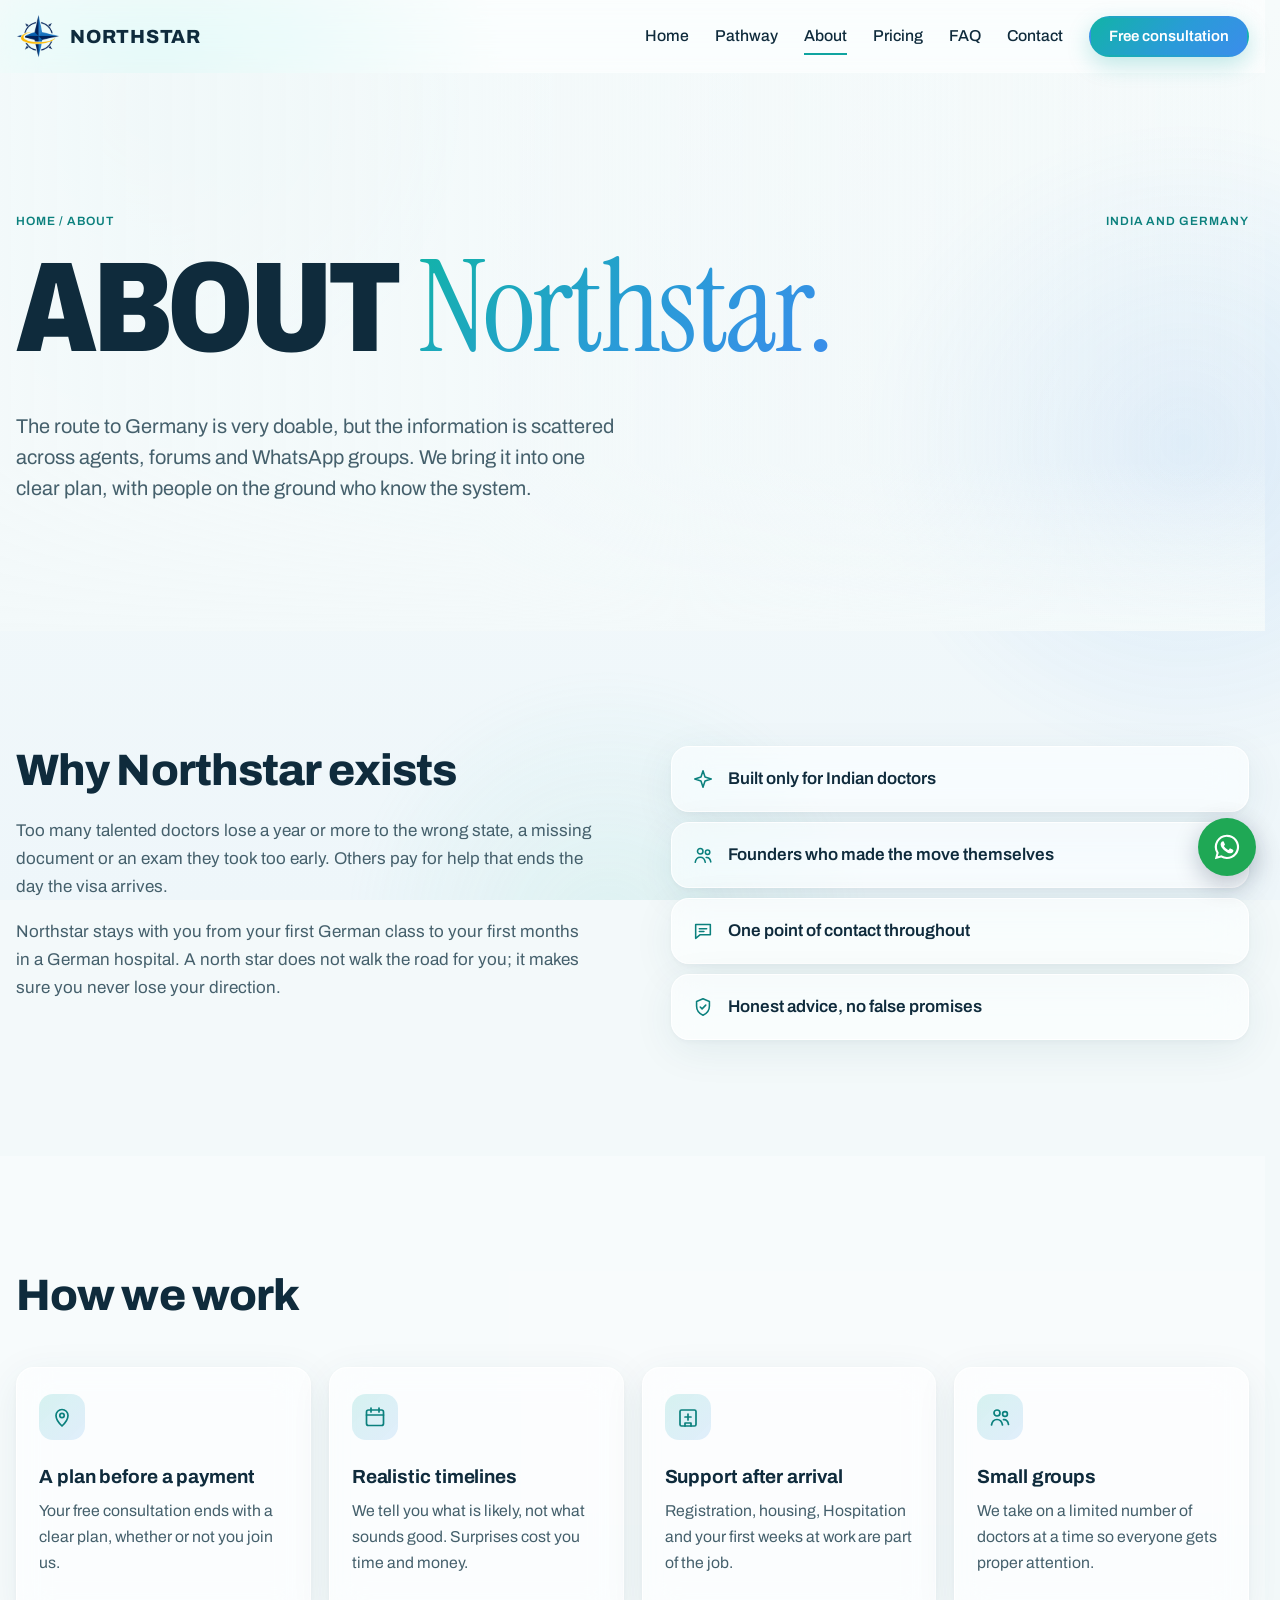
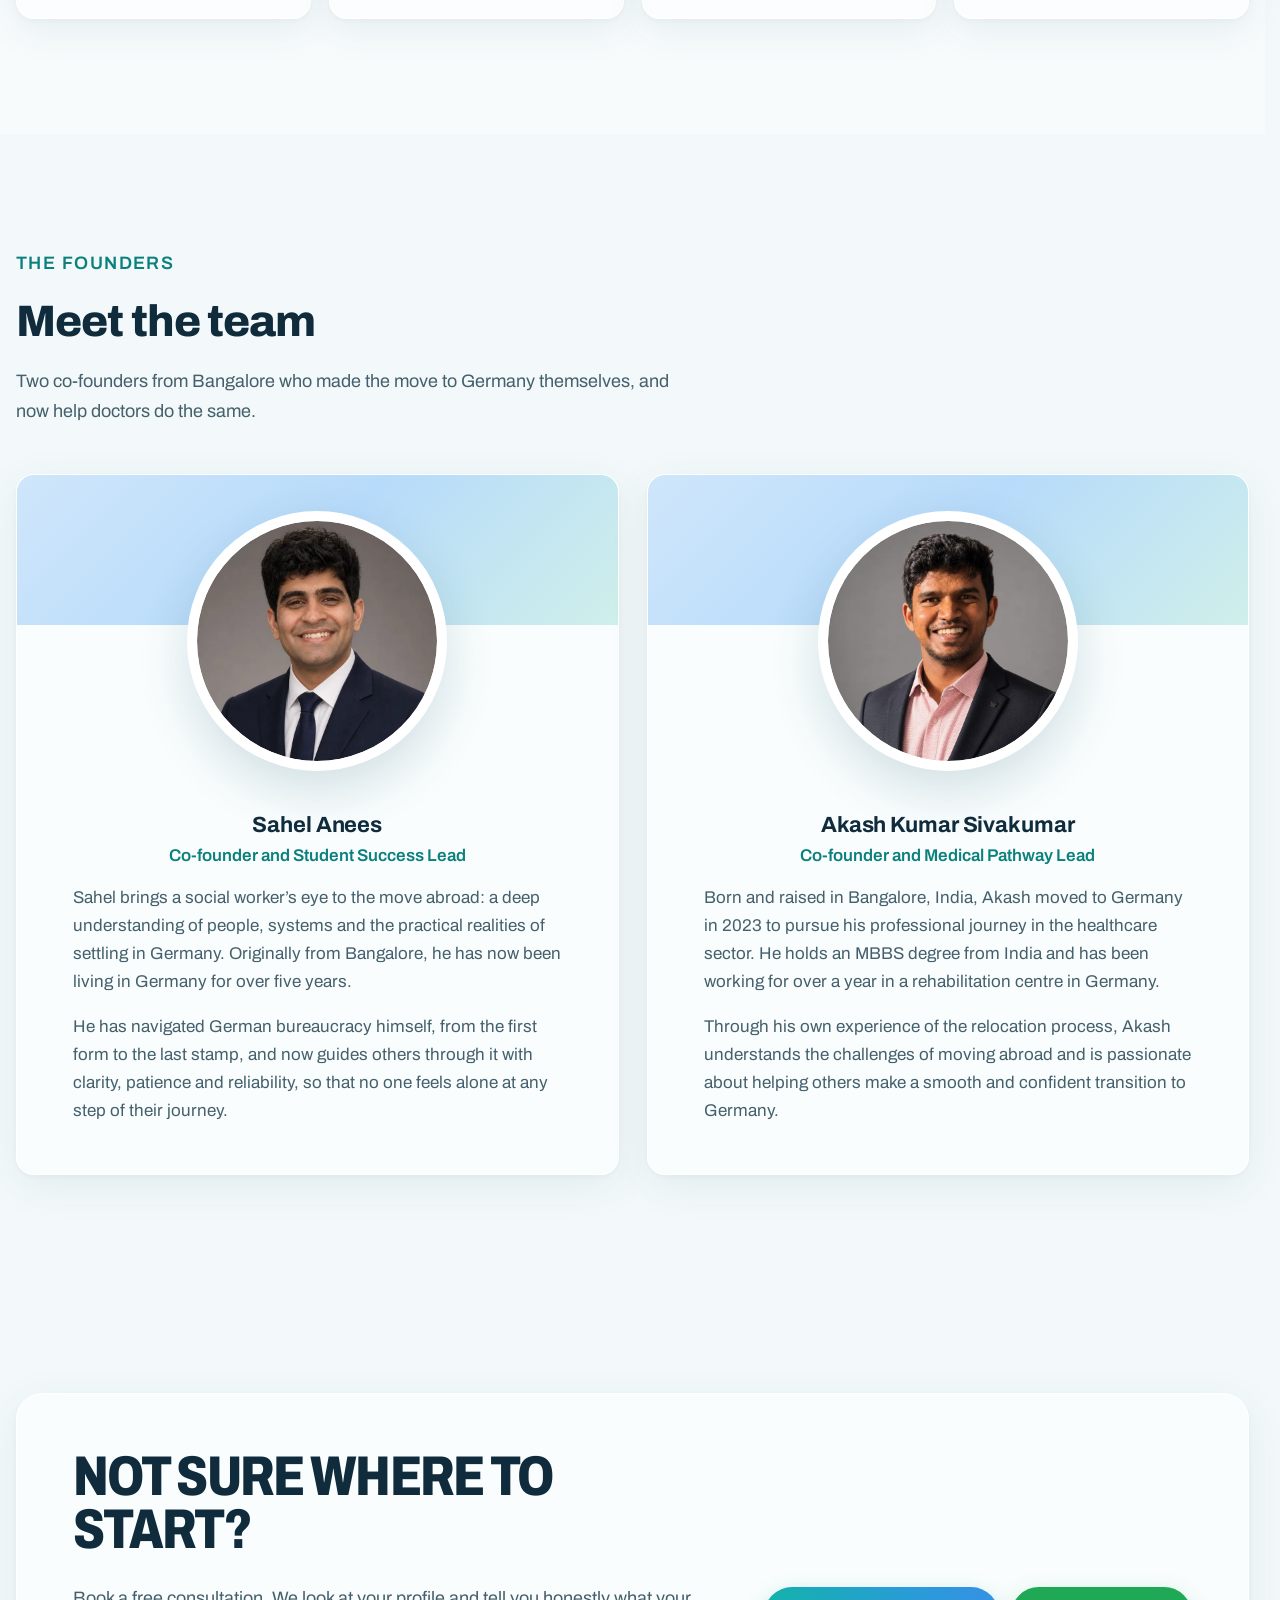
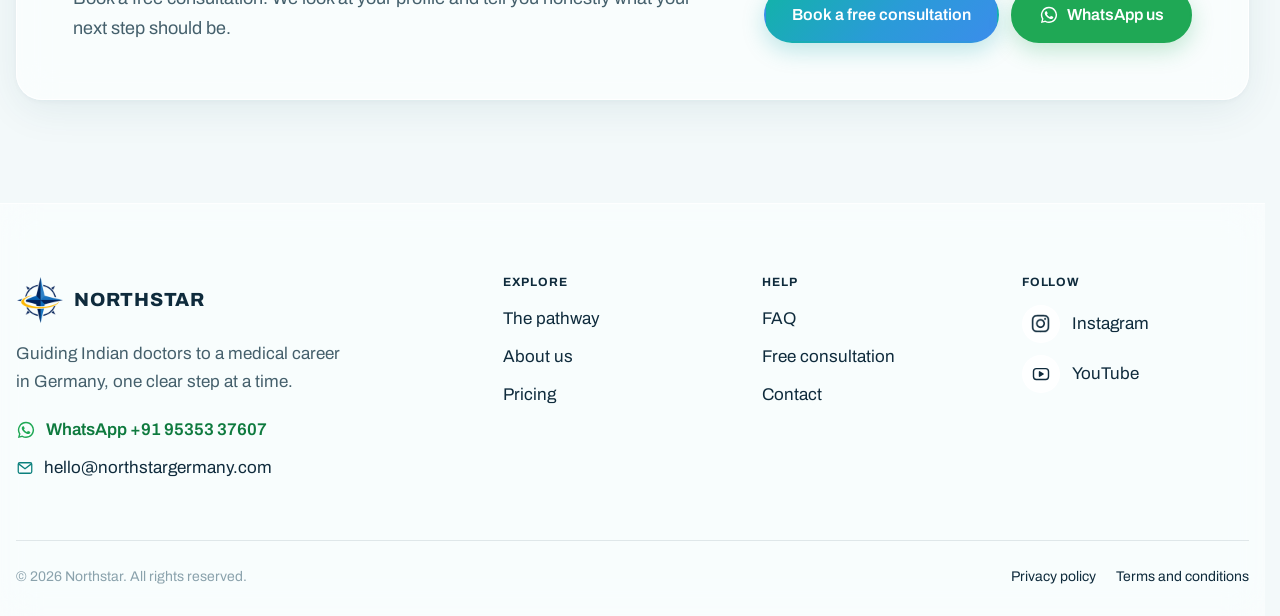
==== commit 7193b6f6: "Back to the teal and sky blue glass theme - Restores the light clinical teal and sky blue colours wi" ====
--- a/about.html
+++ b/about.html
@@ -12,12 +12,14 @@
   <link rel="icon" href="assets/favicon.ico" sizes="any">
   <link rel="icon" href="assets/favicon-32.png" type="image/png" sizes="32x32">
   <link rel="apple-touch-icon" href="assets/apple-touch-icon.png">
-  <meta name="theme-color" content="#F3F1EB">
+  <meta name="theme-color" content="#F3F9FA">
   <link rel="preconnect" href="https://fonts.googleapis.com">
   <link rel="preconnect" href="https://fonts.gstatic.com" crossorigin>
   <link href="https://fonts.googleapis.com/css2?family=Archivo:wdth,wght@75..100,400..900&family=Instrument+Serif:ital@0;1&display=swap" rel="stylesheet">
   <link rel="stylesheet" href="css/style.css">
 </head><body>
+<div class="bg-aurora" aria-hidden="true"><span></span><span></span><span></span></div>
+<div class="scroll-progress" aria-hidden="true"></div>
 <a class="skip-link" href="#main">Skip to content</a>
 
 <header class="site-header">
@@ -119,7 +121,7 @@
 <footer class="site-footer">
   <div class="container footer-grid">
     <div class="footer-brand">
-      <a href="index.html" class="logo logo-light"><img src="assets/logo-mark-light.png" alt="" width="48" height="48"><span>Northstar</span></a>
+      <a href="index.html" class="logo"><img src="assets/logo-mark-128.png" alt="" width="48" height="48"><span>Northstar</span></a>
       <p>Guiding Indian doctors to a medical career in Germany, one clear step at a time.</p>
       <a class="footer-contact footer-wa" href="https://wa.me/919535337607"><svg viewBox="0 0 24 24" aria-hidden="true" class="wa-icon"><path fill="currentColor" d="M12 2.2a9.7 9.7 0 0 0-8.4 14.6L2.3 21.7l5-1.3A9.7 9.7 0 1 0 12 2.2zm0 17.7a8 8 0 0 1-4.1-1.1l-.3-.2-3 .8.8-2.9-.2-.3A8 8 0 1 1 12 19.9zm4.4-6c-.2-.1-1.4-.7-1.7-.8s-.4-.1-.5.1-.6.8-.8 1-.3.2-.5.1a6.6 6.6 0 0 1-3.3-2.9c-.2-.4.2-.4.7-1.3.1-.2 0-.3 0-.4l-.8-1.8c-.2-.5-.4-.4-.5-.4h-.5a.9.9 0 0 0-.7.3 2.8 2.8 0 0 0-.9 2.1 4.9 4.9 0 0 0 1 2.6 11.2 11.2 0 0 0 4.3 3.8c1.6.7 2.2.7 3 .6a2.6 2.6 0 0 0 1.7-1.2 2.1 2.1 0 0 0 .2-1.2c-.1-.1-.3-.2-.5-.3z"/></svg> WhatsApp +91 95353 37607</a>
       <a class="footer-contact" href="mailto:hello@northstargermany.com"><svg class="icon" viewBox="0 0 24 24" fill="none" stroke="currentColor" stroke-width="1.7" stroke-linecap="round" stroke-linejoin="round" aria-hidden="true"><rect x="3" y="5" width="18" height="14" rx="2"/><path d="M3.5 6.5L12 13l8.5-6.5"/></svg> hello@northstargermany.com</a>
--- a/css/style.css
+++ b/css/style.css
@@ -5,24 +5,39 @@
    ========================================================= */
 
 /* ---------- 1. Design tokens: change colours and fonts here ---------- */
+/* Clinical glass theme: medical teal and sky blue on a very light, airy base,
+   with frosted, slightly transparent cards. */
 :root {
-  --paper:   #F3F1EB;   /* page background */
+  --paper:   #F3F9FA;   /* page base: clinical white with a hint of mint */
   --white:   #FFFFFF;
-  --ink:     #15171C;   /* headings and main text */
-  --text:    #3B3F47;   /* body text */
-  --muted:   #8C8A82;   /* faded serif words, captions */
-  --line:    #DEDBD2;   /* borders */
-  --action:  #15171C;   /* main buttons: ink black */
-  --accent:  #9A6A00;   /* deep gold for icons and small highlights (readable on paper) */
-  --tint:    #F7EBCB;   /* soft gold background for selected answers */
-  --star:    #F5B731;   /* the north star, used sparingly */
-  --night:   #10131A;   /* dark sections */
+  --ink:     #0F2B3C;   /* deep clinical navy for headings */
+  --text:    #45606C;   /* body text */
+  --muted:   #8AA2AC;   /* faded serif words, captions */
+  --line:    rgba(15, 43, 60, .10);
+  --teal:    #0FA4A0;   /* medical teal: main colour */
+  --teal-d:  #0B807D;   /* darker teal for text and icons */
+  --sky:     #3B8DEB;   /* clinical sky blue: second colour */
+  --mint:    #DDF4F0;   /* soft mint tint */
+  --action:  #0FA4A0;
+  --accent:  #0B807D;   /* icons and small highlights */
+  --tint:    #DDF4F0;   /* selected answers */
+  --star:    #0FA4A0;   /* highlight colour (underlines, focus, small badges) */
+  --night:   #0B2A3A;   /* only behind the large photo */
+  --sky-2:   #E7F2FB;
+
+  /* glass */
+  --glass:        rgba(255, 255, 255, .58);
+  --glass-strong: rgba(255, 255, 255, .78);
+  --glass-edge:   rgba(255, 255, 255, .85);
+  --glass-blur:   saturate(160%) blur(18px);
+  --shadow-soft:  0 10px 40px rgba(15, 75, 95, .08), 0 2px 6px rgba(15, 75, 95, .04);
+  --grad:         linear-gradient(135deg, #12B3A8 0%, #2A9BD8 55%, #3B8DEB 100%);
 
   --sans:  "Archivo", system-ui, sans-serif;
   --serif: "Instrument Serif", Georgia, serif;
 
   --max: 1240px;
-  --r: 14px;
+  --r: 18px;
 }
 
 /* ---------- 2. Base ---------- */
@@ -100,7 +115,7 @@
 /* ---------- 5. Header and navigation ---------- */
 .site-header {
   position: sticky; top: 0; z-index: 60;
-  background: rgba(243, 241, 235, .9);
+  background: rgba(252, 251, 248, .92);
   backdrop-filter: blur(10px); -webkit-backdrop-filter: blur(10px);
   border-bottom: 1px solid transparent;
   transition: border-color .2s;
@@ -480,7 +495,7 @@
     display: flex; gap: 10px;
     position: fixed; left: 0; right: 0; bottom: 0; z-index: 55;
     padding: 10px 16px calc(10px + env(safe-area-inset-bottom));
-    background: rgba(243, 241, 235, .96); backdrop-filter: blur(10px); -webkit-backdrop-filter: blur(10px);
+    background: rgba(252, 251, 248, .96); backdrop-filter: blur(10px); -webkit-backdrop-filter: blur(10px);
     border-top: 1px solid var(--line);
   }
   .mobile-bar .btn { flex: 1; padding: 14px 12px; font-size: .9375rem; }
@@ -598,43 +613,265 @@
 }
 
 /* =========================================================
-   27. ADDITIONS IN THE ORIGINAL STYLE
-   Founder cards, testimonials and the About header photo.
+   26. CLINICAL GLASS THEME
    ========================================================= */
-
-/* Founder cards: large round portrait over a soft band */
+body { background: var(--paper); }
+a { text-decoration-color: rgba(15, 164, 160, .55); }
+
+/* Animated background: three soft colour clouds drifting behind everything */
+.bg-aurora { position: fixed; inset: 0; z-index: -1; overflow: hidden; pointer-events: none; background: linear-gradient(180deg, #F6FBFB 0%, #EEF6FA 100%); }
+.bg-aurora span { position: absolute; border-radius: 50%; opacity: .55; will-change: transform; }
+.bg-aurora span:nth-child(1) { width: 60vmax; height: 60vmax; left: -18vmax; top: -22vmax; background: radial-gradient(circle, rgba(18, 179, 168, .30), rgba(18, 179, 168, 0) 65%); animation: drift-a 26s ease-in-out infinite alternate; }
+.bg-aurora span:nth-child(2) { width: 55vmax; height: 55vmax; right: -20vmax; top: 10vh; background: radial-gradient(circle, rgba(59, 141, 235, .24), rgba(59, 141, 235, 0) 65%); animation: drift-b 32s ease-in-out infinite alternate; }
+.bg-aurora span:nth-child(3) { width: 45vmax; height: 45vmax; left: 25vw; bottom: -25vmax; background: radial-gradient(circle, rgba(140, 220, 205, .30), rgba(140, 220, 205, 0) 65%); animation: drift-c 28s ease-in-out infinite alternate; }
+@keyframes drift-a { to { transform: translate(14vw, 18vh) scale(1.15); } }
+@keyframes drift-b { to { transform: translate(-16vw, 22vh) scale(.9); } }
+@keyframes drift-c { to { transform: translate(-12vw, -20vh) scale(1.2); } }
+
+/* Scroll progress line under the header */
+.scroll-progress { position: fixed; top: 0; left: 0; right: 0; height: 3px; z-index: 90; background: var(--grad); transform-origin: left; transform: scaleX(0); }
+
+/* Header, mobile bar and phone menu become frosted glass */
+.site-header { background: rgba(255, 255, 255, .55); backdrop-filter: var(--glass-blur); -webkit-backdrop-filter: var(--glass-blur); }
+.site-header.scrolled { border-bottom-color: var(--glass-edge); box-shadow: 0 6px 24px rgba(15, 75, 95, .06); }
+.nav-toggle { background: var(--glass-strong); border-color: var(--glass-edge); }
+.mobile-bar { background: rgba(255, 255, 255, .7) !important; border-top-color: var(--glass-edge) !important; backdrop-filter: var(--glass-blur) !important; }
+@media (max-width: 900px) {
+  .site-nav { background: rgba(243, 249, 250, .86); backdrop-filter: var(--glass-blur); -webkit-backdrop-filter: var(--glass-blur); }
+  .site-nav a[aria-current="page"] { color: var(--teal-d); }
+}
+
+/* Headlines: navy bold words, serif words in a teal to blue gradient */
+.mega-serif, .statement-text .s, .photo-band-quote em {
+  background: var(--grad); -webkit-background-clip: text; background-clip: text; color: transparent;
+}
+.photo-band-quote em { background: linear-gradient(135deg, #8FF0E4, #A9D2FF); -webkit-background-clip: text; background-clip: text; }
+.label, .label-row { color: var(--teal-d); }
+
+/* Buttons: teal gradient with a light sweep on hover */
+.btn, .btn-signal {
+  position: relative; overflow: hidden; isolation: isolate;
+  background: var(--grad); border-color: transparent; color: #fff;
+  box-shadow: 0 8px 22px rgba(15, 164, 160, .25);
+}
+.btn::after {
+  content: ""; position: absolute; inset: 0; z-index: -1;
+  background: linear-gradient(110deg, transparent 30%, rgba(255,255,255,.45) 50%, transparent 70%);
+  transform: translateX(-120%); transition: transform .7s var(--ease, ease);
+}
+.btn:hover::after { transform: translateX(120%); }
+.btn:hover, .btn-signal:hover { background: var(--grad); border-color: transparent; color: #fff; box-shadow: 0 12px 30px rgba(15, 164, 160, .32); }
+.btn-ghost { background: var(--glass-strong); color: var(--ink); border-color: var(--glass-edge); box-shadow: var(--shadow-soft); backdrop-filter: var(--glass-blur); }
+.btn-ghost:hover { background: #fff; color: var(--ink); border-color: #fff; }
+.btn-wa, .btn-wa:hover { background: #1FA855; border-color: #1FA855; color: #fff; box-shadow: 0 8px 22px rgba(31, 168, 85, .25); }
+
+/* Frosted glass cards */
+.glass, .reason, .service, .quote, .table-card, .price-card, .form, .side-card, .person,
+.selfcheck, .gl-item, .stage, .pill-list li, .facts-grid, .extra-box, .faq-group, .inc-list li {
+  background: var(--glass);
+  border: 1px solid var(--glass-edge);
+  border-radius: var(--r);
+  box-shadow: var(--shadow-soft);
+  backdrop-filter: var(--glass-blur); -webkit-backdrop-filter: var(--glass-blur);
+}
+.section-mist { background: rgba(255, 255, 255, .35); }
+.section-mist .table-card { background: var(--glass-strong); }
+
+/* Cursor glow inside cards (position set by script) */
+.glow { position: relative; }
+.glow::before {
+  content: ""; position: absolute; inset: 0; border-radius: inherit; pointer-events: none; opacity: 0;
+  background: radial-gradient(260px circle at var(--mx, 50%) var(--my, 50%), rgba(18, 179, 168, .14), transparent 60%);
+  transition: opacity .3s;
+}
+.glow:hover::before { opacity: 1; }
+
+/* Facts strip as one glass panel */
+.facts { border: 0; padding: 8px 0 0; }
+.facts-grid { padding: 0 8px; }
+.fact { padding: 28px 24px; }
+.fact + .fact { border-left-color: var(--line); }
+.fact-num { background: var(--grad); -webkit-background-clip: text; background-clip: text; color: transparent; }
+
+/* Reasons and services as cards */
+.reasons { gap: 18px; border-top: 0; }
+.reason, .reason + .reason { padding: 26px 22px; border-left: 1px solid var(--glass-edge); }
+.reason .icon, .service .icon, .inc-list .icon {
+  width: 46px; height: 46px; padding: 11px; border-radius: 14px;
+  color: var(--teal-d); background: linear-gradient(135deg, rgba(18,179,168,.16), rgba(59,141,235,.14));
+}
+.services { gap: 14px; }
+.service { padding: 18px 20px; border-bottom: 1px solid var(--glass-edge); align-items: flex-start; }
+.inc-list { gap: 14px; }
+.inc-list li { padding: 18px 20px; border-bottom: 1px solid var(--glass-edge); }
+
+/* Quotes */
+.quote { padding: 28px; border-top: 1px solid var(--glass-edge); }
+.avatar-sm { background: var(--grad); }
+
+/* Six steps: the line fills with colour as it scrolls into view */
+.line::before { background: rgba(15, 43, 60, .12); }
+.line::after { content: ""; position: absolute; left: 21px; top: 22px; width: 2px; height: 0; background: var(--grad); transition: height 1.6s var(--ease, ease) .2s, width 1.6s var(--ease, ease) .2s; }
+.line.drawn::after { height: calc(100% - 44px); }
+.stop::before { background: var(--glass-strong); border-color: rgba(15, 164, 160, .5); color: var(--teal-d); backdrop-filter: var(--glass-blur); transition: background .4s, color .4s, border-color .4s; }
+.line.drawn .stop::before { border-color: var(--teal); }
+.stop:last-child::before { background: var(--grad); border-color: transparent; color: #fff; }
+@media (min-width: 980px) {
+  .line::after { left: 22px; top: 21px; height: 2px; width: 0; }
+  .line.drawn::after { height: 2px; width: calc(100% - 44px); }
+}
+
+/* Pathway stages */
+.stage { padding: 32px; margin-bottom: 16px; border-top: 1px solid var(--glass-edge); }
+.stage:last-child { border-bottom: 1px solid var(--glass-edge); }
+.stage-num span { background: var(--grad); -webkit-background-clip: text; background-clip: text; color: transparent; }
+.ticks li { background: var(--glass-strong); border-color: var(--glass-edge); }
+
+/* Glossary */
+.glossary { border-top: 0; display: grid; gap: 16px; }
+.gl-item { padding: 28px 32px; border-bottom: 1px solid var(--glass-edge); }
+.gl-abbr { background: var(--mint); color: var(--teal-d); }
+.gl-more summary { border-bottom-color: var(--teal); }
+.gl-parts li { background: var(--glass-strong); border-color: var(--glass-edge); }
+.gl-note { background: var(--mint); border-left-color: var(--teal); }
+
+/* Pricing */
+.price-card { border-top: 4px solid var(--teal); background: var(--glass-strong); color: var(--text); }
+.price-label { color: var(--teal-d); }
+.price-big { background: var(--grad); -webkit-background-clip: text; background-clip: text; color: transparent; }
+.price-card .muted { color: var(--muted); }
+.price-points .icon { color: var(--teal-d); }
+.extra-box { border-left: 4px solid var(--teal); }
+.extra-note { background: var(--mint); color: var(--teal-d); }
+
+/* FAQ */
+.faq-group { padding: 24px 28px; }
+.faq details:first-child { border-top-color: var(--line); }
+.faq summary::after { color: var(--teal-d); }
+.faq-nav a:hover { background: var(--glass-strong); }
+
+/* Forms */
+.form input, .form select, .form textarea { background: rgba(255, 255, 255, .7); border-color: rgba(15, 43, 60, .12); }
+.form input:focus, .form textarea:focus { border-color: var(--teal); box-shadow: 0 0 0 4px rgba(15, 164, 160, .12); }
+.choice { background: rgba(255, 255, 255, .65); border-color: rgba(15, 43, 60, .12); }
+.choice:has(input:checked) { border-color: var(--teal); background: var(--mint); }
+.choice:has(input:checked) .key { background: var(--grad); border-color: transparent; color: #fff; }
+.next-steps li > span { background: var(--grad); }
+.check-row { background: rgba(255, 255, 255, .7); border-color: rgba(15, 43, 60, .1); }
+.check-row:has(input:checked) { border-color: var(--teal); background: var(--mint); }
+.meter span { background: var(--grad); }
+
+/* About */
+.pill-list li { border: 1px solid var(--glass-edge); }
+.avatar { background: var(--mint); color: var(--teal-d); }
+.role { color: var(--teal-d); }
+
+/* Call to action band and footer: light glass */
+.cta-band { background: transparent; color: var(--text); }
+.cta-band-inner { background: var(--glass); border: 1px solid var(--glass-edge); border-radius: calc(var(--r) + 8px); box-shadow: var(--shadow-soft); backdrop-filter: var(--glass-blur); -webkit-backdrop-filter: var(--glass-blur); padding: clamp(28px, 5vw, 56px); }
+.cta-band h2 { color: var(--ink); }
+.site-footer { background: rgba(255, 255, 255, .5); color: var(--text); border-top: 1px solid var(--glass-edge); backdrop-filter: var(--glass-blur); -webkit-backdrop-filter: var(--glass-blur); }
+.site-footer h4, .site-footer a, .site-footer .logo { color: var(--ink); }
+.site-footer a:hover { color: var(--teal-d); }
+.footer-contact .icon { color: var(--teal-d); }
+.footer-bottom { border-top-color: var(--line); color: var(--muted); }
+.footer-wa, .site-footer a.footer-wa { color: #0E7A3E; }
+.footer-wa .wa-icon { color: #1FA855; }
+.social-icon { background: var(--glass-strong); border-color: var(--glass-edge); color: var(--ink); }
+.site-footer a.social:hover .social-icon { background: var(--grad); border-color: transparent; color: #fff; }
+
+/* Photos: rounded, soft teal tone, gentle zoom on hover */
+.hero-photo, .wide-photo, .salary-photo { border-radius: var(--r); overflow: hidden; box-shadow: 0 24px 60px rgba(15, 75, 95, .14); }
+.hero-photo img, .salary-photo img { filter: saturate(.9) contrast(1.02); }
+.photo-band { background: var(--night); }
+.photo-band > img { opacity: .92; }
+.photo-band::after { background: linear-gradient(180deg, rgba(11, 42, 58, 0) 45%, rgba(11, 42, 58, .6)); }
+.salary-photo img, .wide-photo img { transition: transform 1.2s var(--ease, ease); }
+.salary-photo:hover img { transform: scale(1.04); }
+
+/* Hero heartbeat line */
+.hero { position: relative; }
+/* Heartbeat line: its own thin strip under the headline, never behind the letters */
+.ecg { display: block; position: static; width: 100%; height: clamp(44px, 7vw, 84px); margin: clamp(-4px, -0.5vw, 0px) 0 clamp(8px, 1.5vw, 18px); pointer-events: none; opacity: .7; }
+.ecg .ecg-base { fill: none; stroke: rgba(15, 164, 160, .08); stroke-width: 1.5; vector-effect: non-scaling-stroke; }
+.ecg .ecg-pulse {
+  fill: none; stroke: url(#ecgGrad); stroke-width: 2.5; stroke-linecap: round; stroke-linejoin: round; vector-effect: non-scaling-stroke;
+  stroke-dasharray: 260 2400; stroke-dashoffset: 260; opacity: .55; filter: drop-shadow(0 0 4px rgba(18, 179, 168, .35));
+  animation: ecg-run 3.6s linear infinite;
+}
+@keyframes ecg-run { to { stroke-dashoffset: -2400; } }
+.pulse-dot { display: inline-block; width: 8px; height: 8px; border-radius: 50%; background: var(--teal); margin-right: 8px; box-shadow: 0 0 0 0 rgba(15, 164, 160, .5); animation: pulse 1.8s ease-out infinite; vertical-align: middle; }
+@keyframes pulse { 70% { box-shadow: 0 0 0 10px rgba(15, 164, 160, 0); } 100% { box-shadow: 0 0 0 0 rgba(15, 164, 160, 0); } }
+
+/* Reveal with a soft blur, so sections arrive like they come into focus */
+.reveal { filter: blur(6px); }
+.reveal.in { filter: none; transition: opacity .8s var(--ease, ease), transform .9s var(--ease, ease), filter .8s var(--ease, ease); transition-delay: var(--d, 0s); }
+
+/* Card tilt on desktop (angles set by script) */
+@media (hover: hover) and (pointer: fine) {
+  .tilt { transform: perspective(900px) rotateX(var(--rx, 0deg)) rotateY(var(--ry, 0deg)) translateY(var(--lift, 0)); transition: transform .35s var(--ease, ease), box-shadow .35s; }
+  .tilt:hover { --lift: -4px; box-shadow: 0 18px 50px rgba(15, 75, 95, .14); }
+}
+
+@media (max-width: 760px) {
+  .fact, .fact + .fact { padding: 22px 20px; }
+  .fact + .fact { border-left: 0; border-top: 1px solid var(--line); }
+  .reasons { gap: 12px; }
+  .reason + .reason { border-top: 1px solid var(--glass-edge); }
+  .gl-item, .stage, .faq-group { padding: 22px 20px; }
+  .cta-band-inner { padding: 28px 22px; }
+}
+
+@media (prefers-reduced-motion: reduce) {
+  .bg-aurora span, .ecg .ecg-pulse, .pulse-dot { animation: none !important; }
+  .reveal { filter: none !important; }
+  .line::after { transition: none !important; }
+  .tilt { transform: none !important; }
+}
+
+/* Older browsers without frosted glass get solid light cards */
+@supports not ((backdrop-filter: blur(1px)) or (-webkit-backdrop-filter: blur(1px))) {
+  .reason, .service, .quote, .table-card, .price-card, .form, .side-card, .person, .selfcheck,
+  .gl-item, .stage, .pill-list li, .facts-grid, .extra-box, .faq-group, .inc-list li, .cta-band-inner, .site-header, .site-footer { background: rgba(255, 255, 255, .94); }
+}
+
+/* Photo caption sits on the photo as a small glass label */
+.hero-photo figcaption {
+  position: absolute; left: 14px; bottom: 14px; margin: 0;
+  padding: 6px 12px; border-radius: 999px;
+  background: rgba(255, 255, 255, .7); color: var(--teal-d);
+  backdrop-filter: var(--glass-blur); -webkit-backdrop-filter: var(--glass-blur);
+}
+
+/* Founder cards: large round portrait over a light blue band */
 .team { grid-template-columns: repeat(2, 1fr); gap: 28px; align-items: stretch; }
-.person { position: relative; display: flex; flex-direction: column; align-items: center; text-align: center; padding: 0 0 32px; overflow: hidden; background: var(--white); border-radius: var(--r); }
-.person::before {
+.person { display: flex; flex-direction: column; align-items: center; text-align: center; padding: 0 0 32px; overflow: hidden; }
+.person::after {
   content: ""; position: absolute; left: 0; right: 0; top: 0; height: 150px; z-index: 0;
-  background: linear-gradient(135deg, #EDE6D6 0%, #F7EBCB 100%);
+  background: linear-gradient(135deg, #CFE6FB 0%, #B7DBFA 50%, #CFEFEA 100%);
 }
 .person-photo {
   position: relative; z-index: 1; display: block;
   width: clamp(200px, 22vw, 260px); height: clamp(200px, 22vw, 260px);
   margin-top: 36px; border-radius: 50%; overflow: hidden;
-  border: 10px solid #fff; background: #fff; box-shadow: 0 20px 50px rgba(21, 23, 28, .14);
-}
-.person-photo img { width: 100%; height: 100%; border-radius: 50%; object-fit: cover; object-position: 50% 30%; transition: transform .8s var(--ease, ease); }
+  padding: 0; border: 10px solid #fff; background: #fff;
+  box-shadow: 0 20px 50px rgba(15, 75, 95, .16);
+}
+.person-photo img { width: 100%; height: 100%; border-radius: 50%; object-fit: cover; object-position: 50% 30%; border: 0; transition: transform .8s var(--ease, ease); }
 .person:hover .person-photo img { transform: scale(1.04); }
 .person > div { position: relative; z-index: 1; padding: 22px clamp(20px, 3vw, 36px) 0; max-width: 56ch; }
 .person h3 { font-size: 1.375rem; margin-bottom: 4px; }
 .person .role { margin-bottom: 14px; }
 .person p:not(.role) { text-align: left; }
-@media (max-width: 900px) { .team { grid-template-columns: 1fr; } }
+@media (max-width: 900px) {
+  .team { grid-template-columns: 1fr; }
+}
 @media (max-width: 760px) {
-  .person::before { height: 120px; }
+  .person::after { height: 120px; }
   .person-photo { width: 200px; height: 200px; margin-top: 28px; border-width: 8px; }
 }
 
-/* Testimonials: up to three side by side, with a gold quote mark */
-.quotes { grid-template-columns: repeat(auto-fit, minmax(min(100%, 340px), 1fr)); gap: 32px; }
-.quote { position: relative; }
-.quote::after { content: "C"; position: absolute; top: 14px; right: 4px; font: 400 5rem/1 var(--serif); color: var(--star); opacity: .6; }
-.quote blockquote { font-size: clamp(1.125rem, 1.6vw, 1.3125rem); line-height: 1.45; padding-right: 36px; }
-.quote figcaption strong { color: var(--ink); font-size: 1rem; }
-
-/* About page header with a background photo */
+/* Page header with a background photo (About page) */
 .page-hero.has-bg { position: relative; overflow: hidden; min-height: clamp(460px, 62vh, 640px); display: flex; align-items: center; }
 .page-hero.has-bg > .container { position: relative; z-index: 1; }
 .page-hero-bg { position: absolute; inset: 0; z-index: 0; }
@@ -642,12 +879,23 @@
 .page-hero-bg::after {
   content: ""; position: absolute; inset: 0;
   background:
-    linear-gradient(90deg, rgba(243, 241, 235, .96) 0%, rgba(243, 241, 235, .88) 38%, rgba(243, 241, 235, .45) 70%, rgba(243, 241, 235, .2) 100%),
-    linear-gradient(180deg, rgba(243, 241, 235, 0) 70%, rgba(243, 241, 235, 1) 100%);
+    linear-gradient(90deg, rgba(243, 249, 250, .96) 0%, rgba(243, 249, 250, .88) 38%, rgba(243, 249, 250, .45) 70%, rgba(243, 249, 250, .2) 100%),
+    linear-gradient(180deg, rgba(243, 249, 250, 0) 70%, rgba(243, 249, 250, 1) 100%);
 }
 @keyframes slow-zoom { from { transform: scale(1.02); } to { transform: scale(1.12); } }
 @media (max-width: 760px) {
   .page-hero.has-bg { min-height: 0; }
-  .page-hero-bg::after { background: linear-gradient(180deg, rgba(243, 241, 235, .8) 0%, rgba(243, 241, 235, .9) 55%, rgba(243, 241, 235, 1) 100%); }
+  .page-hero-bg::after { background: linear-gradient(180deg, rgba(243, 249, 250, .78) 0%, rgba(243, 249, 250, .9) 55%, rgba(243, 249, 250, 1) 100%); }
 }
 @media (prefers-reduced-motion: reduce) { .page-hero-bg img { animation: none; } }
+
+/* Real testimonials are longer: two columns, smaller serif, opening quote mark */
+.quotes { grid-template-columns: repeat(auto-fit, minmax(min(100%, 340px), 1fr)); gap: 24px; }
+.quote { position: relative; padding: 36px 32px 28px; }
+.quote::after {
+  content: "“"; position: absolute; top: 4px; right: 22px;
+  font: 400 6rem/1 var(--serif); background: var(--grad); -webkit-background-clip: text; background-clip: text; color: transparent; opacity: .35;
+}
+.quote blockquote { font-size: clamp(1.125rem, 1.6vw, 1.3125rem); line-height: 1.45; }
+.quote figcaption strong { color: var(--ink); font-size: 1rem; }
+@media (max-width: 900px) { .quotes { grid-template-columns: 1fr; } }
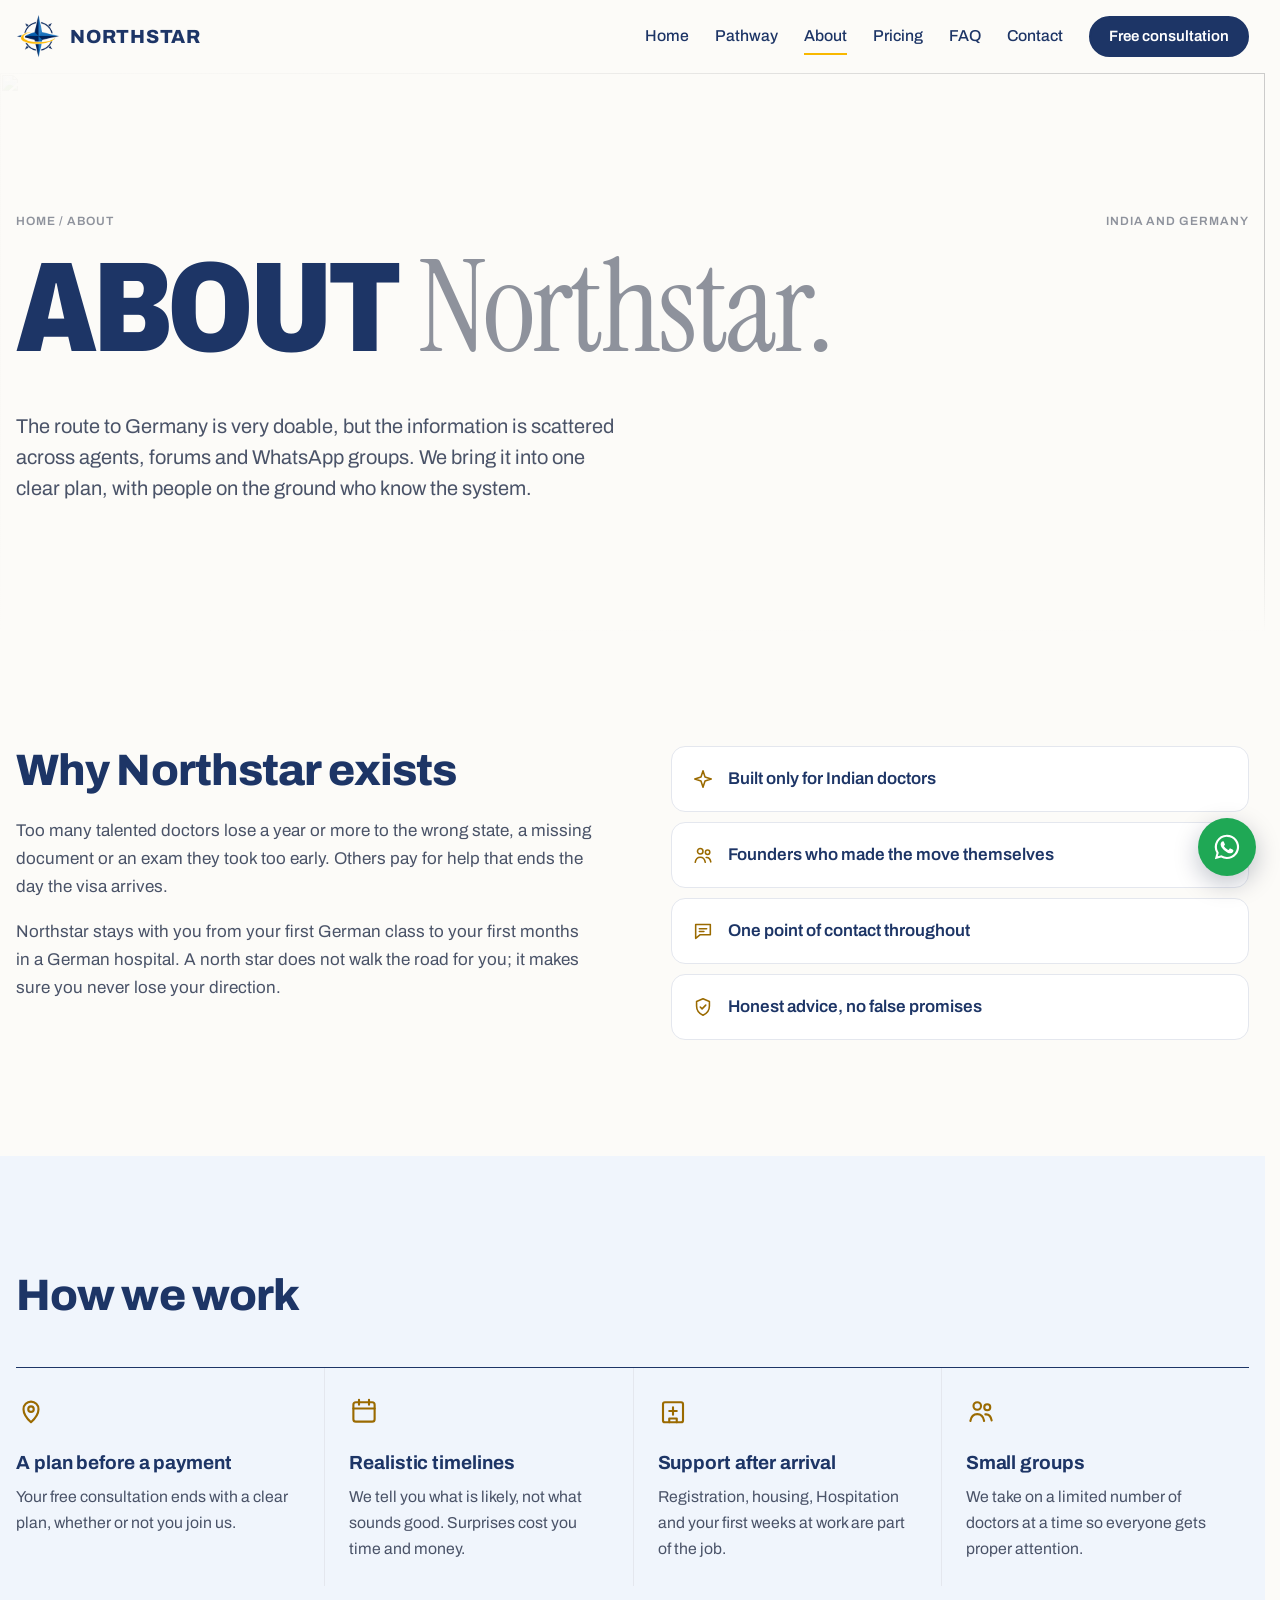
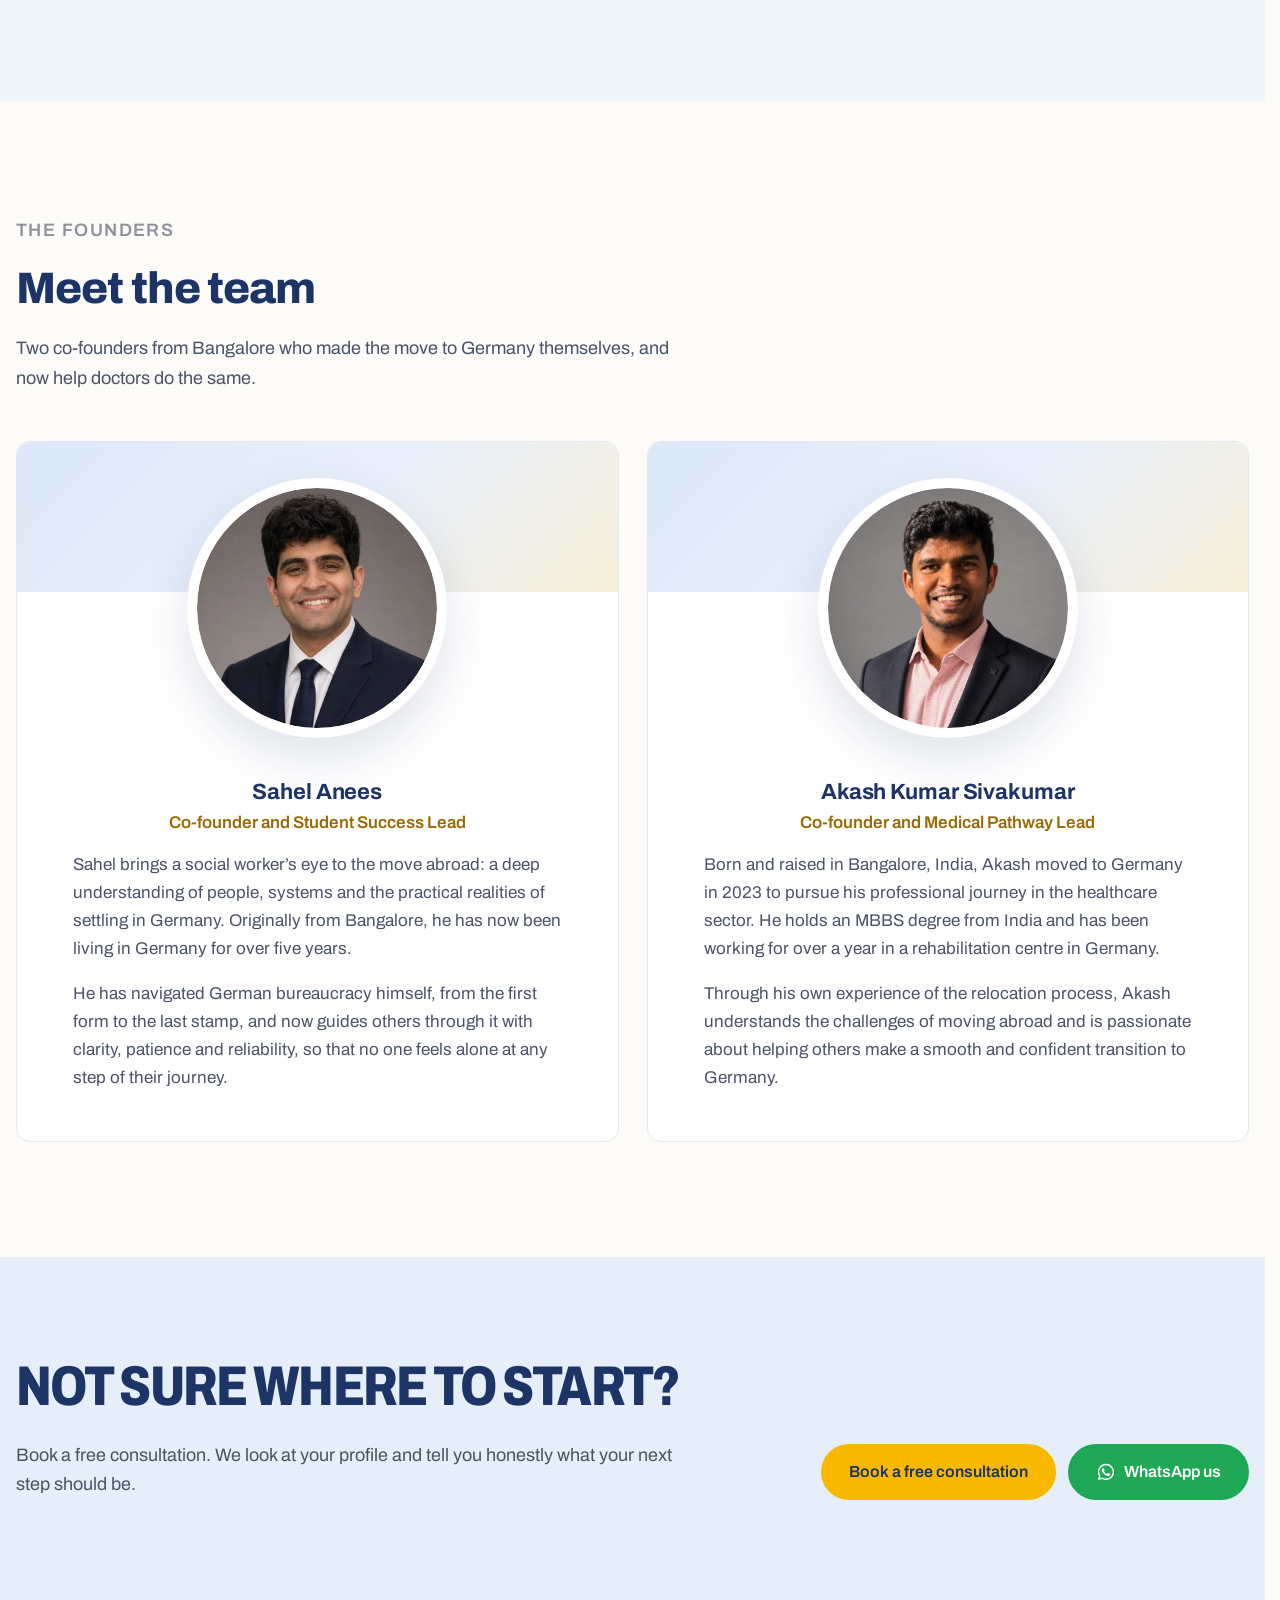
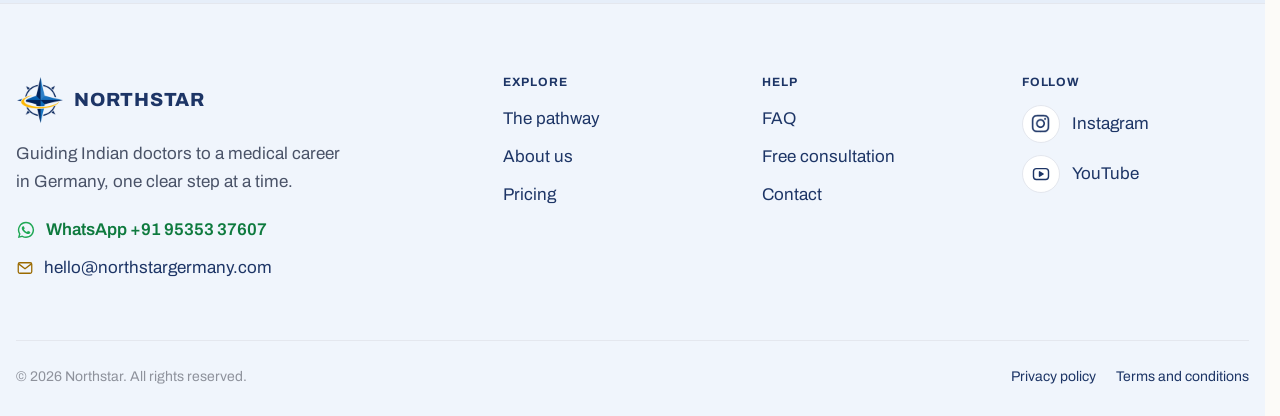
==== commit fa417d46: "Switch to the light white and blue look - Off white background, navy text and buttons, light blue al" ====
--- a/about.html
+++ b/about.html
@@ -12,14 +12,12 @@
   <link rel="icon" href="assets/favicon.ico" sizes="any">
   <link rel="icon" href="assets/favicon-32.png" type="image/png" sizes="32x32">
   <link rel="apple-touch-icon" href="assets/apple-touch-icon.png">
-  <meta name="theme-color" content="#F3F9FA">
+  <meta name="theme-color" content="#FCFBF8">
   <link rel="preconnect" href="https://fonts.googleapis.com">
   <link rel="preconnect" href="https://fonts.gstatic.com" crossorigin>
   <link href="https://fonts.googleapis.com/css2?family=Archivo:wdth,wght@75..100,400..900&family=Instrument+Serif:ital@0;1&display=swap" rel="stylesheet">
   <link rel="stylesheet" href="css/style.css">
 </head><body>
-<div class="bg-aurora" aria-hidden="true"><span></span><span></span><span></span></div>
-<div class="scroll-progress" aria-hidden="true"></div>
 <a class="skip-link" href="#main">Skip to content</a>
 
 <header class="site-header">
--- a/css/style.css
+++ b/css/style.css
@@ -5,39 +5,26 @@
    ========================================================= */
 
 /* ---------- 1. Design tokens: change colours and fonts here ---------- */
-/* Clinical glass theme: medical teal and sky blue on a very light, airy base,
-   with frosted, slightly transparent cards. */
 :root {
-  --paper:   #F3F9FA;   /* page base: clinical white with a hint of mint */
+  --paper:   #FCFBF8;   /* page background: soft off white */
   --white:   #FFFFFF;
-  --ink:     #0F2B3C;   /* deep clinical navy for headings */
-  --text:    #45606C;   /* body text */
-  --muted:   #8AA2AC;   /* faded serif words, captions */
-  --line:    rgba(15, 43, 60, .10);
-  --teal:    #0FA4A0;   /* medical teal: main colour */
-  --teal-d:  #0B807D;   /* darker teal for text and icons */
-  --sky:     #3B8DEB;   /* clinical sky blue: second colour */
-  --mint:    #DDF4F0;   /* soft mint tint */
-  --action:  #0FA4A0;
-  --accent:  #0B807D;   /* icons and small highlights */
-  --tint:    #DDF4F0;   /* selected answers */
-  --star:    #0FA4A0;   /* highlight colour (underlines, focus, small badges) */
-  --night:   #0B2A3A;   /* only behind the large photo */
-  --sky-2:   #E7F2FB;
-
-  /* glass */
-  --glass:        rgba(255, 255, 255, .58);
-  --glass-strong: rgba(255, 255, 255, .78);
-  --glass-edge:   rgba(255, 255, 255, .85);
-  --glass-blur:   saturate(160%) blur(18px);
-  --shadow-soft:  0 10px 40px rgba(15, 75, 95, .08), 0 2px 6px rgba(15, 75, 95, .04);
-  --grad:         linear-gradient(135deg, #12B3A8 0%, #2A9BD8 55%, #3B8DEB 100%);
+  --ink:     #1D3566;   /* softer Northstar navy: headings and main text */
+  --text:    #4A5368;   /* body text */
+  --muted:   #8E929C;   /* faded serif words, captions */
+  --line:    #E4E7EE;   /* borders */
+  --action:  #1D3566;   /* main buttons: Northstar navy */
+  --accent:  #9A6A00;   /* deep gold for icons and small highlights (readable on paper) */
+  --tint:    #FDF3D6;   /* soft gold background for selected answers */
+  --star:    #F8B800;   /* logo gold, used sparingly */
+  --night:   #071533;   /* only behind the large photo */
+  --sky:     #F0F5FC;   /* light blue sections, from the logo blue */
+  --sky-2:   #E6EEF9;   /* slightly deeper light blue */
 
   --sans:  "Archivo", system-ui, sans-serif;
   --serif: "Instrument Serif", Georgia, serif;
 
   --max: 1240px;
-  --r: 18px;
+  --r: 14px;
 }
 
 /* ---------- 2. Base ---------- */
@@ -613,265 +600,83 @@
 }
 
 /* =========================================================
-   26. CLINICAL GLASS THEME
+   26. LIGHT THEME
+   Light blue and white instead of dark navy blocks.
    ========================================================= */
-body { background: var(--paper); }
-a { text-decoration-color: rgba(15, 164, 160, .55); }
-
-/* Animated background: three soft colour clouds drifting behind everything */
-.bg-aurora { position: fixed; inset: 0; z-index: -1; overflow: hidden; pointer-events: none; background: linear-gradient(180deg, #F6FBFB 0%, #EEF6FA 100%); }
-.bg-aurora span { position: absolute; border-radius: 50%; opacity: .55; will-change: transform; }
-.bg-aurora span:nth-child(1) { width: 60vmax; height: 60vmax; left: -18vmax; top: -22vmax; background: radial-gradient(circle, rgba(18, 179, 168, .30), rgba(18, 179, 168, 0) 65%); animation: drift-a 26s ease-in-out infinite alternate; }
-.bg-aurora span:nth-child(2) { width: 55vmax; height: 55vmax; right: -20vmax; top: 10vh; background: radial-gradient(circle, rgba(59, 141, 235, .24), rgba(59, 141, 235, 0) 65%); animation: drift-b 32s ease-in-out infinite alternate; }
-.bg-aurora span:nth-child(3) { width: 45vmax; height: 45vmax; left: 25vw; bottom: -25vmax; background: radial-gradient(circle, rgba(140, 220, 205, .30), rgba(140, 220, 205, 0) 65%); animation: drift-c 28s ease-in-out infinite alternate; }
-@keyframes drift-a { to { transform: translate(14vw, 18vh) scale(1.15); } }
-@keyframes drift-b { to { transform: translate(-16vw, 22vh) scale(.9); } }
-@keyframes drift-c { to { transform: translate(-12vw, -20vh) scale(1.2); } }
-
-/* Scroll progress line under the header */
-.scroll-progress { position: fixed; top: 0; left: 0; right: 0; height: 3px; z-index: 90; background: var(--grad); transform-origin: left; transform: scaleX(0); }
-
-/* Header, mobile bar and phone menu become frosted glass */
-.site-header { background: rgba(255, 255, 255, .55); backdrop-filter: var(--glass-blur); -webkit-backdrop-filter: var(--glass-blur); }
-.site-header.scrolled { border-bottom-color: var(--glass-edge); box-shadow: 0 6px 24px rgba(15, 75, 95, .06); }
-.nav-toggle { background: var(--glass-strong); border-color: var(--glass-edge); }
-.mobile-bar { background: rgba(255, 255, 255, .7) !important; border-top-color: var(--glass-edge) !important; backdrop-filter: var(--glass-blur) !important; }
-@media (max-width: 900px) {
-  .site-nav { background: rgba(243, 249, 250, .86); backdrop-filter: var(--glass-blur); -webkit-backdrop-filter: var(--glass-blur); }
-  .site-nav a[aria-current="page"] { color: var(--teal-d); }
-}
-
-/* Headlines: navy bold words, serif words in a teal to blue gradient */
-.mega-serif, .statement-text .s, .photo-band-quote em {
-  background: var(--grad); -webkit-background-clip: text; background-clip: text; color: transparent;
-}
-.photo-band-quote em { background: linear-gradient(135deg, #8FF0E4, #A9D2FF); -webkit-background-clip: text; background-clip: text; }
-.label, .label-row { color: var(--teal-d); }
-
-/* Buttons: teal gradient with a light sweep on hover */
-.btn, .btn-signal {
-  position: relative; overflow: hidden; isolation: isolate;
-  background: var(--grad); border-color: transparent; color: #fff;
-  box-shadow: 0 8px 22px rgba(15, 164, 160, .25);
-}
-.btn::after {
-  content: ""; position: absolute; inset: 0; z-index: -1;
-  background: linear-gradient(110deg, transparent 30%, rgba(255,255,255,.45) 50%, transparent 70%);
-  transform: translateX(-120%); transition: transform .7s var(--ease, ease);
-}
-.btn:hover::after { transform: translateX(120%); }
-.btn:hover, .btn-signal:hover { background: var(--grad); border-color: transparent; color: #fff; box-shadow: 0 12px 30px rgba(15, 164, 160, .32); }
-.btn-ghost { background: var(--glass-strong); color: var(--ink); border-color: var(--glass-edge); box-shadow: var(--shadow-soft); backdrop-filter: var(--glass-blur); }
-.btn-ghost:hover { background: #fff; color: var(--ink); border-color: #fff; }
-.btn-wa, .btn-wa:hover { background: #1FA855; border-color: #1FA855; color: #fff; box-shadow: 0 8px 22px rgba(31, 168, 85, .25); }
-
-/* Frosted glass cards */
-.glass, .reason, .service, .quote, .table-card, .price-card, .form, .side-card, .person,
-.selfcheck, .gl-item, .stage, .pill-list li, .facts-grid, .extra-box, .faq-group, .inc-list li {
-  background: var(--glass);
-  border: 1px solid var(--glass-edge);
-  border-radius: var(--r);
-  box-shadow: var(--shadow-soft);
-  backdrop-filter: var(--glass-blur); -webkit-backdrop-filter: var(--glass-blur);
-}
-.section-mist { background: rgba(255, 255, 255, .35); }
-.section-mist .table-card { background: var(--glass-strong); }
-
-/* Cursor glow inside cards (position set by script) */
-.glow { position: relative; }
-.glow::before {
-  content: ""; position: absolute; inset: 0; border-radius: inherit; pointer-events: none; opacity: 0;
-  background: radial-gradient(260px circle at var(--mx, 50%) var(--my, 50%), rgba(18, 179, 168, .14), transparent 60%);
-  transition: opacity .3s;
-}
-.glow:hover::before { opacity: 1; }
-
-/* Facts strip as one glass panel */
-.facts { border: 0; padding: 8px 0 0; }
-.facts-grid { padding: 0 8px; }
-.fact { padding: 28px 24px; }
-.fact + .fact { border-left-color: var(--line); }
-.fact-num { background: var(--grad); -webkit-background-clip: text; background-clip: text; color: transparent; }
-
-/* Reasons and services as cards */
-.reasons { gap: 18px; border-top: 0; }
-.reason, .reason + .reason { padding: 26px 22px; border-left: 1px solid var(--glass-edge); }
-.reason .icon, .service .icon, .inc-list .icon {
-  width: 46px; height: 46px; padding: 11px; border-radius: 14px;
-  color: var(--teal-d); background: linear-gradient(135deg, rgba(18,179,168,.16), rgba(59,141,235,.14));
-}
-.services { gap: 14px; }
-.service { padding: 18px 20px; border-bottom: 1px solid var(--glass-edge); align-items: flex-start; }
-.inc-list { gap: 14px; }
-.inc-list li { padding: 18px 20px; border-bottom: 1px solid var(--glass-edge); }
-
-/* Quotes */
-.quote { padding: 28px; border-top: 1px solid var(--glass-edge); }
-.avatar-sm { background: var(--grad); }
-
-/* Six steps: the line fills with colour as it scrolls into view */
-.line::before { background: rgba(15, 43, 60, .12); }
-.line::after { content: ""; position: absolute; left: 21px; top: 22px; width: 2px; height: 0; background: var(--grad); transition: height 1.6s var(--ease, ease) .2s, width 1.6s var(--ease, ease) .2s; }
-.line.drawn::after { height: calc(100% - 44px); }
-.stop::before { background: var(--glass-strong); border-color: rgba(15, 164, 160, .5); color: var(--teal-d); backdrop-filter: var(--glass-blur); transition: background .4s, color .4s, border-color .4s; }
-.line.drawn .stop::before { border-color: var(--teal); }
-.stop:last-child::before { background: var(--grad); border-color: transparent; color: #fff; }
-@media (min-width: 980px) {
-  .line::after { left: 22px; top: 21px; height: 2px; width: 0; }
-  .line.drawn::after { height: 2px; width: calc(100% - 44px); }
-}
-
-/* Pathway stages */
-.stage { padding: 32px; margin-bottom: 16px; border-top: 1px solid var(--glass-edge); }
-.stage:last-child { border-bottom: 1px solid var(--glass-edge); }
-.stage-num span { background: var(--grad); -webkit-background-clip: text; background-clip: text; color: transparent; }
-.ticks li { background: var(--glass-strong); border-color: var(--glass-edge); }
-
-/* Glossary */
-.glossary { border-top: 0; display: grid; gap: 16px; }
-.gl-item { padding: 28px 32px; border-bottom: 1px solid var(--glass-edge); }
-.gl-abbr { background: var(--mint); color: var(--teal-d); }
-.gl-more summary { border-bottom-color: var(--teal); }
-.gl-parts li { background: var(--glass-strong); border-color: var(--glass-edge); }
-.gl-note { background: var(--mint); border-left-color: var(--teal); }
-
-/* Pricing */
-.price-card { border-top: 4px solid var(--teal); background: var(--glass-strong); color: var(--text); }
-.price-label { color: var(--teal-d); }
-.price-big { background: var(--grad); -webkit-background-clip: text; background-clip: text; color: transparent; }
+.section-mist { background: var(--sky); }
+.section-mist .table-card { background: var(--white); border: 1px solid var(--line); }
+
+.cta-band { background: var(--sky-2); color: var(--text); }
+.cta-band h2 { color: var(--ink); }
+
+.price-card {
+  background: var(--white); color: var(--text);
+  border: 1px solid var(--line); border-top: 4px solid var(--star);
+  box-shadow: 0 18px 40px rgba(29, 53, 102, .08);
+}
+.price-label { color: var(--accent); }
+.price-big { color: var(--ink); }
 .price-card .muted { color: var(--muted); }
-.price-points .icon { color: var(--teal-d); }
-.extra-box { border-left: 4px solid var(--teal); }
-.extra-note { background: var(--mint); color: var(--teal-d); }
-
-/* FAQ */
-.faq-group { padding: 24px 28px; }
-.faq details:first-child { border-top-color: var(--line); }
-.faq summary::after { color: var(--teal-d); }
-.faq-nav a:hover { background: var(--glass-strong); }
-
-/* Forms */
-.form input, .form select, .form textarea { background: rgba(255, 255, 255, .7); border-color: rgba(15, 43, 60, .12); }
-.form input:focus, .form textarea:focus { border-color: var(--teal); box-shadow: 0 0 0 4px rgba(15, 164, 160, .12); }
-.choice { background: rgba(255, 255, 255, .65); border-color: rgba(15, 43, 60, .12); }
-.choice:has(input:checked) { border-color: var(--teal); background: var(--mint); }
-.choice:has(input:checked) .key { background: var(--grad); border-color: transparent; color: #fff; }
-.next-steps li > span { background: var(--grad); }
-.check-row { background: rgba(255, 255, 255, .7); border-color: rgba(15, 43, 60, .1); }
-.check-row:has(input:checked) { border-color: var(--teal); background: var(--mint); }
-.meter span { background: var(--grad); }
-
-/* About */
-.pill-list li { border: 1px solid var(--glass-edge); }
-.avatar { background: var(--mint); color: var(--teal-d); }
-.role { color: var(--teal-d); }
-
-/* Call to action band and footer: light glass */
-.cta-band { background: transparent; color: var(--text); }
-.cta-band-inner { background: var(--glass); border: 1px solid var(--glass-edge); border-radius: calc(var(--r) + 8px); box-shadow: var(--shadow-soft); backdrop-filter: var(--glass-blur); -webkit-backdrop-filter: var(--glass-blur); padding: clamp(28px, 5vw, 56px); }
-.cta-band h2 { color: var(--ink); }
-.site-footer { background: rgba(255, 255, 255, .5); color: var(--text); border-top: 1px solid var(--glass-edge); backdrop-filter: var(--glass-blur); -webkit-backdrop-filter: var(--glass-blur); }
-.site-footer h4, .site-footer a, .site-footer .logo { color: var(--ink); }
-.site-footer a:hover { color: var(--teal-d); }
-.footer-contact .icon { color: var(--teal-d); }
+.price-points .icon { color: var(--accent); }
+
+.form, .side-card, .person { border: 1px solid var(--line); }
+.selfcheck { background: var(--white); border: 1px solid var(--line); }
+.section-mist .pill-list li, .section-mist .check-row { background: var(--white); }
+
+.site-footer { background: var(--sky); color: var(--text); border-top: 1px solid var(--line); }
+.site-footer h4 { color: var(--ink); }
+.site-footer a { color: var(--ink); }
+.site-footer a:hover { color: var(--accent); }
+.site-footer .logo { color: var(--ink); }
+.footer-contact .icon { color: var(--accent); }
 .footer-bottom { border-top-color: var(--line); color: var(--muted); }
 .footer-wa, .site-footer a.footer-wa { color: #0E7A3E; }
 .footer-wa .wa-icon { color: #1FA855; }
-.social-icon { background: var(--glass-strong); border-color: var(--glass-edge); color: var(--ink); }
-.site-footer a.social:hover .social-icon { background: var(--grad); border-color: transparent; color: #fff; }
-
-/* Photos: rounded, soft teal tone, gentle zoom on hover */
-.hero-photo, .wide-photo, .salary-photo { border-radius: var(--r); overflow: hidden; box-shadow: 0 24px 60px rgba(15, 75, 95, .14); }
-.hero-photo img, .salary-photo img { filter: saturate(.9) contrast(1.02); }
-.photo-band { background: var(--night); }
-.photo-band > img { opacity: .92; }
-.photo-band::after { background: linear-gradient(180deg, rgba(11, 42, 58, 0) 45%, rgba(11, 42, 58, .6)); }
-.salary-photo img, .wide-photo img { transition: transform 1.2s var(--ease, ease); }
-.salary-photo:hover img { transform: scale(1.04); }
-
-/* Hero heartbeat line */
-.hero { position: relative; }
-/* Heartbeat line: its own thin strip under the headline, never behind the letters */
-.ecg { display: block; position: static; width: 100%; height: clamp(44px, 7vw, 84px); margin: clamp(-4px, -0.5vw, 0px) 0 clamp(8px, 1.5vw, 18px); pointer-events: none; opacity: .7; }
-.ecg .ecg-base { fill: none; stroke: rgba(15, 164, 160, .08); stroke-width: 1.5; vector-effect: non-scaling-stroke; }
-.ecg .ecg-pulse {
-  fill: none; stroke: url(#ecgGrad); stroke-width: 2.5; stroke-linecap: round; stroke-linejoin: round; vector-effect: non-scaling-stroke;
-  stroke-dasharray: 260 2400; stroke-dashoffset: 260; opacity: .55; filter: drop-shadow(0 0 4px rgba(18, 179, 168, .35));
-  animation: ecg-run 3.6s linear infinite;
-}
-@keyframes ecg-run { to { stroke-dashoffset: -2400; } }
-.pulse-dot { display: inline-block; width: 8px; height: 8px; border-radius: 50%; background: var(--teal); margin-right: 8px; box-shadow: 0 0 0 0 rgba(15, 164, 160, .5); animation: pulse 1.8s ease-out infinite; vertical-align: middle; }
-@keyframes pulse { 70% { box-shadow: 0 0 0 10px rgba(15, 164, 160, 0); } 100% { box-shadow: 0 0 0 0 rgba(15, 164, 160, 0); } }
-
-/* Reveal with a soft blur, so sections arrive like they come into focus */
-.reveal { filter: blur(6px); }
-.reveal.in { filter: none; transition: opacity .8s var(--ease, ease), transform .9s var(--ease, ease), filter .8s var(--ease, ease); transition-delay: var(--d, 0s); }
-
-/* Card tilt on desktop (angles set by script) */
-@media (hover: hover) and (pointer: fine) {
-  .tilt { transform: perspective(900px) rotateX(var(--rx, 0deg)) rotateY(var(--ry, 0deg)) translateY(var(--lift, 0)); transition: transform .35s var(--ease, ease), box-shadow .35s; }
-  .tilt:hover { --lift: -4px; box-shadow: 0 18px 50px rgba(15, 75, 95, .14); }
-}
-
-@media (max-width: 760px) {
-  .fact, .fact + .fact { padding: 22px 20px; }
-  .fact + .fact { border-left: 0; border-top: 1px solid var(--line); }
-  .reasons { gap: 12px; }
-  .reason + .reason { border-top: 1px solid var(--glass-edge); }
-  .gl-item, .stage, .faq-group { padding: 22px 20px; }
-  .cta-band-inner { padding: 28px 22px; }
-}
-
-@media (prefers-reduced-motion: reduce) {
-  .bg-aurora span, .ecg .ecg-pulse, .pulse-dot { animation: none !important; }
-  .reveal { filter: none !important; }
-  .line::after { transition: none !important; }
-  .tilt { transform: none !important; }
-}
-
-/* Older browsers without frosted glass get solid light cards */
-@supports not ((backdrop-filter: blur(1px)) or (-webkit-backdrop-filter: blur(1px))) {
-  .reason, .service, .quote, .table-card, .price-card, .form, .side-card, .person, .selfcheck,
-  .gl-item, .stage, .pill-list li, .facts-grid, .extra-box, .faq-group, .inc-list li, .cta-band-inner, .site-header, .site-footer { background: rgba(255, 255, 255, .94); }
-}
-
-/* Photo caption sits on the photo as a small glass label */
-.hero-photo figcaption {
-  position: absolute; left: 14px; bottom: 14px; margin: 0;
-  padding: 6px 12px; border-radius: 999px;
-  background: rgba(255, 255, 255, .7); color: var(--teal-d);
-  backdrop-filter: var(--glass-blur); -webkit-backdrop-filter: var(--glass-blur);
-}
+.site-footer a.footer-wa:hover { color: #0A5E2F; }
+.social-icon { background: var(--white); border-color: var(--line); color: var(--ink); }
+
+/* the big photo keeps a lighter shade so its white text stays readable */
+.photo-band > img { opacity: .9; }
+.photo-band::after { background: linear-gradient(180deg, rgba(7,21,51,0) 50%, rgba(7,21,51,.55)); }
+
+/* =========================================================
+   27. ADDITIONS IN THE LIGHT STYLE
+   Founder cards, testimonials and the About header photo.
+   ========================================================= */
 
 /* Founder cards: large round portrait over a light blue band */
 .team { grid-template-columns: repeat(2, 1fr); gap: 28px; align-items: stretch; }
-.person { display: flex; flex-direction: column; align-items: center; text-align: center; padding: 0 0 32px; overflow: hidden; }
-.person::after {
+.person { position: relative; display: flex; flex-direction: column; align-items: center; text-align: center; padding: 0 0 32px; overflow: hidden; background: var(--white); border-radius: var(--r); }
+.person::before {
   content: ""; position: absolute; left: 0; right: 0; top: 0; height: 150px; z-index: 0;
-  background: linear-gradient(135deg, #CFE6FB 0%, #B7DBFA 50%, #CFEFEA 100%);
+  background: linear-gradient(135deg, #DCE8F8 0%, #E9F0FB 55%, #F7EFD9 100%);
 }
 .person-photo {
   position: relative; z-index: 1; display: block;
   width: clamp(200px, 22vw, 260px); height: clamp(200px, 22vw, 260px);
   margin-top: 36px; border-radius: 50%; overflow: hidden;
-  padding: 0; border: 10px solid #fff; background: #fff;
-  box-shadow: 0 20px 50px rgba(15, 75, 95, .16);
-}
-.person-photo img { width: 100%; height: 100%; border-radius: 50%; object-fit: cover; object-position: 50% 30%; border: 0; transition: transform .8s var(--ease, ease); }
+  border: 10px solid #fff; background: #fff; box-shadow: 0 20px 50px rgba(29, 53, 102, .14);
+}
+.person-photo img { width: 100%; height: 100%; border-radius: 50%; object-fit: cover; object-position: 50% 30%; transition: transform .8s var(--ease, ease); }
 .person:hover .person-photo img { transform: scale(1.04); }
 .person > div { position: relative; z-index: 1; padding: 22px clamp(20px, 3vw, 36px) 0; max-width: 56ch; }
 .person h3 { font-size: 1.375rem; margin-bottom: 4px; }
 .person .role { margin-bottom: 14px; }
 .person p:not(.role) { text-align: left; }
-@media (max-width: 900px) {
-  .team { grid-template-columns: 1fr; }
-}
+@media (max-width: 900px) { .team { grid-template-columns: 1fr; } }
 @media (max-width: 760px) {
-  .person::after { height: 120px; }
+  .person::before { height: 120px; }
   .person-photo { width: 200px; height: 200px; margin-top: 28px; border-width: 8px; }
 }
 
-/* Page header with a background photo (About page) */
+/* Testimonials: up to three side by side, with a gold quote mark */
+.quotes { grid-template-columns: repeat(auto-fit, minmax(min(100%, 340px), 1fr)); gap: 32px; }
+.quote { position: relative; }
+.quote::after { content: "\201C"; position: absolute; top: 14px; right: 4px; font: 400 5rem/1 var(--serif); color: var(--star); opacity: .6; }
+.quote blockquote { font-size: clamp(1.125rem, 1.6vw, 1.3125rem); line-height: 1.45; padding-right: 36px; }
+.quote figcaption strong { color: var(--ink); font-size: 1rem; }
+
+/* About page header with a background photo */
 .page-hero.has-bg { position: relative; overflow: hidden; min-height: clamp(460px, 62vh, 640px); display: flex; align-items: center; }
 .page-hero.has-bg > .container { position: relative; z-index: 1; }
 .page-hero-bg { position: absolute; inset: 0; z-index: 0; }
@@ -879,23 +684,12 @@
 .page-hero-bg::after {
   content: ""; position: absolute; inset: 0;
   background:
-    linear-gradient(90deg, rgba(243, 249, 250, .96) 0%, rgba(243, 249, 250, .88) 38%, rgba(243, 249, 250, .45) 70%, rgba(243, 249, 250, .2) 100%),
-    linear-gradient(180deg, rgba(243, 249, 250, 0) 70%, rgba(243, 249, 250, 1) 100%);
+    linear-gradient(90deg, rgba(252, 251, 248, .96) 0%, rgba(252, 251, 248, .88) 38%, rgba(252, 251, 248, .45) 70%, rgba(252, 251, 248, .2) 100%),
+    linear-gradient(180deg, rgba(252, 251, 248, 0) 70%, rgba(252, 251, 248, 1) 100%);
 }
 @keyframes slow-zoom { from { transform: scale(1.02); } to { transform: scale(1.12); } }
 @media (max-width: 760px) {
   .page-hero.has-bg { min-height: 0; }
-  .page-hero-bg::after { background: linear-gradient(180deg, rgba(243, 249, 250, .78) 0%, rgba(243, 249, 250, .9) 55%, rgba(243, 249, 250, 1) 100%); }
+  .page-hero-bg::after { background: linear-gradient(180deg, rgba(252, 251, 248, .8) 0%, rgba(252, 251, 248, .9) 55%, rgba(252, 251, 248, 1) 100%); }
 }
 @media (prefers-reduced-motion: reduce) { .page-hero-bg img { animation: none; } }
-
-/* Real testimonials are longer: two columns, smaller serif, opening quote mark */
-.quotes { grid-template-columns: repeat(auto-fit, minmax(min(100%, 340px), 1fr)); gap: 24px; }
-.quote { position: relative; padding: 36px 32px 28px; }
-.quote::after {
-  content: "“"; position: absolute; top: 4px; right: 22px;
-  font: 400 6rem/1 var(--serif); background: var(--grad); -webkit-background-clip: text; background-clip: text; color: transparent; opacity: .35;
-}
-.quote blockquote { font-size: clamp(1.125rem, 1.6vw, 1.3125rem); line-height: 1.45; }
-.quote figcaption strong { color: var(--ink); font-size: 1rem; }
-@media (max-width: 900px) { .quotes { grid-template-columns: 1fr; } }
